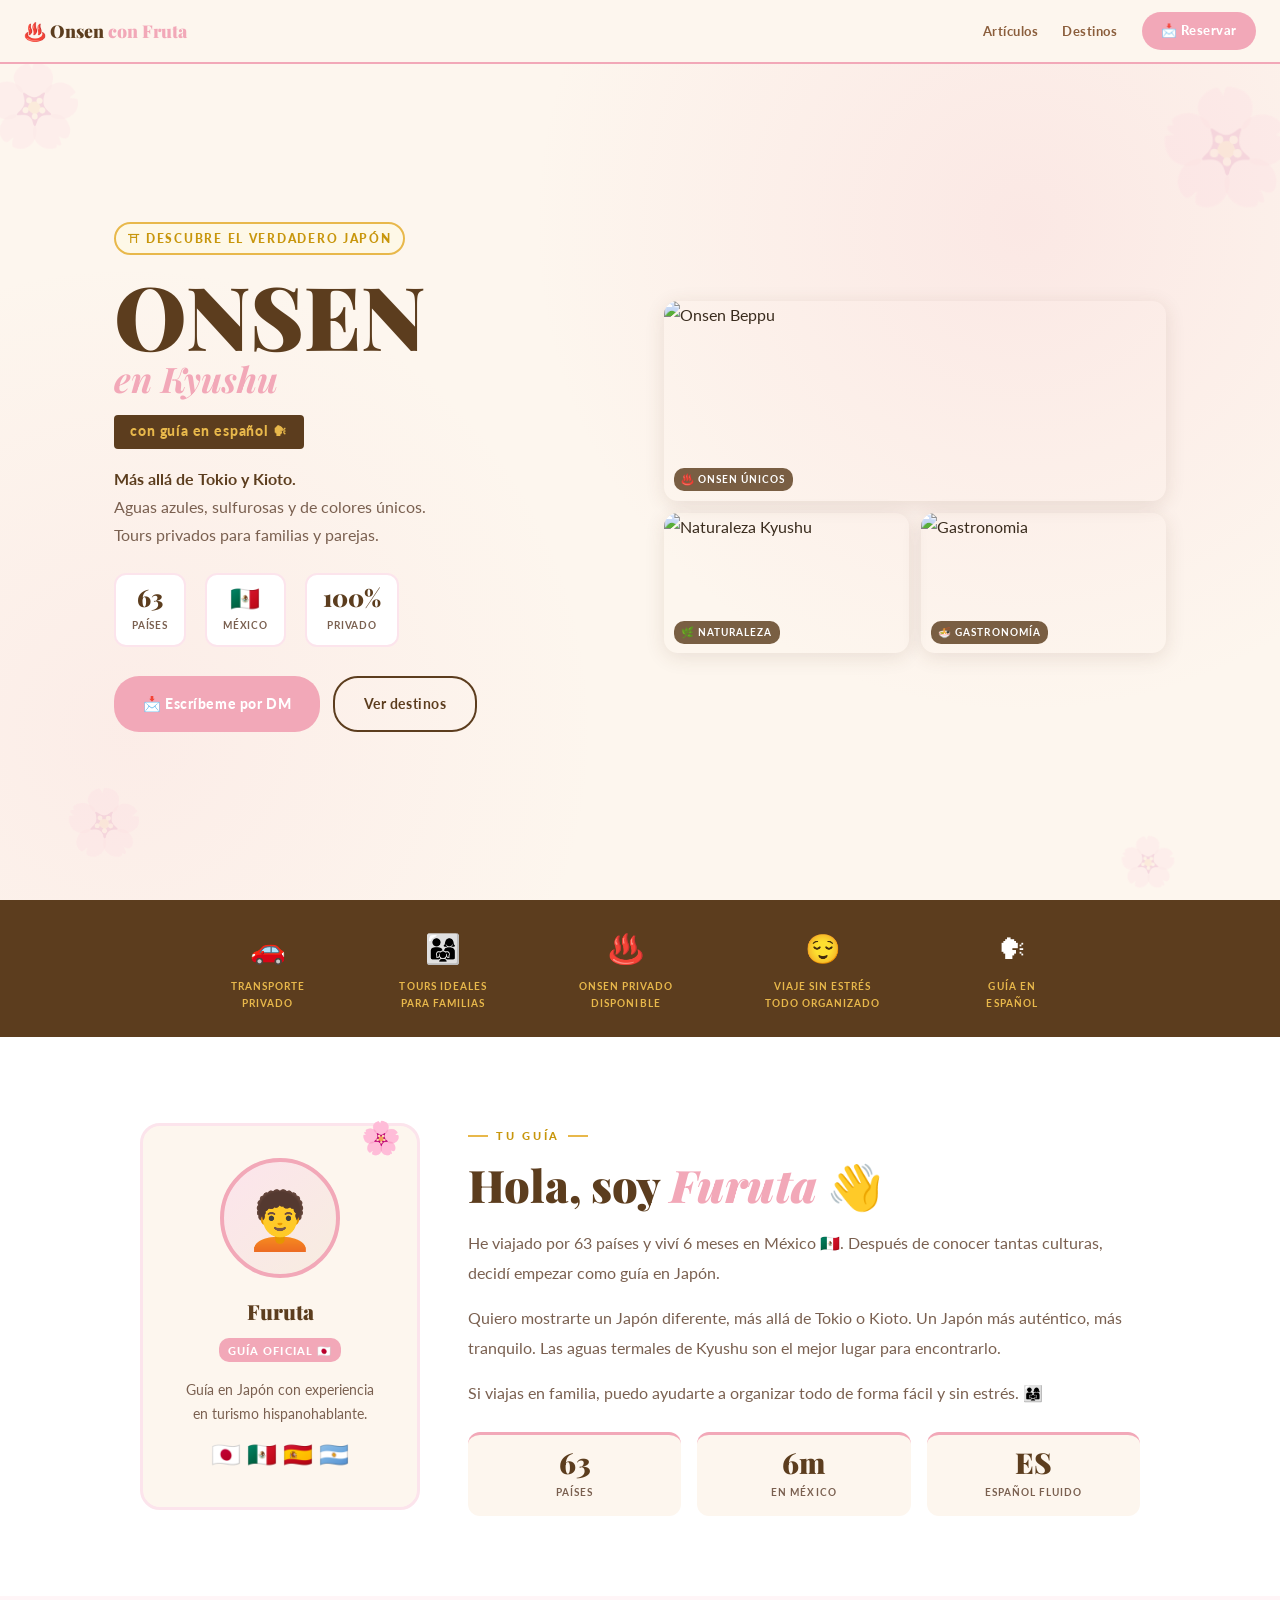
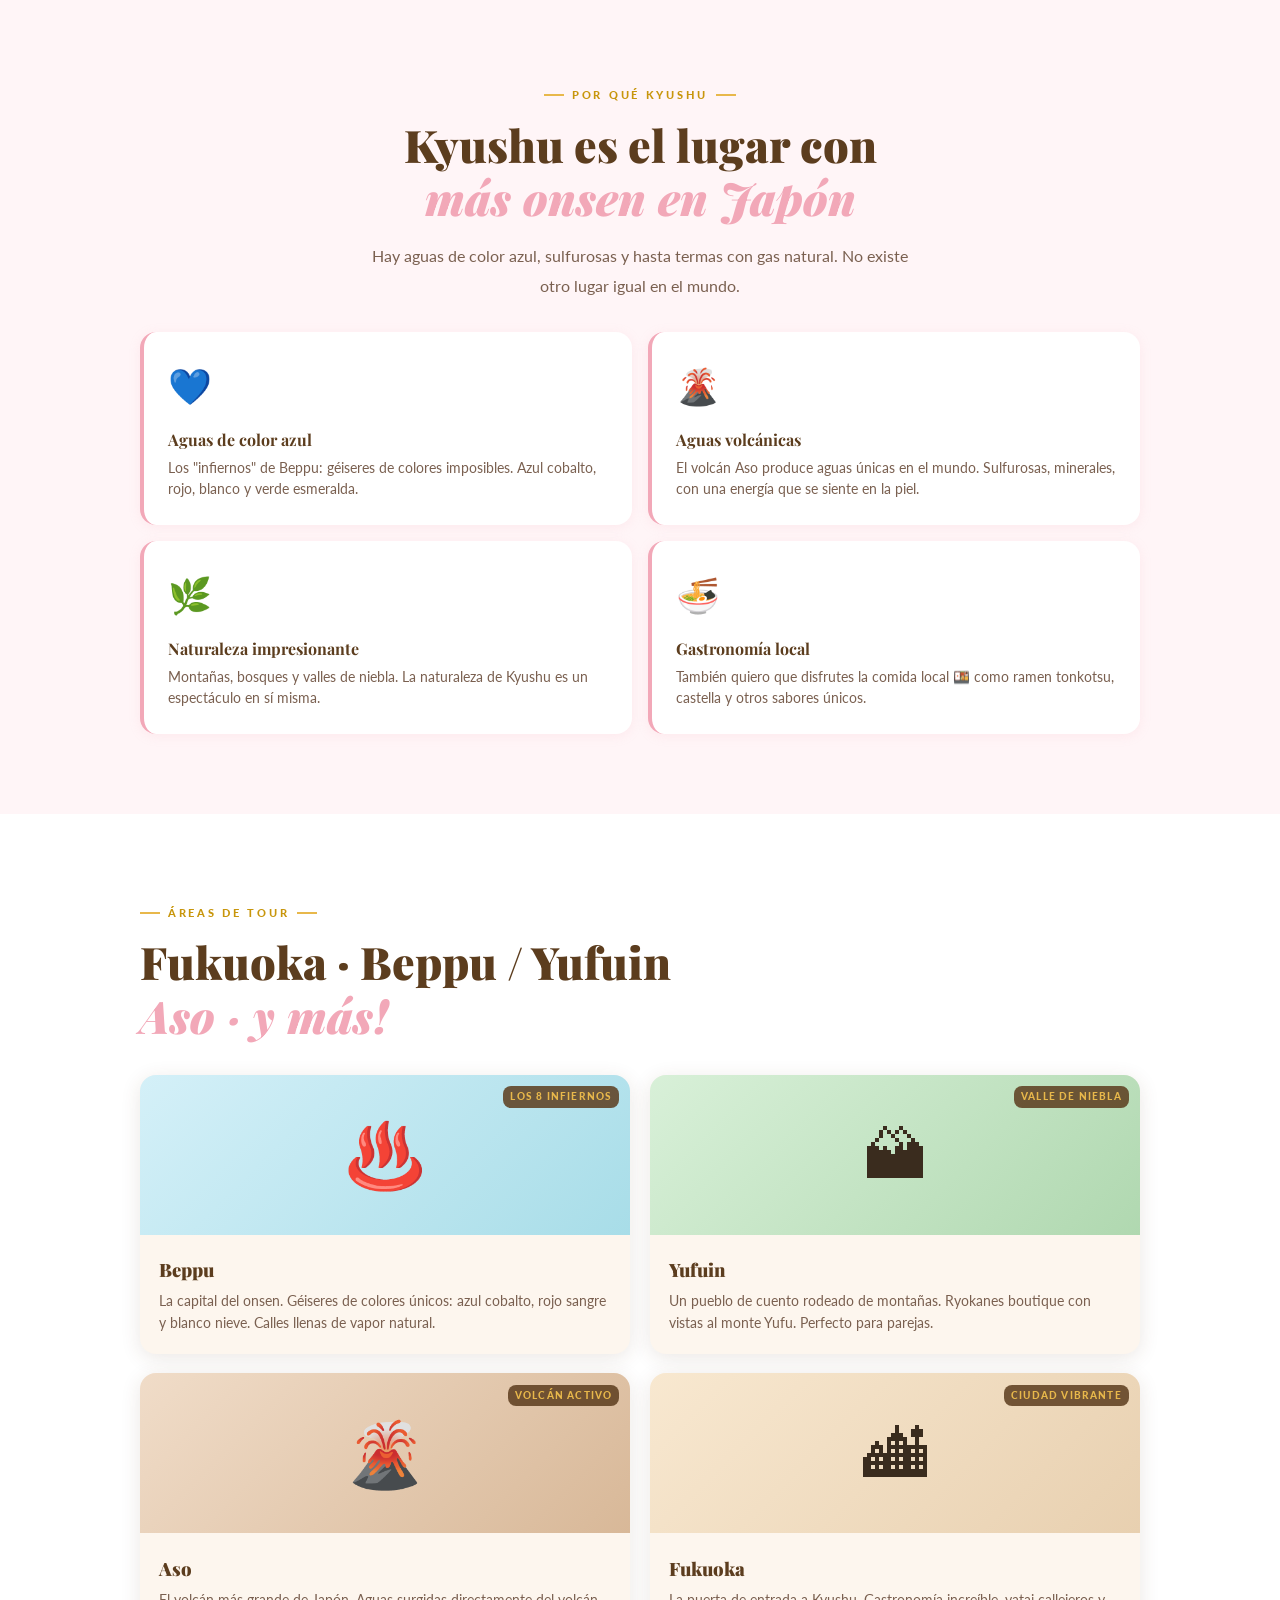
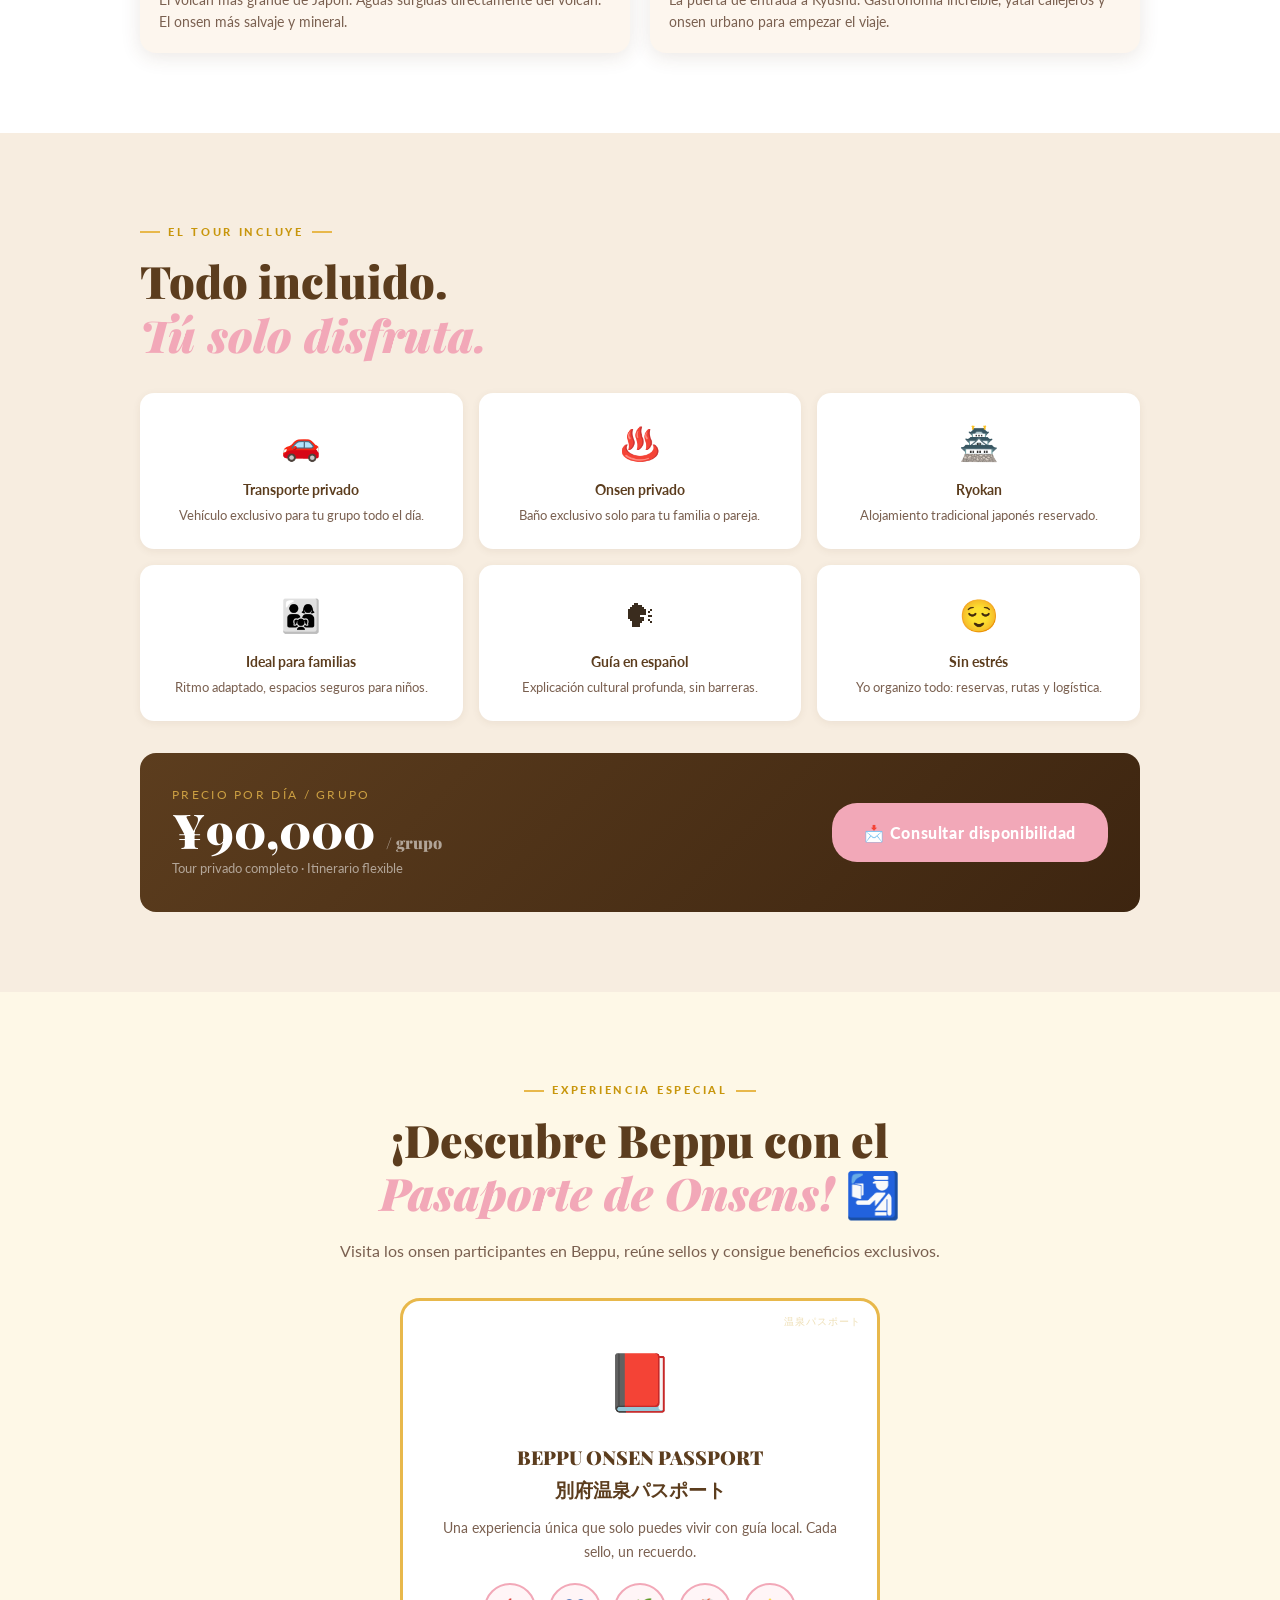
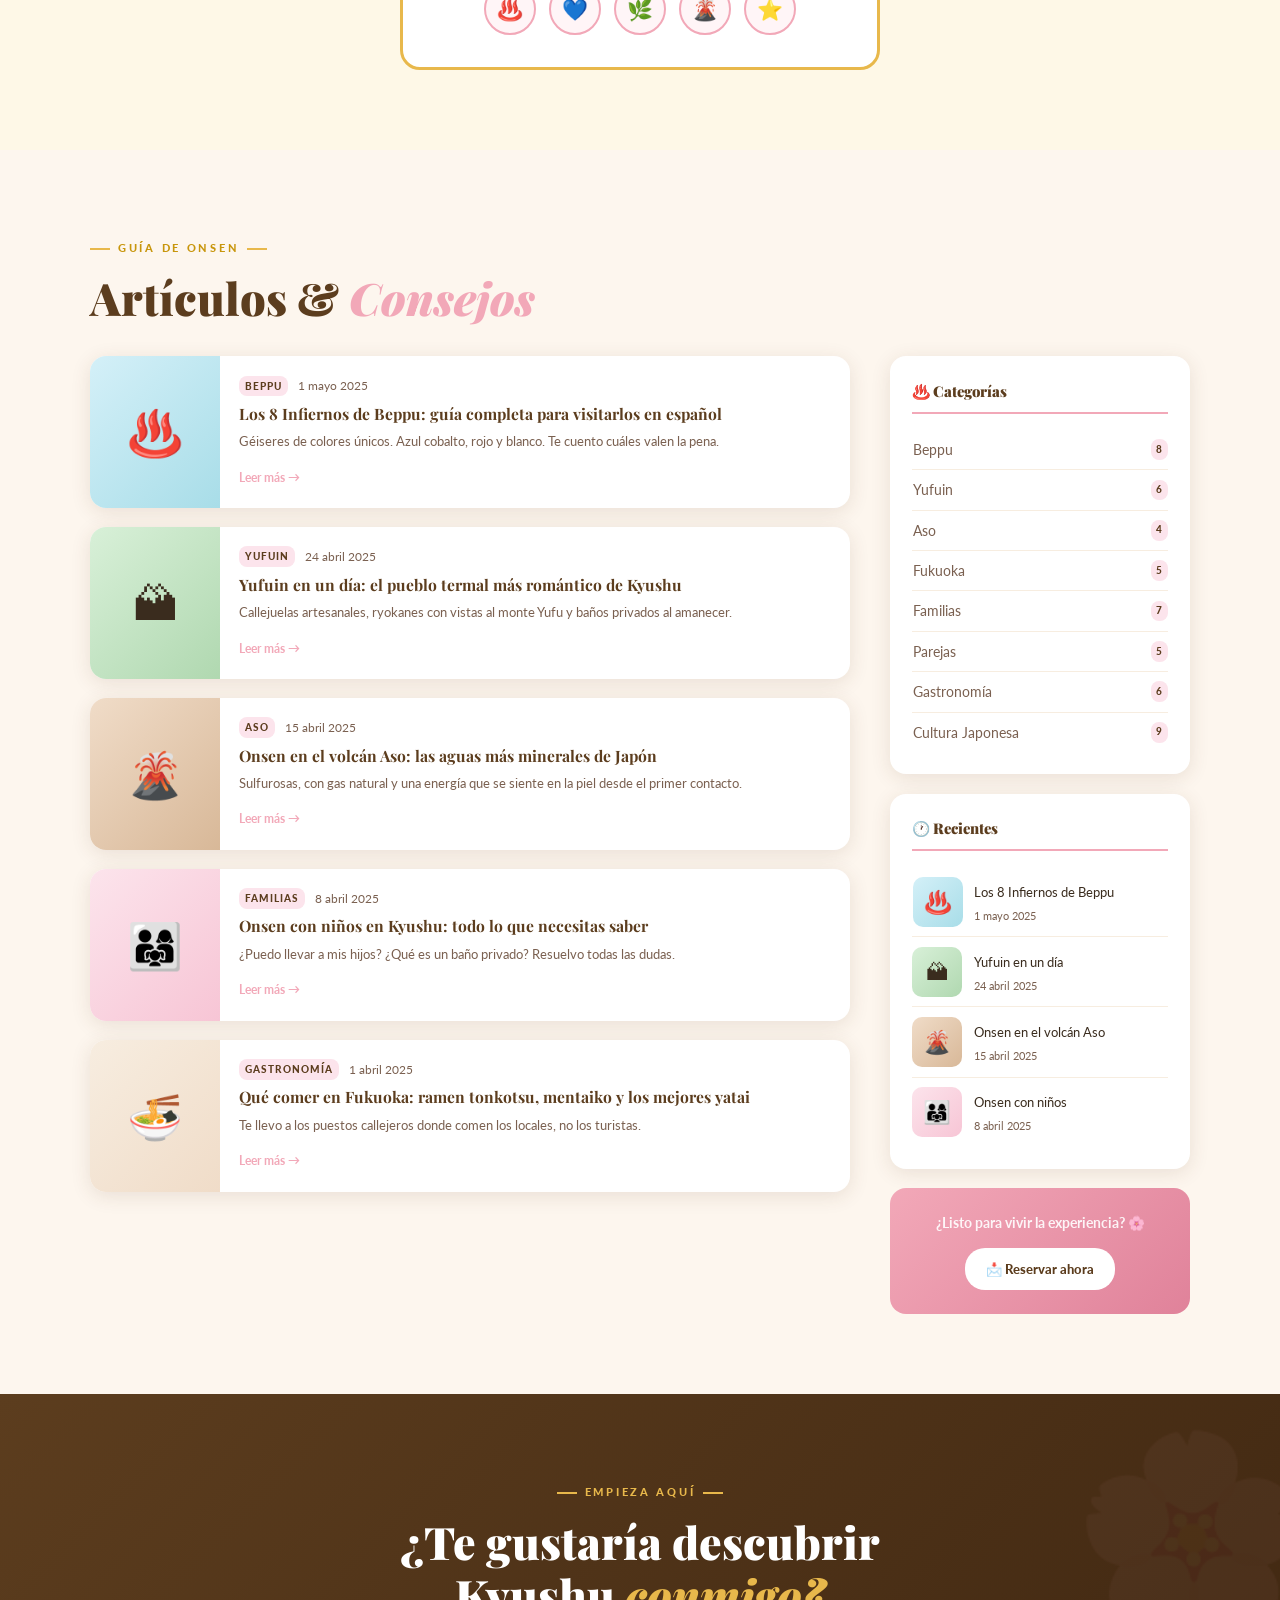
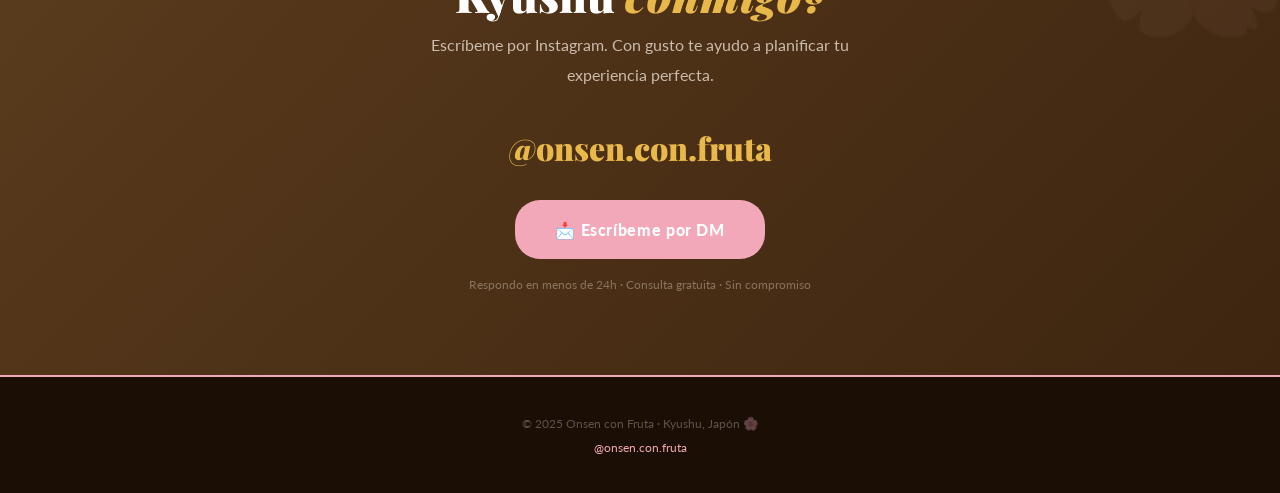
==== index.html @ 262ee375 "first commit" ====
<!DOCTYPE html>
<html lang="es">
<head>
  <meta charset="UTF-8" />
  <meta name="viewport" content="width=device-width, initial-scale=1.0" />
  <title>Onsen en Kyushu con Guía en Español – @onsen.con.fruta</title>
  <meta name="description" content="Descubre las aguas termales de Kyushu con guía en español. Tours privados para familias y parejas. Beppu, Yufuin, Aso y más." />
  <link rel="preconnect" href="https://fonts.googleapis.com" />
  <link href="https://fonts.googleapis.com/css2?family=Playfair+Display:ital,wght@0,400;0,700;0,900;1,400;1,700&family=Lato:wght@300;400;700;900&display=swap" rel="stylesheet" />
  <style>
    *, *::before, *::after { box-sizing: border-box; margin: 0; padding: 0; }

    :root {
      --cream:        #fdf6ee;
      --cream2:       #f7ede0;
      --cream3:       #f0e0cc;
      --sakura:       #f2a8b8;
      --sakura-light: #fce4ec;
      --sakura-pale:  #fff5f7;
      --gold:         #c8960c;
      --gold2:        #e8b84b;
      --gold-pale:    #fef8e7;
      --brown:        #5c3d1e;
      --brown2:       #8b5e3c;
      --red-stamp:    #c0392b;
      --navy:         #2c3e6b;
      --text:         #3a2c1e;
      --text-light:   #7a6050;
      --white:        #ffffff;
      --font-serif: 'Playfair Display', Georgia, serif;
      --font-sans:  'Lato', sans-serif;
      --shadow: 0 4px 20px rgba(92,61,30,0.12);
    }

    html { scroll-behavior: smooth; }

    body {
      background: var(--cream);
      color: var(--text);
      font-family: var(--font-sans);
      font-weight: 400;
      line-height: 1.7;
      -webkit-font-smoothing: antialiased;
      overflow-x: hidden;
    }

    /* ═══════════════════════════════
       NAV
    ═══════════════════════════════ */
    nav {
      position: fixed;
      top: 0; left: 0; right: 0;
      z-index: 100;
      background: rgba(253,246,238,0.97);
      backdrop-filter: blur(10px);
      border-bottom: 2px solid var(--sakura);
      padding: 0.75rem 1.5rem;
      display: flex;
      align-items: center;
      justify-content: space-between;
    }

    .nav-logo {
      font-family: var(--font-serif);
      font-size: 1.1rem;
      font-weight: 900;
      color: var(--brown);
      text-decoration: none;
    }
    .nav-logo span { color: var(--sakura); }

    .nav-links {
      display: flex;
      align-items: center;
      gap: 1.5rem;
    }
    .nav-links a {
      font-size: 0.82rem;
      font-weight: 700;
      color: var(--brown2);
      text-decoration: none;
      letter-spacing: 0.04em;
    }
    .nav-links a:hover { color: var(--sakura); }

    .nav-cta {
      background: var(--sakura);
      color: var(--white) !important;
      padding: 0.5rem 1.2rem;
      border-radius: 20px;
      font-size: 0.8rem !important;
      font-weight: 900 !important;
      transition: background 0.2s, transform 0.2s;
    }
    .nav-cta:hover { background: #e0829a !important; transform: translateY(-1px); }

    /* ═══════════════════════════════
       HERO – ビラ風スプリット
    ═══════════════════════════════ */
    .hero {
      margin-top: 54px;
      min-height: calc(100svh - 54px);
      background: var(--cream);
      position: relative;
      overflow: hidden;
      display: flex;
      align-items: center;
    }

    /* 桜の背景装飾 */
    .hero-bg-deco {
      position: absolute;
      inset: 0;
      background-image:
        radial-gradient(circle at 80% 20%, rgba(242,168,184,0.18) 0%, transparent 40%),
        radial-gradient(circle at 10% 80%, rgba(242,168,184,0.12) 0%, transparent 35%),
        radial-gradient(circle at 50% 50%, rgba(253,246,238,0) 0%, transparent 100%);
      pointer-events: none;
    }

    .sakura-deco {
      position: absolute;
      pointer-events: none;
      user-select: none;
      line-height: 1;
    }
    .sd1 { font-size: 5rem; top: 0.5rem; left: -1rem; opacity: 0.12; }
    .sd2 { font-size: 7rem; top: 2rem; right: -1rem; opacity: 0.1; }
    .sd3 { font-size: 4rem; bottom: 3rem; left: 5%; opacity: 0.1; }
    .sd4 { font-size: 3rem; bottom: 1rem; right: 8%; opacity: 0.12; }

    .hero-inner {
      position: relative;
      z-index: 2;
      width: 100%;
      max-width: 1100px;
      margin: 0 auto;
      padding: 3rem 1.5rem;
      display: grid;
      grid-template-columns: 1fr 1fr;
      gap: 3rem;
      align-items: center;
    }

    .hero-text { }

    .hero-discover-badge {
      display: inline-flex;
      align-items: center;
      gap: 0.5rem;
      background: var(--gold-pale);
      border: 2px solid var(--gold2);
      color: var(--gold);
      font-size: 0.72rem;
      font-weight: 900;
      letter-spacing: 0.15em;
      text-transform: uppercase;
      padding: 0.4em 1em;
      border-radius: 20px;
      margin-bottom: 1rem;
    }

    .hero-text h1 {
      font-family: var(--font-serif);
      font-size: clamp(3rem, 7vw, 5.5rem);
      font-weight: 900;
      line-height: 1;
      color: var(--brown);
      margin-bottom: 0.2rem;
    }

    .hero-text h1 .en-kyushu {
      font-size: clamp(1.4rem, 3.5vw, 2.2rem);
      font-style: italic;
      font-weight: 700;
      color: var(--sakura);
      display: block;
      margin-top: 0.1rem;
    }

    .hero-guia-badge {
      display: inline-block;
      background: var(--brown);
      color: var(--gold2);
      font-size: 0.85rem;
      font-weight: 900;
      letter-spacing: 0.06em;
      padding: 0.4em 1.2em;
      border-radius: 4px;
      margin: 1rem 0;
    }

    .hero-sub {
      font-size: 1rem;
      color: var(--text-light);
      margin-bottom: 1.5rem;
      line-height: 1.75;
    }

    .hero-sub strong { color: var(--brown); font-weight: 700; }

    .hero-stat-strip {
      display: flex;
      gap: 1.2rem;
      margin-bottom: 1.8rem;
      flex-wrap: wrap;
    }

    .hstat {
      text-align: center;
      background: var(--white);
      border: 2px solid var(--sakura-light);
      border-radius: 12px;
      padding: 0.6rem 1rem;
      min-width: 70px;
    }
    .hstat-num {
      display: block;
      font-family: var(--font-serif);
      font-size: 1.5rem;
      font-weight: 900;
      color: var(--brown);
      line-height: 1;
    }
    .hstat-label {
      font-size: 0.62rem;
      font-weight: 700;
      letter-spacing: 0.08em;
      text-transform: uppercase;
      color: var(--text-light);
    }

    .hero-btns {
      display: flex;
      gap: 0.8rem;
      flex-wrap: wrap;
    }

    .btn-pink {
      background: var(--sakura);
      color: var(--white);
      font-family: var(--font-sans);
      font-size: 0.9rem;
      font-weight: 900;
      letter-spacing: 0.04em;
      padding: 0.85rem 1.8rem;
      text-decoration: none;
      border-radius: 25px;
      transition: transform 0.2s, background 0.2s;
      display: inline-flex;
      align-items: center;
      gap: 0.4rem;
    }
    .btn-pink:hover { background: #e0829a; transform: translateY(-2px); }

    .btn-outline {
      background: transparent;
      color: var(--brown);
      font-family: var(--font-sans);
      font-size: 0.9rem;
      font-weight: 700;
      letter-spacing: 0.04em;
      padding: 0.85rem 1.8rem;
      text-decoration: none;
      border: 2px solid var(--brown);
      border-radius: 25px;
      transition: background 0.2s, color 0.2s;
    }
    .btn-outline:hover { background: var(--brown); color: var(--white); }

    /* Hero photos grid */
    .hero-photos {
      display: grid;
      grid-template-columns: 1fr 1fr;
      grid-template-rows: auto auto;
      gap: 0.8rem;
    }

    .hero-photo {
      border-radius: 14px;
      overflow: hidden;
      position: relative;
      box-shadow: var(--shadow);
    }

    .hero-photo:first-child {
      grid-column: 1 / -1;
      height: 200px;
    }

    .hero-photo { height: 140px; }

    .hero-photo img {
      width: 100%; height: 100%;
      object-fit: cover;
      transition: transform 0.4s;
    }
    .hero-photo:hover img { transform: scale(1.05); }

    .photo-label {
      position: absolute;
      bottom: 0.6rem;
      left: 0.6rem;
      background: rgba(92,61,30,0.82);
      color: var(--white);
      font-size: 0.65rem;
      font-weight: 700;
      letter-spacing: 0.1em;
      text-transform: uppercase;
      padding: 0.25em 0.7em;
      border-radius: 10px;
    }

    /* ═══════════════════════════════
       ICON STRIP – ビラ下部アイコン風
    ═══════════════════════════════ */
    .icon-strip {
      background: var(--brown);
      padding: 1.5rem 1rem;
    }

    .icon-strip-inner {
      max-width: 900px;
      margin: 0 auto;
      display: flex;
      justify-content: space-around;
      align-items: center;
      flex-wrap: wrap;
      gap: 1rem;
    }

    .istrip-item {
      display: flex;
      flex-direction: column;
      align-items: center;
      gap: 0.3rem;
      color: var(--white);
      min-width: 80px;
    }
    .istrip-icon { font-size: 1.8rem; }
    .istrip-label {
      font-size: 0.65rem;
      font-weight: 700;
      letter-spacing: 0.1em;
      text-transform: uppercase;
      color: var(--gold2);
      text-align: center;
    }

    /* ═══════════════════════════════
       ABOUT FURUTA
    ═══════════════════════════════ */
    .about {
      background: var(--white);
      padding: 5rem 1.5rem;
    }

    .about-inner {
      max-width: 1000px;
      margin: 0 auto;
      display: grid;
      grid-template-columns: 280px 1fr;
      gap: 3rem;
      align-items: center;
    }

    .about-card {
      background: var(--cream);
      border-radius: 20px;
      padding: 2rem;
      text-align: center;
      border: 3px solid var(--sakura-light);
      position: relative;
    }

    .about-card::before {
      content: '🌸';
      position: absolute;
      top: -1rem;
      right: 1rem;
      font-size: 2rem;
    }

    .about-photo-circle {
      width: 120px; height: 120px;
      border-radius: 50%;
      background: linear-gradient(135deg, var(--sakura-light), var(--cream2));
      border: 4px solid var(--sakura);
      display: flex;
      align-items: center;
      justify-content: center;
      font-size: 3.5rem;
      margin: 0 auto 1rem;
    }

    .about-card h3 {
      font-family: var(--font-serif);
      font-size: 1.3rem;
      font-weight: 900;
      color: var(--brown);
      margin-bottom: 0.3rem;
    }

    .guide-badge {
      display: inline-block;
      background: var(--sakura);
      color: var(--white);
      font-size: 0.7rem;
      font-weight: 900;
      letter-spacing: 0.1em;
      text-transform: uppercase;
      padding: 0.25em 0.8em;
      border-radius: 10px;
      margin-bottom: 1rem;
    }

    .flag-row {
      display: flex;
      justify-content: center;
      gap: 0.5rem;
      font-size: 1.5rem;
      margin-top: 0.5rem;
    }

    .section-label {
      display: inline-flex;
      align-items: center;
      gap: 0.5rem;
      font-size: 0.68rem;
      font-weight: 900;
      letter-spacing: 0.25em;
      text-transform: uppercase;
      color: var(--gold);
      margin-bottom: 0.8rem;
    }
    .section-label::before, .section-label::after {
      content: '';
      display: block;
      width: 20px; height: 2px;
      background: var(--gold2);
    }

    h2 {
      font-family: var(--font-serif);
      font-size: clamp(1.8rem, 4.5vw, 2.8rem);
      font-weight: 900;
      line-height: 1.2;
      color: var(--brown);
      margin-bottom: 1rem;
    }
    h2 em { font-style: italic; color: var(--sakura); }

    .lead {
      font-size: 1rem;
      color: var(--text-light);
      line-height: 1.85;
      margin-bottom: 1rem;
    }

    .stats-row {
      display: flex;
      gap: 1rem;
      margin-top: 1.5rem;
      flex-wrap: wrap;
    }

    .stat {
      background: var(--cream);
      border-radius: 12px;
      border-top: 3px solid var(--sakura);
      padding: 0.8rem 1.2rem;
      text-align: center;
      flex: 1;
      min-width: 70px;
    }
    .stat-num {
      display: block;
      font-family: var(--font-serif);
      font-size: 1.8rem;
      font-weight: 900;
      color: var(--brown);
      line-height: 1;
    }
    .stat-label {
      font-size: 0.65rem;
      font-weight: 700;
      letter-spacing: 0.1em;
      text-transform: uppercase;
      color: var(--text-light);
    }

    /* ═══════════════════════════════
       WHY KYUSHU
    ═══════════════════════════════ */
    .why {
      background: var(--sakura-pale);
      padding: 5rem 1.5rem;
    }

    .why-inner { max-width: 1000px; margin: 0 auto; }

    .why-grid {
      display: grid;
      grid-template-columns: repeat(2, 1fr);
      gap: 1rem;
      margin-top: 2rem;
    }

    .why-card {
      background: var(--white);
      border-radius: 16px;
      padding: 1.5rem;
      border-left: 4px solid var(--sakura);
      box-shadow: 0 2px 12px rgba(242,168,184,0.15);
      transition: transform 0.2s;
    }
    .why-card:hover { transform: translateY(-3px); }

    .why-icon { font-size: 2.2rem; margin-bottom: 0.6rem; display: block; }
    .why-card h3 {
      font-family: var(--font-serif);
      font-size: 1rem;
      font-weight: 700;
      color: var(--brown);
      margin-bottom: 0.3rem;
    }
    .why-card p { font-size: 0.85rem; color: var(--text-light); margin: 0; line-height: 1.6; }

    /* ═══════════════════════════════
       AREAS – カード写真付き
    ═══════════════════════════════ */
    .areas {
      background: var(--white);
      padding: 5rem 1.5rem;
    }

    .areas-inner { max-width: 1000px; margin: 0 auto; }

    .areas-grid {
      display: grid;
      grid-template-columns: repeat(2, 1fr);
      gap: 1.2rem;
      margin-top: 2rem;
    }

    .area-card {
      background: var(--cream);
      border-radius: 16px;
      overflow: hidden;
      box-shadow: var(--shadow);
      transition: transform 0.2s;
    }
    .area-card:hover { transform: translateY(-4px); }

    .area-img {
      height: 160px;
      display: flex;
      align-items: center;
      justify-content: center;
      font-size: 4rem;
      position: relative;
    }

    .area-img.beppu  { background: linear-gradient(135deg, #d4f0f8 0%, #a8dde8 100%); }
    .area-img.yufuin { background: linear-gradient(135deg, #d8f0d8 0%, #b0d8b0 100%); }
    .area-img.aso    { background: linear-gradient(135deg, #f0dcc8 0%, #d8b898 100%); }
    .area-img.fukuoka { background: linear-gradient(135deg, #f8e8d0 0%, #e8d0b0 100%); }

    .area-tag-top {
      position: absolute;
      top: 0.7rem;
      right: 0.7rem;
      background: rgba(92,61,30,0.85);
      color: var(--gold2);
      font-size: 0.62rem;
      font-weight: 900;
      letter-spacing: 0.12em;
      text-transform: uppercase;
      padding: 0.25em 0.7em;
      border-radius: 8px;
    }

    .area-body { padding: 1.2rem; }
    .area-body h3 {
      font-family: var(--font-serif);
      font-size: 1.15rem;
      font-weight: 900;
      color: var(--brown);
      margin-bottom: 0.4rem;
    }
    .area-body p { font-size: 0.85rem; color: var(--text-light); margin: 0; line-height: 1.6; }

    /* ═══════════════════════════════
       TOUR INCLUDES
    ═══════════════════════════════ */
    .includes {
      background: var(--cream2);
      padding: 5rem 1.5rem;
    }

    .includes-inner { max-width: 1000px; margin: 0 auto; }

    .includes-grid {
      display: grid;
      grid-template-columns: repeat(3, 1fr);
      gap: 1rem;
      margin-top: 2rem;
    }

    .include-item {
      background: var(--white);
      border-radius: 14px;
      padding: 1.4rem;
      text-align: center;
      box-shadow: 0 2px 8px rgba(92,61,30,0.07);
      transition: transform 0.2s;
    }
    .include-item:hover { transform: translateY(-3px); }

    .include-icon { font-size: 2rem; margin-bottom: 0.5rem; display: block; }
    .include-item h3 { font-size: 0.88rem; font-weight: 700; color: var(--brown); margin-bottom: 0.2rem; }
    .include-item p { font-size: 0.8rem; color: var(--text-light); margin: 0; }

    .price-banner {
      margin-top: 2rem;
      background: linear-gradient(135deg, var(--brown) 0%, #3d2510 100%);
      border-radius: 16px;
      padding: 2rem;
      text-align: center;
      display: flex;
      align-items: center;
      justify-content: space-between;
      flex-wrap: wrap;
      gap: 1.5rem;
    }

    .price-left { text-align: left; }
    .price-label { font-size: 0.72rem; letter-spacing: 0.2em; text-transform: uppercase; color: var(--gold2); opacity: 0.8; }
    .price-num {
      font-family: var(--font-serif);
      font-size: 3rem;
      font-weight: 900;
      color: var(--white);
      line-height: 1;
    }
    .price-num small { font-size: 1rem; color: rgba(255,255,255,0.55); }
    .price-note { font-size: 0.8rem; color: rgba(255,255,255,0.55); margin-top: 0.3rem; }

    /* ═══════════════════════════════
       PASSPORT
    ═══════════════════════════════ */
    .passport-section {
      background: var(--gold-pale);
      padding: 5rem 1.5rem;
      text-align: center;
    }

    .passport-card {
      background: var(--white);
      border: 3px solid var(--gold2);
      border-radius: 20px;
      padding: 2rem;
      max-width: 480px;
      margin: 2rem auto 0;
      position: relative;
    }

    .passport-card::before {
      content: '温泉パスポート';
      position: absolute;
      top: 0.8rem; right: 1rem;
      font-size: 0.6rem;
      color: rgba(200,150,12,0.3);
      letter-spacing: 0.1em;
    }

    .passport-icon { font-size: 3.5rem; margin-bottom: 0.8rem; display: block; }
    .passport-card h3 {
      font-family: var(--font-serif);
      font-size: 1.2rem;
      font-weight: 900;
      color: var(--brown);
      margin-bottom: 0.6rem;
    }
    .passport-card p { font-size: 0.88rem; color: var(--text-light); }

    .stamp-row {
      display: flex;
      justify-content: center;
      gap: 0.8rem;
      margin-top: 1.2rem;
      flex-wrap: wrap;
    }
    .stamp {
      width: 52px; height: 52px;
      border: 2px solid var(--sakura);
      border-radius: 50%;
      display: flex;
      align-items: center;
      justify-content: center;
      font-size: 1.3rem;
      background: var(--sakura-pale);
    }

    /* ═══════════════════════════════
       ARTICLES + SIDEBAR
    ═══════════════════════════════ */
    .articles-section {
      background: var(--cream);
      padding: 5rem 1.5rem;
    }

    .articles-inner { max-width: 1100px; margin: 0 auto; }

    .articles-layout {
      display: grid;
      grid-template-columns: 1fr 300px;
      gap: 2.5rem;
      align-items: flex-start;
      margin-top: 2rem;
    }

    .article-card {
      background: var(--white);
      border-radius: 16px;
      overflow: hidden;
      box-shadow: var(--shadow);
      margin-bottom: 1.2rem;
      display: flex;
      transition: transform 0.2s;
    }
    .article-card:hover { transform: translateY(-3px); }

    .article-thumb {
      width: 130px;
      flex-shrink: 0;
      display: flex;
      align-items: center;
      justify-content: center;
      font-size: 2.8rem;
    }

    .article-thumb.t1 { background: linear-gradient(135deg, #d4f0f8, #a8dde8); }
    .article-thumb.t2 { background: linear-gradient(135deg, #d8f0d8, #b0d8b0); }
    .article-thumb.t3 { background: linear-gradient(135deg, #f0dcc8, #d8b898); }
    .article-thumb.t4 { background: linear-gradient(135deg, #fce4ec, #f7c5d5); }
    .article-thumb.t5 { background: linear-gradient(135deg, #f7ede0, #f0dcc8); }

    .article-body { padding: 1.2rem; }

    .article-meta {
      display: flex;
      gap: 0.6rem;
      align-items: center;
      margin-bottom: 0.4rem;
      flex-wrap: wrap;
    }

    .article-cat {
      background: var(--sakura-light);
      color: var(--brown);
      font-size: 0.62rem;
      font-weight: 900;
      letter-spacing: 0.1em;
      text-transform: uppercase;
      padding: 0.2em 0.6em;
      border-radius: 8px;
    }
    .article-date { font-size: 0.72rem; color: var(--text-light); }

    .article-body h3 {
      font-family: var(--font-serif);
      font-size: 0.98rem;
      font-weight: 700;
      color: var(--brown);
      margin-bottom: 0.4rem;
      line-height: 1.4;
    }

    .article-body p { font-size: 0.82rem; color: var(--text-light); margin: 0 0 0.6rem; line-height: 1.6; }
    .article-link { font-size: 0.78rem; font-weight: 700; color: var(--sakura); text-decoration: none; }
    .article-link:hover { color: var(--brown); }

    /* Sidebar */
    .sidebar { position: sticky; top: 70px; }

    .sidebar-widget {
      background: var(--white);
      border-radius: 16px;
      padding: 1.4rem;
      margin-bottom: 1.2rem;
      box-shadow: var(--shadow);
    }

    .widget-title {
      font-family: var(--font-serif);
      font-size: 0.92rem;
      font-weight: 900;
      color: var(--brown);
      border-bottom: 2px solid var(--sakura);
      padding-bottom: 0.5rem;
      margin-bottom: 1rem;
    }

    .cat-list { list-style: none; }
    .cat-list li { border-bottom: 1px solid var(--cream2); }
    .cat-list li:last-child { border-bottom: none; }
    .cat-list a {
      display: flex;
      justify-content: space-between;
      align-items: center;
      padding: 0.5rem 0;
      text-decoration: none;
      color: var(--text-light);
      font-size: 0.86rem;
      transition: color 0.2s;
    }
    .cat-list a:hover { color: var(--brown); }
    .cat-count {
      background: var(--sakura-light);
      color: var(--brown);
      font-size: 0.65rem;
      font-weight: 900;
      padding: 0.15em 0.5em;
      border-radius: 8px;
    }

    .recent-list { list-style: none; }
    .recent-item {
      display: flex;
      gap: 0.7rem;
      padding: 0.6rem 0;
      border-bottom: 1px solid var(--cream2);
      align-items: flex-start;
    }
    .recent-item:last-child { border-bottom: none; }

    .recent-thumb {
      width: 50px; height: 50px;
      border-radius: 10px;
      display: flex;
      align-items: center;
      justify-content: center;
      font-size: 1.4rem;
      flex-shrink: 0;
    }
    .rt1 { background: linear-gradient(135deg,#d4f0f8,#a8dde8); }
    .rt2 { background: linear-gradient(135deg,#d8f0d8,#b0d8b0); }
    .rt3 { background: linear-gradient(135deg,#f0dcc8,#d8b898); }
    .rt4 { background: linear-gradient(135deg,#fce4ec,#f7c5d5); }

    .recent-item a { font-size: 0.8rem; color: var(--text); text-decoration: none; line-height: 1.4; }
    .recent-item a:hover { color: var(--brown); }
    .recent-date { font-size: 0.68rem; color: var(--text-light); margin-top: 0.2rem; display: block; }

    .sidebar-cta {
      background: linear-gradient(135deg, var(--sakura) 0%, #e0829a 100%);
      border-radius: 16px;
      padding: 1.5rem;
      text-align: center;
    }
    .sidebar-cta p { font-size: 0.85rem; color: rgba(255,255,255,0.9); margin-bottom: 0.8rem; font-weight: 700; }
    .sidebar-cta a {
      display: inline-block;
      background: var(--white);
      color: var(--brown);
      font-size: 0.82rem;
      font-weight: 900;
      padding: 0.6rem 1.3rem;
      text-decoration: none;
      border-radius: 20px;
      transition: transform 0.2s;
    }
    .sidebar-cta a:hover { transform: scale(1.03); }

    /* ═══════════════════════════════
       CTA
    ═══════════════════════════════ */
    .cta-section {
      background: linear-gradient(135deg, var(--brown) 0%, #3d2510 100%);
      padding: 5rem 1.5rem;
      text-align: center;
      position: relative;
      overflow: hidden;
    }

    .cta-section::before {
      content: '🌸';
      position: absolute;
      font-size: 12rem;
      opacity: 0.04;
      top: -2rem; right: -2rem;
      pointer-events: none;
    }

    .cta-section .section-label { color: var(--gold2); }
    .cta-section .section-label::before,
    .cta-section .section-label::after { background: var(--gold2); }

    .cta-section h2 { color: var(--white); margin-bottom: 0.5rem; }
    .cta-section h2 em { color: var(--gold2); }
    .cta-section .lead { color: rgba(253,246,238,0.7); max-width: 480px; margin: 0 auto 2rem; }

    .cta-handle {
      display: inline-block;
      font-family: var(--font-serif);
      font-size: 2rem;
      font-weight: 900;
      color: var(--gold2);
      text-decoration: none;
      margin-bottom: 1.5rem;
      transition: color 0.2s;
    }
    .cta-handle:hover { color: var(--white); }

    .cta-small { margin-top: 1rem; font-size: 0.75rem; color: rgba(253,246,238,0.35); }

    /* ═══════════════════════════════
       FOOTER
    ═══════════════════════════════ */
    footer {
      background: #1a0e05;
      padding: 2rem 1.5rem;
      text-align: center;
      border-top: 2px solid var(--sakura);
    }
    footer p { font-size: 0.78rem; color: rgba(253,246,238,0.3); margin: 0.2rem 0; }
    footer a { color: var(--sakura); text-decoration: none; }

    /* ═══════════════════════════════
       RESPONSIVE
    ═══════════════════════════════ */
    @media (max-width: 900px) {
      .hero-inner { grid-template-columns: 1fr; }
      .hero-photos { display: none; }
      .about-inner { grid-template-columns: 1fr; }
      .includes-grid { grid-template-columns: repeat(2, 1fr); }
    }

    @media (max-width: 768px) {
      .articles-layout { grid-template-columns: 1fr 240px; }
      .article-card { flex-direction: column; }
      .article-thumb { width: 100%; height: 120px; }
    }

    @media (max-width: 600px) {
      .why-grid { grid-template-columns: 1fr; }
      .areas-grid { grid-template-columns: 1fr; }
      .hero-btns { flex-direction: column; align-items: flex-start; }
      .price-banner { flex-direction: column; text-align: center; }
      .price-left { text-align: center; }
      .nav-links a:not(.nav-cta) { display: none; }
    }

    @media (max-width: 520px) {
      .articles-layout { grid-template-columns: 1fr 180px; }
      .includes-grid { grid-template-columns: 1fr; }
    }
  </style>
</head>
<body>

  <!-- NAV -->
  <nav>
    <a href="#" class="nav-logo">♨️ Onsen <span>con Fruta</span></a>
    <div class="nav-links">
      <a href="#articulos">Artículos</a>
      <a href="#areas">Destinos</a>
      <a href="https://www.instagram.com/onsen.con.fruta" target="_blank" rel="noopener" class="nav-cta">📩 Reservar</a>
    </div>
  </nav>


  <!-- HERO -->
  <header class="hero">
    <div class="hero-bg-deco"></div>
    <span class="sakura-deco sd1">🌸</span>
    <span class="sakura-deco sd2">🌸</span>
    <span class="sakura-deco sd3">🌸</span>
    <span class="sakura-deco sd4">🌸</span>

    <div class="hero-inner">
      <div class="hero-text">
        <div class="hero-discover-badge">⛩ Descubre el verdadero Japón</div>

        <h1>
          ONSEN
          <span class="en-kyushu">en Kyushu</span>
        </h1>

        <div class="hero-guia-badge">con guía en español 🗣</div>

        <p class="hero-sub">
          <strong>Más allá de Tokio y Kioto.</strong><br>
          Aguas azules, sulfurosas y de colores únicos.<br>
          Tours privados para familias y parejas.
        </p>

        <div class="hero-stat-strip">
          <div class="hstat">
            <span class="hstat-num">63</span>
            <span class="hstat-label">países</span>
          </div>
          <div class="hstat">
            <span class="hstat-num">🇲🇽</span>
            <span class="hstat-label">México</span>
          </div>
          <div class="hstat">
            <span class="hstat-num">100%</span>
            <span class="hstat-label">privado</span>
          </div>
        </div>

        <div class="hero-btns">
          <a href="https://www.instagram.com/onsen.con.fruta" target="_blank" rel="noopener" class="btn-pink">
            📩 Escríbeme por DM
          </a>
          <a href="#areas" class="btn-outline">Ver destinos</a>
        </div>
      </div>

      <!-- Foto grid -->
      <div class="hero-photos">
        <div class="hero-photo">
          <img src="https://images.unsplash.com/photo-1606918801925-e2c914c4b503?w=800&q=80" alt="Onsen Beppu" />
          <span class="photo-label">♨️ Onsen únicos</span>
        </div>
        <div class="hero-photo">
          <img src="https://images.unsplash.com/photo-1528360983277-13d401cdc186?w=400&q=80" alt="Naturaleza Kyushu" />
          <span class="photo-label">🌿 Naturaleza</span>
        </div>
        <div class="hero-photo">
          <img src="https://images.unsplash.com/photo-1591871937573-74dbba515c4c?w=400&q=80" alt="Gastronomia" />
          <span class="photo-label">🍜 Gastronomía</span>
        </div>
      </div>
    </div>
  </header>


  <!-- ICON STRIP -->
  <div class="icon-strip">
    <div class="icon-strip-inner">
      <div class="istrip-item">
        <span class="istrip-icon">🚗</span>
        <span class="istrip-label">Transporte<br>privado</span>
      </div>
      <div class="istrip-item">
        <span class="istrip-icon">👨‍👩‍👧</span>
        <span class="istrip-label">Tours ideales<br>para familias</span>
      </div>
      <div class="istrip-item">
        <span class="istrip-icon">♨️</span>
        <span class="istrip-label">Onsen privado<br>disponible</span>
      </div>
      <div class="istrip-item">
        <span class="istrip-icon">😌</span>
        <span class="istrip-label">Viaje sin estrés<br>todo organizado</span>
      </div>
      <div class="istrip-item">
        <span class="istrip-icon">🗣</span>
        <span class="istrip-label">Guía en<br>español</span>
      </div>
    </div>
  </div>


  <!-- ABOUT FURUTA -->
  <section class="about">
    <div class="about-inner">
      <div class="about-card">
        <div class="about-photo-circle">🧑‍🦱</div>
        <h3>Furuta</h3>
        <span class="guide-badge">Guía Oficial 🇯🇵</span>
        <p style="font-size:0.88rem;color:var(--text-light);line-height:1.7;">
          Guía en Japón con experiencia<br>en turismo hispanohablante.
        </p>
        <div class="flag-row">🇯🇵 🇲🇽 🇪🇸 🇦🇷</div>
      </div>

      <div>
        <p class="section-label">Tu guía</p>
        <h2>Hola, soy <em>Furuta</em> 👋</h2>
        <p class="lead">
          He viajado por 63 países y viví 6 meses en México 🇲🇽. Después de conocer tantas culturas, decidí empezar como guía en Japón.
        </p>
        <p class="lead">
          Quiero mostrarte un Japón diferente, más allá de Tokio o Kioto. Un Japón más auténtico, más tranquilo. Las aguas termales de Kyushu son el mejor lugar para encontrarlo.
        </p>
        <p class="lead">
          Si viajas en familia, puedo ayudarte a organizar todo de forma fácil y sin estrés. 👨‍👩‍👧
        </p>

        <div class="stats-row">
          <div class="stat">
            <span class="stat-num">63</span>
            <span class="stat-label">Países</span>
          </div>
          <div class="stat">
            <span class="stat-num">6m</span>
            <span class="stat-label">En México</span>
          </div>
          <div class="stat">
            <span class="stat-num">ES</span>
            <span class="stat-label">Español fluido</span>
          </div>
        </div>
      </div>
    </div>
  </section>


  <!-- WHY KYUSHU -->
  <section class="why">
    <div class="why-inner">
      <div style="text-align:center;">
        <p class="section-label">Por qué Kyushu</p>
        <h2>Kyushu es el lugar con<br><em>más onsen en Japón</em></h2>
        <p class="lead" style="max-width:560px;margin:0 auto;">
          Hay aguas de color azul, sulfurosas y hasta termas con gas natural. No existe otro lugar igual en el mundo.
        </p>
      </div>

      <div class="why-grid">
        <div class="why-card">
          <span class="why-icon">💙</span>
          <h3>Aguas de color azul</h3>
          <p>Los "infiernos" de Beppu: géiseres de colores imposibles. Azul cobalto, rojo, blanco y verde esmeralda.</p>
        </div>
        <div class="why-card">
          <span class="why-icon">🌋</span>
          <h3>Aguas volcánicas</h3>
          <p>El volcán Aso produce aguas únicas en el mundo. Sulfurosas, minerales, con una energía que se siente en la piel.</p>
        </div>
        <div class="why-card">
          <span class="why-icon">🌿</span>
          <h3>Naturaleza impresionante</h3>
          <p>Montañas, bosques y valles de niebla. La naturaleza de Kyushu es un espectáculo en sí misma.</p>
        </div>
        <div class="why-card">
          <span class="why-icon">🍜</span>
          <h3>Gastronomía local</h3>
          <p>También quiero que disfrutes la comida local 🍱 como ramen tonkotsu, castella y otros sabores únicos.</p>
        </div>
      </div>
    </div>
  </section>


  <!-- ÁREAS -->
  <section class="areas" id="areas">
    <div class="areas-inner">
      <p class="section-label">Áreas de tour</p>
      <h2>Fukuoka · Beppu / Yufuin<br><em>Aso · y más!</em></h2>

      <div class="areas-grid">
        <div class="area-card">
          <div class="area-img beppu">
            ♨️
            <span class="area-tag-top">Los 8 Infiernos</span>
          </div>
          <div class="area-body">
            <h3>Beppu</h3>
            <p>La capital del onsen. Géiseres de colores únicos: azul cobalto, rojo sangre y blanco nieve. Calles llenas de vapor natural.</p>
          </div>
        </div>

        <div class="area-card">
          <div class="area-img yufuin">
            🏔
            <span class="area-tag-top">Valle de niebla</span>
          </div>
          <div class="area-body">
            <h3>Yufuin</h3>
            <p>Un pueblo de cuento rodeado de montañas. Ryokanes boutique con vistas al monte Yufu. Perfecto para parejas.</p>
          </div>
        </div>

        <div class="area-card">
          <div class="area-img aso">
            🌋
            <span class="area-tag-top">Volcán activo</span>
          </div>
          <div class="area-body">
            <h3>Aso</h3>
            <p>El volcán más grande de Japón. Aguas surgidas directamente del volcán. El onsen más salvaje y mineral.</p>
          </div>
        </div>

        <div class="area-card">
          <div class="area-img fukuoka">
            🏙
            <span class="area-tag-top">Ciudad vibrante</span>
          </div>
          <div class="area-body">
            <h3>Fukuoka</h3>
            <p>La puerta de entrada a Kyushu. Gastronomía increíble, yatai callejeros y onsen urbano para empezar el viaje.</p>
          </div>
        </div>
      </div>
    </div>
  </section>


  <!-- TOUR INCLUDES -->
  <section class="includes">
    <div class="includes-inner">
      <p class="section-label">El tour incluye</p>
      <h2>Todo incluido.<br><em>Tú solo disfruta.</em></h2>

      <div class="includes-grid">
        <div class="include-item">
          <span class="include-icon">🚗</span>
          <h3>Transporte privado</h3>
          <p>Vehículo exclusivo para tu grupo todo el día.</p>
        </div>
        <div class="include-item">
          <span class="include-icon">♨️</span>
          <h3>Onsen privado</h3>
          <p>Baño exclusivo solo para tu familia o pareja.</p>
        </div>
        <div class="include-item">
          <span class="include-icon">🏯</span>
          <h3>Ryokan</h3>
          <p>Alojamiento tradicional japonés reservado.</p>
        </div>
        <div class="include-item">
          <span class="include-icon">👨‍👩‍👧</span>
          <h3>Ideal para familias</h3>
          <p>Ritmo adaptado, espacios seguros para niños.</p>
        </div>
        <div class="include-item">
          <span class="include-icon">🗣</span>
          <h3>Guía en español</h3>
          <p>Explicación cultural profunda, sin barreras.</p>
        </div>
        <div class="include-item">
          <span class="include-icon">😌</span>
          <h3>Sin estrés</h3>
          <p>Yo organizo todo: reservas, rutas y logística.</p>
        </div>
      </div>

      <div class="price-banner">
        <div class="price-left">
          <p class="price-label">Precio por día / grupo</p>
          <div class="price-num">¥90,000 <small>/ grupo</small></div>
          <p class="price-note">Tour privado completo · Itinerario flexible</p>
        </div>
        <a href="https://www.instagram.com/onsen.con.fruta" target="_blank" rel="noopener" class="btn-pink" style="font-size:1rem;padding:1rem 2rem;">
          📩 Consultar disponibilidad
        </a>
      </div>
    </div>
  </section>


  <!-- PASSPORT -->
  <section class="passport-section">
    <div style="max-width:700px;margin:0 auto;">
      <p class="section-label">Experiencia especial</p>
      <h2>¡Descubre Beppu con el<br><em>Pasaporte de Onsens!</em> 🛂</h2>
      <p class="lead">Visita los onsen participantes en Beppu, reúne sellos y consigue beneficios exclusivos.</p>

      <div class="passport-card">
        <span class="passport-icon">📕</span>
        <h3>BEPPU ONSEN PASSPORT<br>別府温泉パスポート</h3>
        <p>Una experiencia única que solo puedes vivir con guía local. Cada sello, un recuerdo.</p>
        <div class="stamp-row">
          <div class="stamp">♨️</div>
          <div class="stamp">💙</div>
          <div class="stamp">🌿</div>
          <div class="stamp">🌋</div>
          <div class="stamp">⭐</div>
        </div>
      </div>
    </div>
  </section>


  <!-- ARTICLES -->
  <section class="articles-section" id="articulos">
    <div class="articles-inner">
      <p class="section-label">Guía de Onsen</p>
      <h2>Artículos & <em>Consejos</em></h2>

      <div class="articles-layout">
        <main>
          <div class="article-card">
            <div class="article-thumb t1">♨️</div>
            <div class="article-body">
              <div class="article-meta">
                <span class="article-cat">Beppu</span>
                <span class="article-date">1 mayo 2025</span>
              </div>
              <h3>Los 8 Infiernos de Beppu: guía completa para visitarlos en español</h3>
              <p>Géiseres de colores únicos. Azul cobalto, rojo y blanco. Te cuento cuáles valen la pena.</p>
              <a href="#" class="article-link">Leer más →</a>
            </div>
          </div>

          <div class="article-card">
            <div class="article-thumb t2">🏔</div>
            <div class="article-body">
              <div class="article-meta">
                <span class="article-cat">Yufuin</span>
                <span class="article-date">24 abril 2025</span>
              </div>
              <h3>Yufuin en un día: el pueblo termal más romántico de Kyushu</h3>
              <p>Callejuelas artesanales, ryokanes con vistas al monte Yufu y baños privados al amanecer.</p>
              <a href="#" class="article-link">Leer más →</a>
            </div>
          </div>

          <div class="article-card">
            <div class="article-thumb t3">🌋</div>
            <div class="article-body">
              <div class="article-meta">
                <span class="article-cat">Aso</span>
                <span class="article-date">15 abril 2025</span>
              </div>
              <h3>Onsen en el volcán Aso: las aguas más minerales de Japón</h3>
              <p>Sulfurosas, con gas natural y una energía que se siente en la piel desde el primer contacto.</p>
              <a href="#" class="article-link">Leer más →</a>
            </div>
          </div>

          <div class="article-card">
            <div class="article-thumb t4">👨‍👩‍👧</div>
            <div class="article-body">
              <div class="article-meta">
                <span class="article-cat">Familias</span>
                <span class="article-date">8 abril 2025</span>
              </div>
              <h3>Onsen con niños en Kyushu: todo lo que necesitas saber</h3>
              <p>¿Puedo llevar a mis hijos? ¿Qué es un baño privado? Resuelvo todas las dudas.</p>
              <a href="#" class="article-link">Leer más →</a>
            </div>
          </div>

          <div class="article-card">
            <div class="article-thumb t5">🍜</div>
            <div class="article-body">
              <div class="article-meta">
                <span class="article-cat">Gastronomía</span>
                <span class="article-date">1 abril 2025</span>
              </div>
              <h3>Qué comer en Fukuoka: ramen tonkotsu, mentaiko y los mejores yatai</h3>
              <p>Te llevo a los puestos callejeros donde comen los locales, no los turistas.</p>
              <a href="#" class="article-link">Leer más →</a>
            </div>
          </div>
        </main>

        <aside class="sidebar">
          <div class="sidebar-widget">
            <p class="widget-title">♨️ Categorías</p>
            <ul class="cat-list">
              <li><a href="#">Beppu <span class="cat-count">8</span></a></li>
              <li><a href="#">Yufuin <span class="cat-count">6</span></a></li>
              <li><a href="#">Aso <span class="cat-count">4</span></a></li>
              <li><a href="#">Fukuoka <span class="cat-count">5</span></a></li>
              <li><a href="#">Familias <span class="cat-count">7</span></a></li>
              <li><a href="#">Parejas <span class="cat-count">5</span></a></li>
              <li><a href="#">Gastronomía <span class="cat-count">6</span></a></li>
              <li><a href="#">Cultura Japonesa <span class="cat-count">9</span></a></li>
            </ul>
          </div>

          <div class="sidebar-widget">
            <p class="widget-title">🕐 Recientes</p>
            <ul class="recent-list">
              <li class="recent-item">
                <div class="recent-thumb rt1">♨️</div>
                <div>
                  <a href="#">Los 8 Infiernos de Beppu</a>
                  <span class="recent-date">1 mayo 2025</span>
                </div>
              </li>
              <li class="recent-item">
                <div class="recent-thumb rt2">🏔</div>
                <div>
                  <a href="#">Yufuin en un día</a>
                  <span class="recent-date">24 abril 2025</span>
                </div>
              </li>
              <li class="recent-item">
                <div class="recent-thumb rt3">🌋</div>
                <div>
                  <a href="#">Onsen en el volcán Aso</a>
                  <span class="recent-date">15 abril 2025</span>
                </div>
              </li>
              <li class="recent-item">
                <div class="recent-thumb rt4">👨‍👩‍👧</div>
                <div>
                  <a href="#">Onsen con niños</a>
                  <span class="recent-date">8 abril 2025</span>
                </div>
              </li>
            </ul>
          </div>

          <div class="sidebar-cta">
            <p>¿Listo para vivir la experiencia? 🌸</p>
            <a href="https://www.instagram.com/onsen.con.fruta" target="_blank" rel="noopener">
              📩 Reservar ahora
            </a>
          </div>
        </aside>
      </div>
    </div>
  </section>


  <!-- CTA -->
  <section class="cta-section">
    <div style="max-width:600px;margin:0 auto;position:relative;z-index:2;">
      <p class="section-label">Empieza aquí</p>
      <h2>¿Te gustaría descubrir<br>Kyushu <em>conmigo?</em></h2>
      <p class="lead">Escríbeme por Instagram. Con gusto te ayudo a planificar tu experiencia perfecta.</p>

      <a href="https://www.instagram.com/onsen.con.fruta" target="_blank" rel="noopener" class="cta-handle">
        @onsen.con.fruta
      </a>
      <br />
      <a href="https://www.instagram.com/onsen.con.fruta" target="_blank" rel="noopener" class="btn-pink" style="font-size:1rem;padding:1rem 2.5rem;">
        📩 Escríbeme por DM
      </a>
      <p class="cta-small">Respondo en menos de 24h · Consulta gratuita · Sin compromiso</p>
    </div>
  </section>


  <footer>
    <p>© 2025 Onsen con Fruta · Kyushu, Japón 🌸</p>
    <p><a href="https://www.instagram.com/onsen.con.fruta" target="_blank" rel="noopener">@onsen.con.fruta</a></p>
  </footer>

</body>
</html>
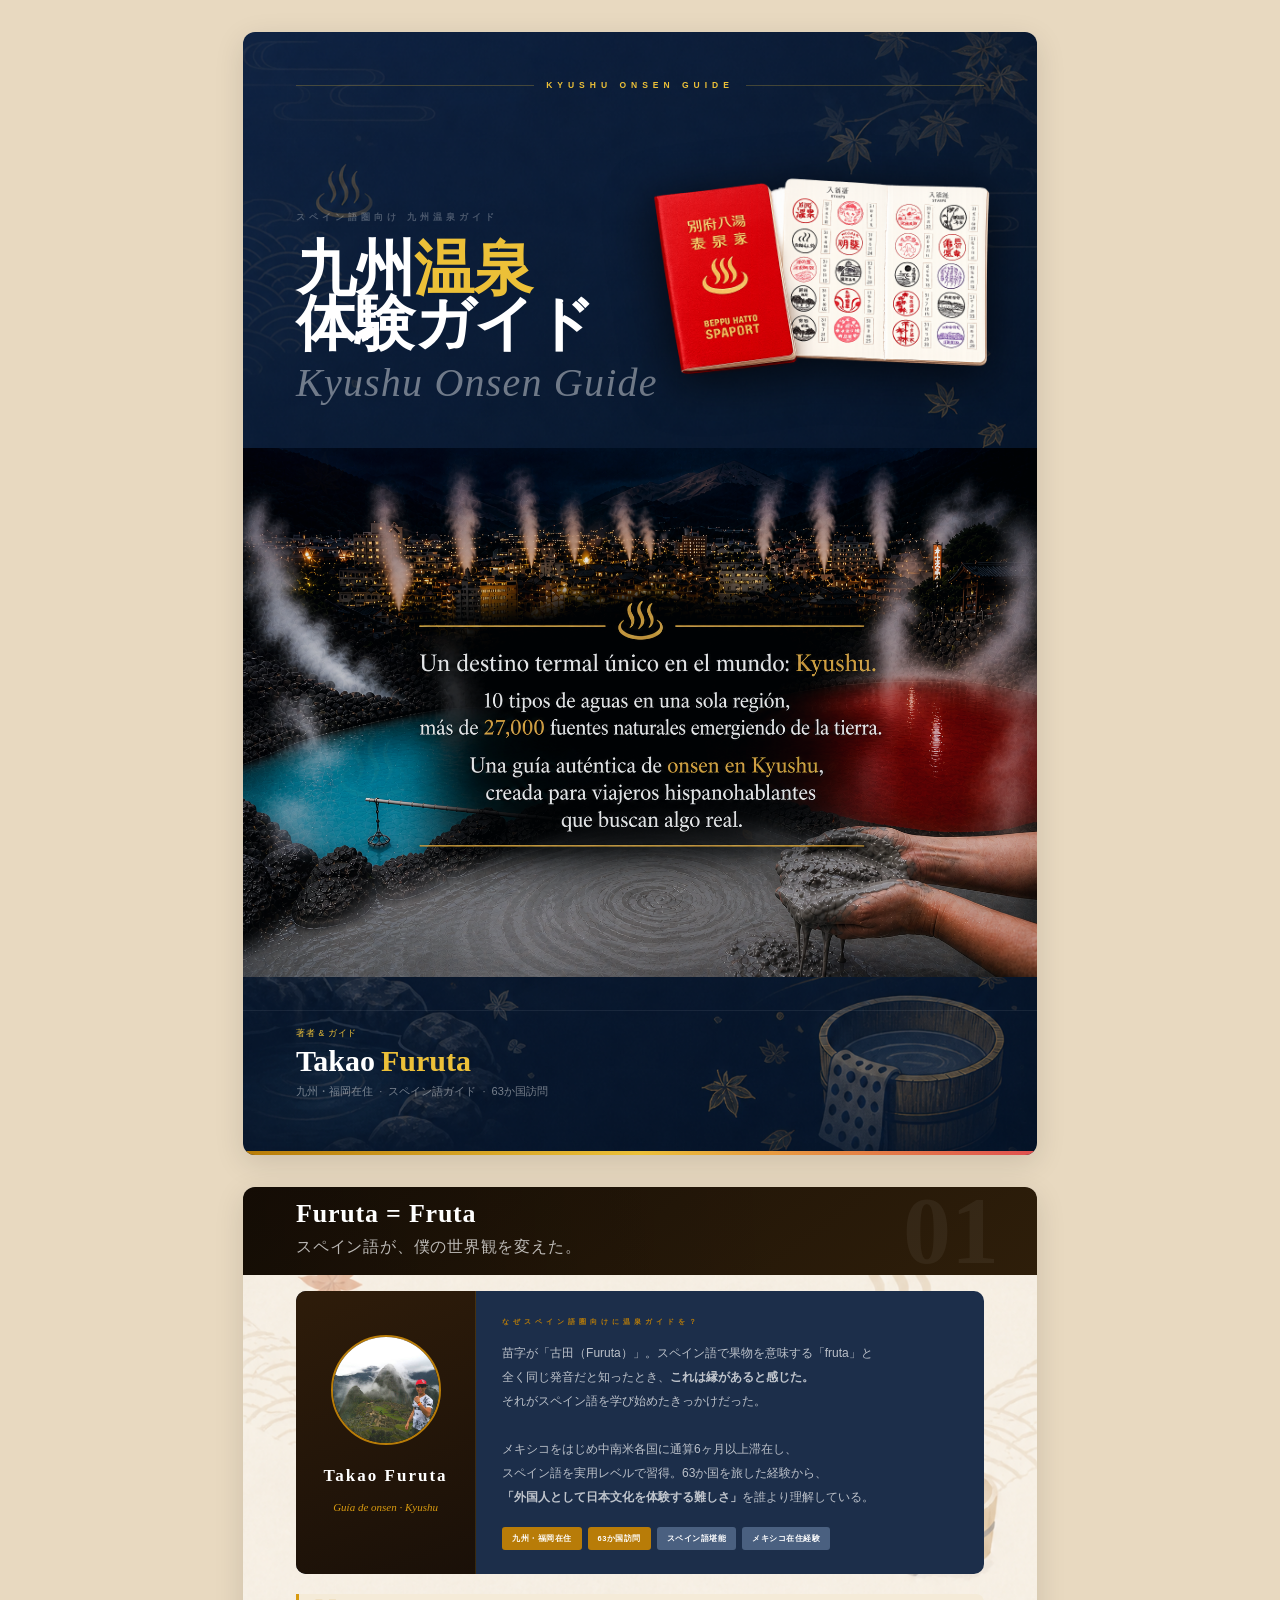
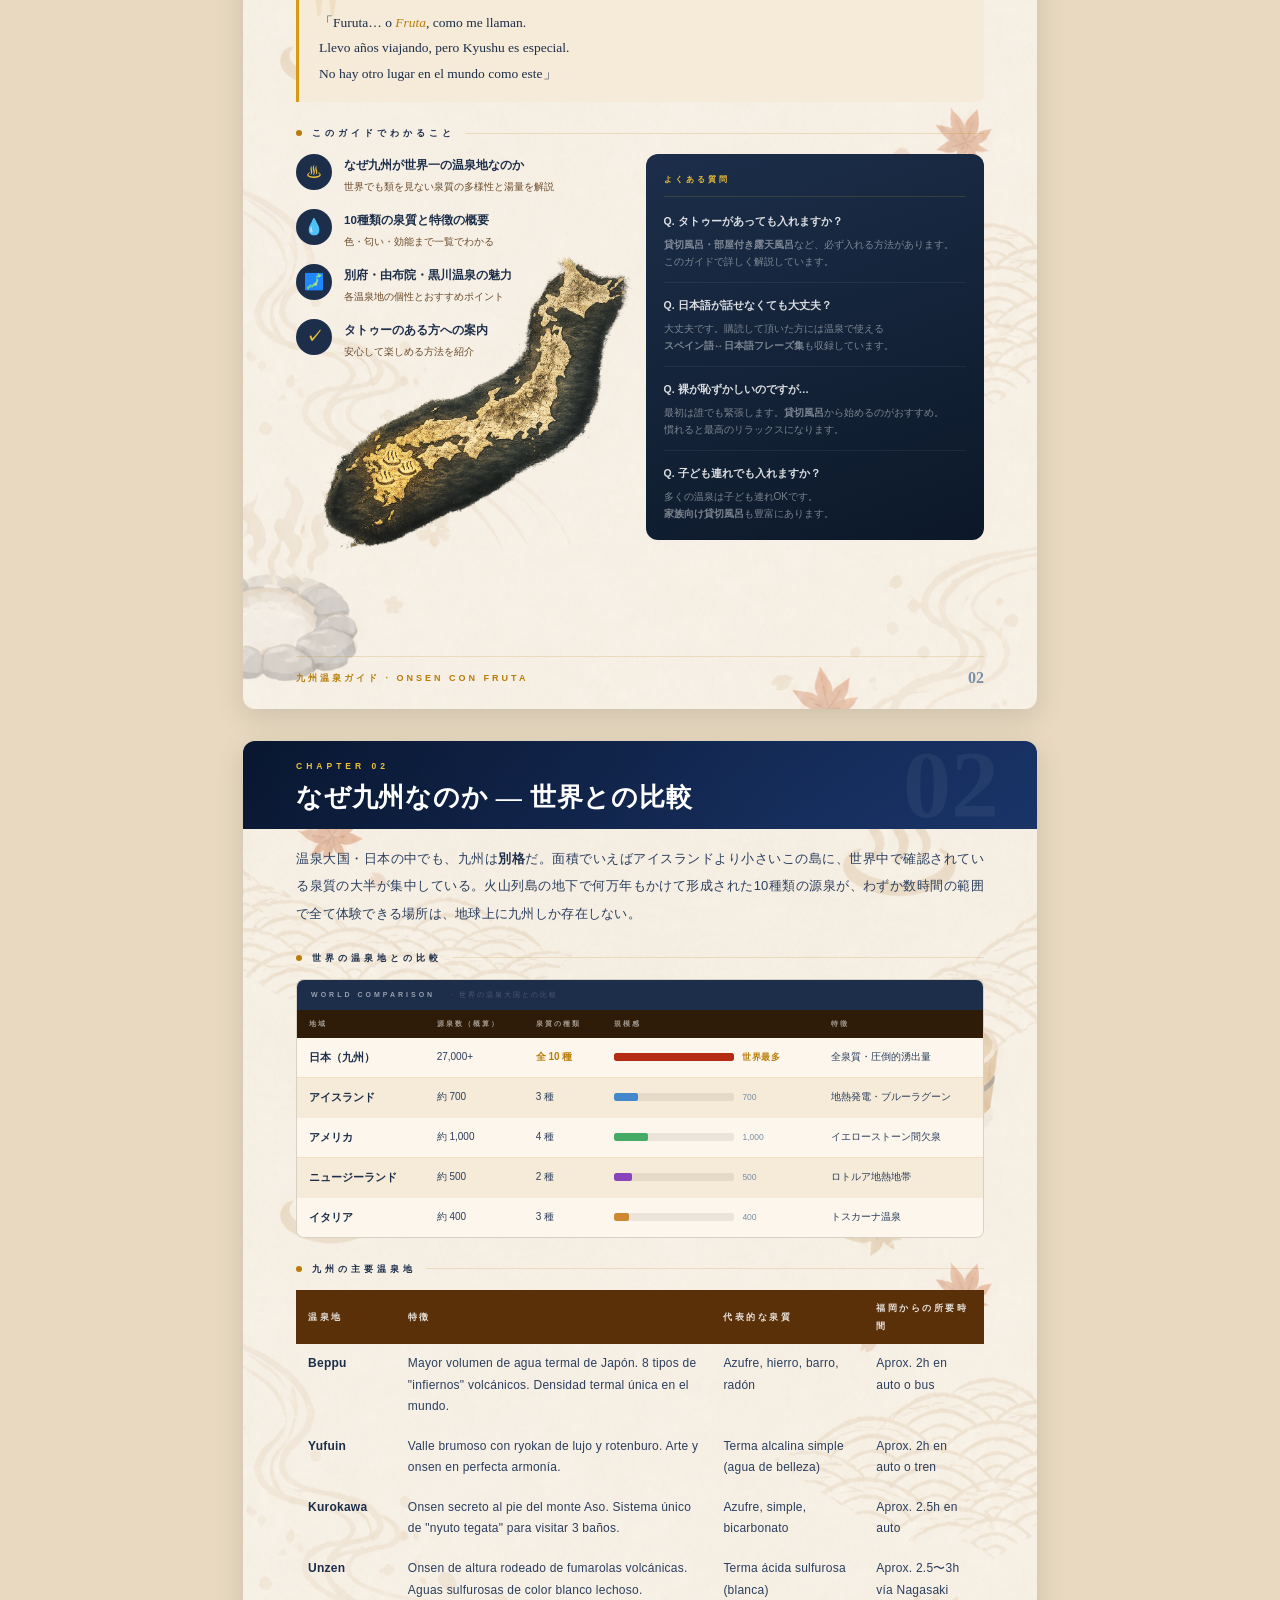
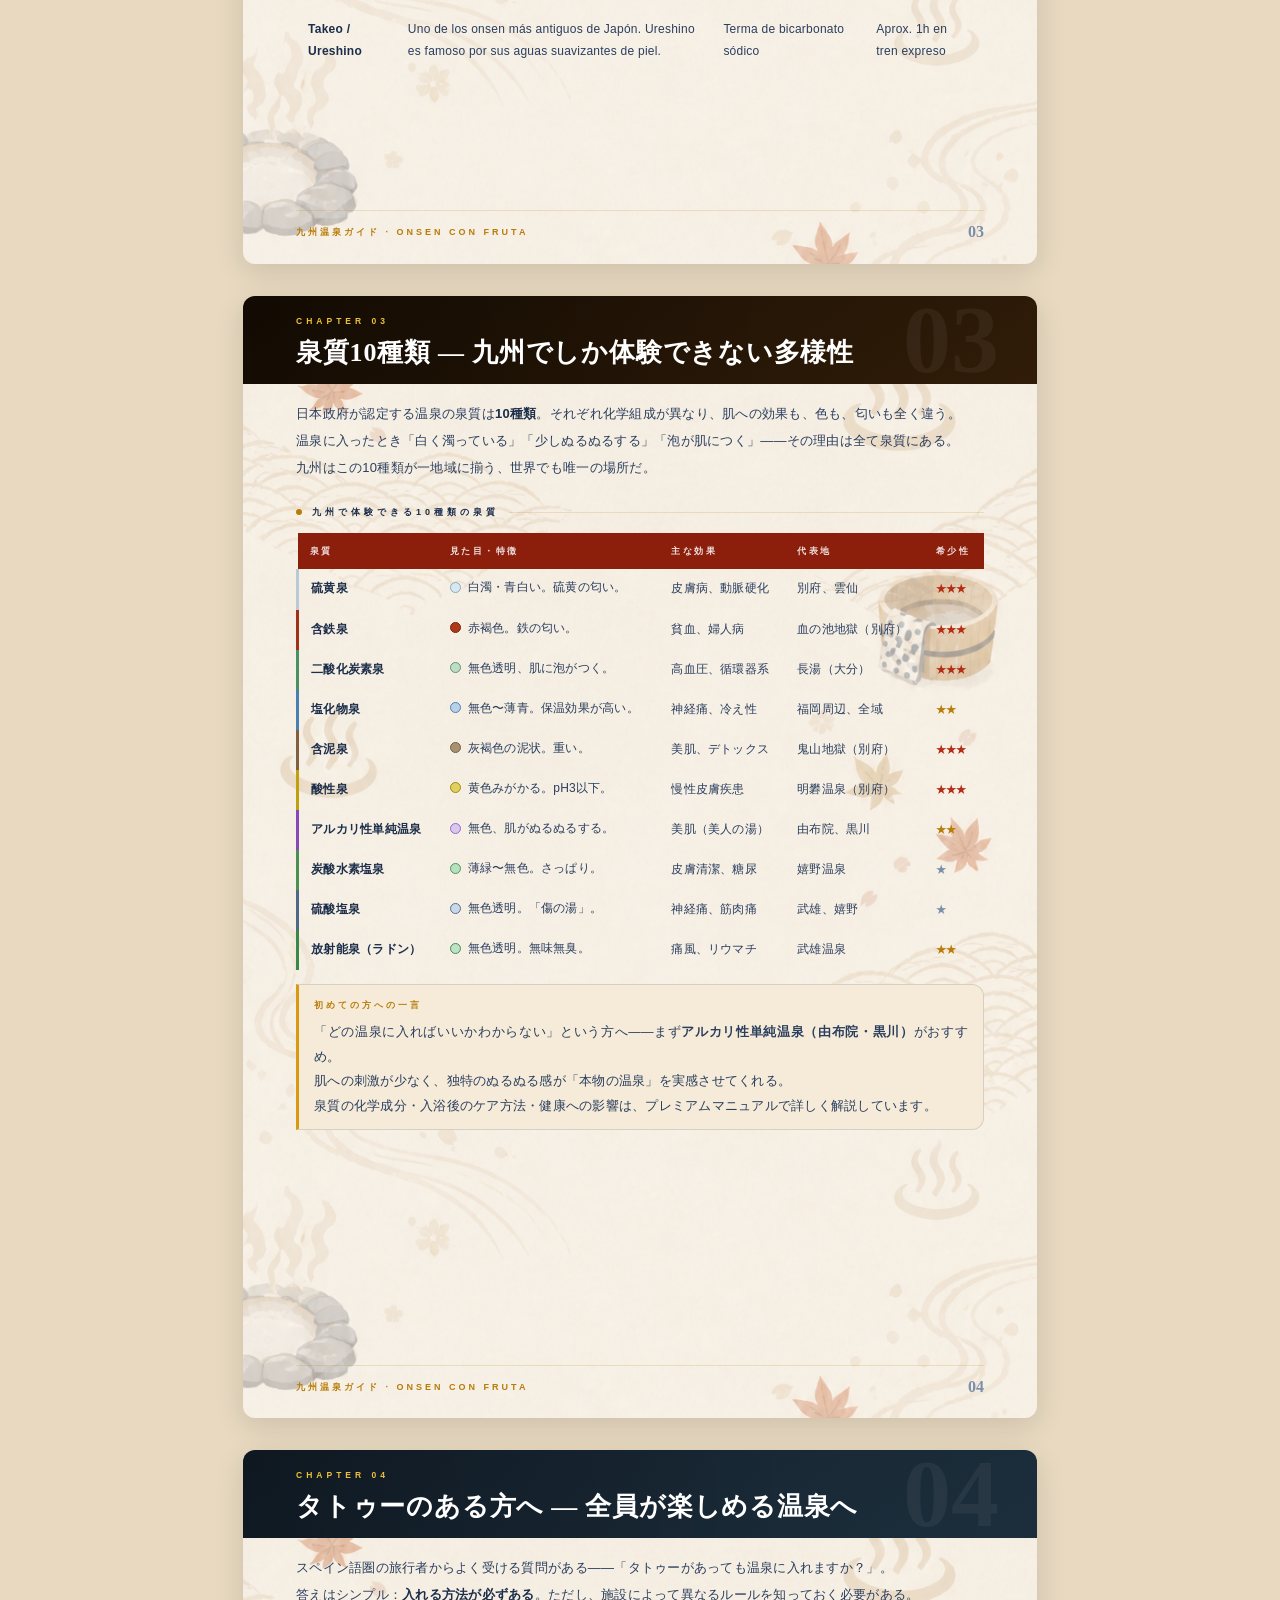
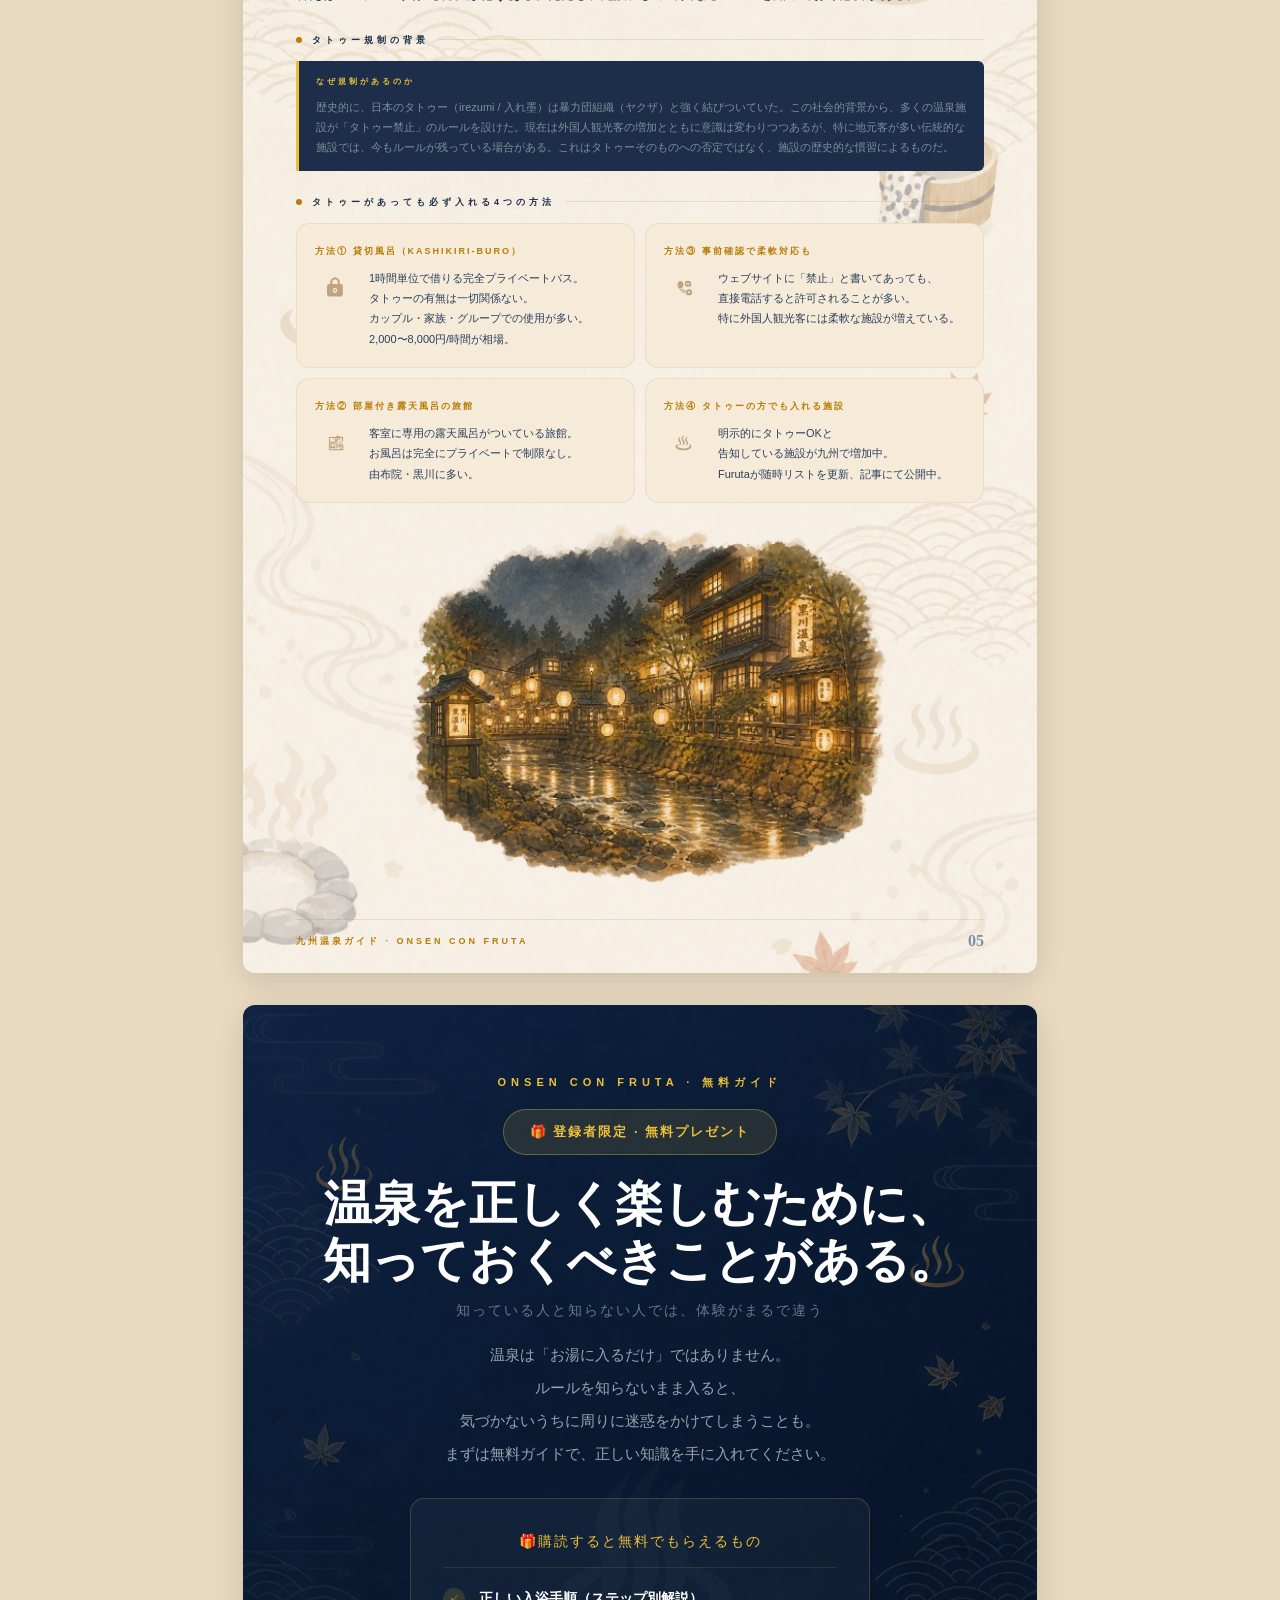
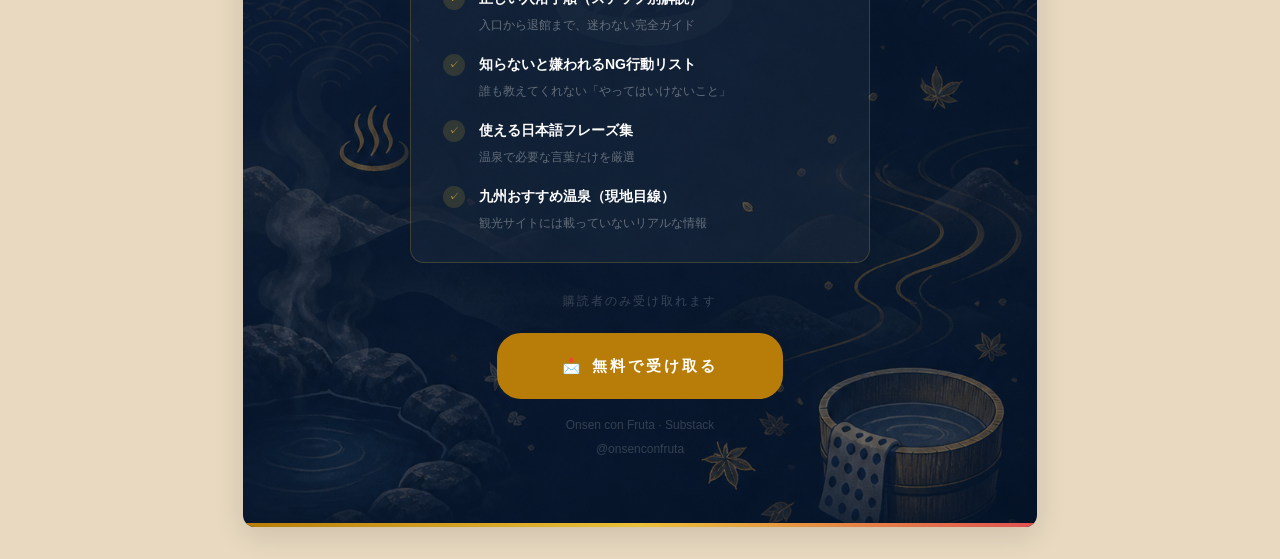
==== commit 3ba46220: "update LP" ====
--- a/index.html
+++ b/index.html
@@ -1,1441 +1,590 @@
 <!DOCTYPE html>
-<html lang="es">
+<html lang="ja">
 <head>
-  <meta charset="UTF-8" />
-  <meta name="viewport" content="width=device-width, initial-scale=1.0" />
-  <title>Onsen en Kyushu con Guía en Español – @onsen.con.fruta</title>
-  <meta name="description" content="Descubre las aguas termales de Kyushu con guía en español. Tours privados para familias y parejas. Beppu, Yufuin, Aso y más." />
-  <link rel="preconnect" href="https://fonts.googleapis.com" />
-  <link href="https://fonts.googleapis.com/css2?family=Playfair+Display:ital,wght@0,400;0,700;0,900;1,400;1,700&family=Lato:wght@300;400;700;900&display=swap" rel="stylesheet" />
+  <meta charset="UTF-8">
+  <title>九州温泉ガイド — Takao Furuta</title>
+
+  <!-- CSS読み込み -->
+  <link rel="stylesheet" href="style.css">
+
+  <!-- フォント -->
+  <link rel="preconnect" href="https://fonts.googleapis.com">
+  <link href="https://fonts.googleapis.com/css2?family=Cormorant+Garamond:ital,wght@0,300;0,400;0,600;0,700;1,400;1,600&family=Noto+Serif+JP:wght@300;400;600;700;900&family=Noto+Sans+JP:wght@300;400;500;700&family=Source+Sans+3:wght@300;400;600;700&display=swap" rel="stylesheet">
+
   <style>
-    *, *::before, *::after { box-sizing: border-box; margin: 0; padding: 0; }
-
-    :root {
-      --cream:        #fdf6ee;
-      --cream2:       #f7ede0;
-      --cream3:       #f0e0cc;
-      --sakura:       #f2a8b8;
-      --sakura-light: #fce4ec;
-      --sakura-pale:  #fff5f7;
-      --gold:         #c8960c;
-      --gold2:        #e8b84b;
-      --gold-pale:    #fef8e7;
-      --brown:        #5c3d1e;
-      --brown2:       #8b5e3c;
-      --red-stamp:    #c0392b;
-      --navy:         #2c3e6b;
-      --text:         #3a2c1e;
-      --text-light:   #7a6050;
-      --white:        #ffffff;
-      --font-serif: 'Playfair Display', Georgia, serif;
-      --font-sans:  'Lato', sans-serif;
-      --shadow: 0 4px 20px rgba(92,61,30,0.12);
-    }
-
-    html { scroll-behavior: smooth; }
-
-    body {
-      background: var(--cream);
-      color: var(--text);
-      font-family: var(--font-sans);
-      font-weight: 400;
-      line-height: 1.7;
-      -webkit-font-smoothing: antialiased;
-      overflow-x: hidden;
-    }
-
-    /* ═══════════════════════════════
-       NAV
-    ═══════════════════════════════ */
-    nav {
-      position: fixed;
-      top: 0; left: 0; right: 0;
-      z-index: 100;
-      background: rgba(253,246,238,0.97);
-      backdrop-filter: blur(10px);
-      border-bottom: 2px solid var(--sakura);
-      padding: 0.75rem 1.5rem;
-      display: flex;
-      align-items: center;
-      justify-content: space-between;
-    }
-
-    .nav-logo {
-      font-family: var(--font-serif);
-      font-size: 1.1rem;
-      font-weight: 900;
-      color: var(--brown);
-      text-decoration: none;
-    }
-    .nav-logo span { color: var(--sakura); }
-
-    .nav-links {
-      display: flex;
-      align-items: center;
-      gap: 1.5rem;
-    }
-    .nav-links a {
-      font-size: 0.82rem;
-      font-weight: 700;
-      color: var(--brown2);
-      text-decoration: none;
-      letter-spacing: 0.04em;
-    }
-    .nav-links a:hover { color: var(--sakura); }
-
-    .nav-cta {
-      background: var(--sakura);
-      color: var(--white) !important;
-      padding: 0.5rem 1.2rem;
-      border-radius: 20px;
-      font-size: 0.8rem !important;
-      font-weight: 900 !important;
-      transition: background 0.2s, transform 0.2s;
-    }
-    .nav-cta:hover { background: #e0829a !important; transform: translateY(-1px); }
-
-    /* ═══════════════════════════════
-       HERO – ビラ風スプリット
-    ═══════════════════════════════ */
-    .hero {
-      margin-top: 54px;
-      min-height: calc(100svh - 54px);
-      background: var(--cream);
-      position: relative;
-      overflow: hidden;
-      display: flex;
-      align-items: center;
-    }
-
-    /* 桜の背景装飾 */
-    .hero-bg-deco {
-      position: absolute;
-      inset: 0;
-      background-image:
-        radial-gradient(circle at 80% 20%, rgba(242,168,184,0.18) 0%, transparent 40%),
-        radial-gradient(circle at 10% 80%, rgba(242,168,184,0.12) 0%, transparent 35%),
-        radial-gradient(circle at 50% 50%, rgba(253,246,238,0) 0%, transparent 100%);
-      pointer-events: none;
-    }
-
-    .sakura-deco {
-      position: absolute;
-      pointer-events: none;
-      user-select: none;
-      line-height: 1;
-    }
-    .sd1 { font-size: 5rem; top: 0.5rem; left: -1rem; opacity: 0.12; }
-    .sd2 { font-size: 7rem; top: 2rem; right: -1rem; opacity: 0.1; }
-    .sd3 { font-size: 4rem; bottom: 3rem; left: 5%; opacity: 0.1; }
-    .sd4 { font-size: 3rem; bottom: 1rem; right: 8%; opacity: 0.12; }
-
-    .hero-inner {
-      position: relative;
-      z-index: 2;
-      width: 100%;
-      max-width: 1100px;
-      margin: 0 auto;
-      padding: 3rem 1.5rem;
-      display: grid;
-      grid-template-columns: 1fr 1fr;
-      gap: 3rem;
-      align-items: center;
-    }
-
-    .hero-text { }
-
-    .hero-discover-badge {
-      display: inline-flex;
-      align-items: center;
-      gap: 0.5rem;
-      background: var(--gold-pale);
-      border: 2px solid var(--gold2);
-      color: var(--gold);
-      font-size: 0.72rem;
-      font-weight: 900;
-      letter-spacing: 0.15em;
-      text-transform: uppercase;
-      padding: 0.4em 1em;
-      border-radius: 20px;
-      margin-bottom: 1rem;
-    }
-
-    .hero-text h1 {
-      font-family: var(--font-serif);
-      font-size: clamp(3rem, 7vw, 5.5rem);
-      font-weight: 900;
-      line-height: 1;
-      color: var(--brown);
-      margin-bottom: 0.2rem;
-    }
-
-    .hero-text h1 .en-kyushu {
-      font-size: clamp(1.4rem, 3.5vw, 2.2rem);
-      font-style: italic;
-      font-weight: 700;
-      color: var(--sakura);
-      display: block;
-      margin-top: 0.1rem;
-    }
-
-    .hero-guia-badge {
-      display: inline-block;
-      background: var(--brown);
-      color: var(--gold2);
-      font-size: 0.85rem;
-      font-weight: 900;
-      letter-spacing: 0.06em;
-      padding: 0.4em 1.2em;
-      border-radius: 4px;
-      margin: 1rem 0;
-    }
-
-    .hero-sub {
-      font-size: 1rem;
-      color: var(--text-light);
-      margin-bottom: 1.5rem;
-      line-height: 1.75;
-    }
-
-    .hero-sub strong { color: var(--brown); font-weight: 700; }
-
-    .hero-stat-strip {
-      display: flex;
-      gap: 1.2rem;
-      margin-bottom: 1.8rem;
-      flex-wrap: wrap;
-    }
-
-    .hstat {
-      text-align: center;
-      background: var(--white);
-      border: 2px solid var(--sakura-light);
-      border-radius: 12px;
-      padding: 0.6rem 1rem;
-      min-width: 70px;
-    }
-    .hstat-num {
-      display: block;
-      font-family: var(--font-serif);
-      font-size: 1.5rem;
-      font-weight: 900;
-      color: var(--brown);
-      line-height: 1;
-    }
-    .hstat-label {
-      font-size: 0.62rem;
-      font-weight: 700;
-      letter-spacing: 0.08em;
-      text-transform: uppercase;
-      color: var(--text-light);
-    }
-
-    .hero-btns {
-      display: flex;
-      gap: 0.8rem;
-      flex-wrap: wrap;
-    }
-
-    .btn-pink {
-      background: var(--sakura);
-      color: var(--white);
-      font-family: var(--font-sans);
-      font-size: 0.9rem;
-      font-weight: 900;
-      letter-spacing: 0.04em;
-      padding: 0.85rem 1.8rem;
-      text-decoration: none;
-      border-radius: 25px;
-      transition: transform 0.2s, background 0.2s;
-      display: inline-flex;
-      align-items: center;
-      gap: 0.4rem;
-    }
-    .btn-pink:hover { background: #e0829a; transform: translateY(-2px); }
-
-    .btn-outline {
-      background: transparent;
-      color: var(--brown);
-      font-family: var(--font-sans);
-      font-size: 0.9rem;
-      font-weight: 700;
-      letter-spacing: 0.04em;
-      padding: 0.85rem 1.8rem;
-      text-decoration: none;
-      border: 2px solid var(--brown);
-      border-radius: 25px;
-      transition: background 0.2s, color 0.2s;
-    }
-    .btn-outline:hover { background: var(--brown); color: var(--white); }
-
-    /* Hero photos grid */
-    .hero-photos {
-      display: grid;
-      grid-template-columns: 1fr 1fr;
-      grid-template-rows: auto auto;
-      gap: 0.8rem;
-    }
-
-    .hero-photo {
-      border-radius: 14px;
-      overflow: hidden;
-      position: relative;
-      box-shadow: var(--shadow);
-    }
-
-    .hero-photo:first-child {
-      grid-column: 1 / -1;
-      height: 200px;
-    }
-
-    .hero-photo { height: 140px; }
-
-    .hero-photo img {
-      width: 100%; height: 100%;
-      object-fit: cover;
-      transition: transform 0.4s;
-    }
-    .hero-photo:hover img { transform: scale(1.05); }
-
-    .photo-label {
-      position: absolute;
-      bottom: 0.6rem;
-      left: 0.6rem;
-      background: rgba(92,61,30,0.82);
-      color: var(--white);
-      font-size: 0.65rem;
-      font-weight: 700;
-      letter-spacing: 0.1em;
-      text-transform: uppercase;
-      padding: 0.25em 0.7em;
-      border-radius: 10px;
-    }
-
-    /* ═══════════════════════════════
-       ICON STRIP – ビラ下部アイコン風
-    ═══════════════════════════════ */
-    .icon-strip {
-      background: var(--brown);
-      padding: 1.5rem 1rem;
-    }
-
-    .icon-strip-inner {
-      max-width: 900px;
-      margin: 0 auto;
-      display: flex;
-      justify-content: space-around;
-      align-items: center;
-      flex-wrap: wrap;
-      gap: 1rem;
-    }
-
-    .istrip-item {
-      display: flex;
-      flex-direction: column;
-      align-items: center;
-      gap: 0.3rem;
-      color: var(--white);
-      min-width: 80px;
-    }
-    .istrip-icon { font-size: 1.8rem; }
-    .istrip-label {
-      font-size: 0.65rem;
-      font-weight: 700;
-      letter-spacing: 0.1em;
-      text-transform: uppercase;
-      color: var(--gold2);
-      text-align: center;
-    }
-
-    /* ═══════════════════════════════
-       ABOUT FURUTA
-    ═══════════════════════════════ */
-    .about {
-      background: var(--white);
-      padding: 5rem 1.5rem;
-    }
-
-    .about-inner {
-      max-width: 1000px;
-      margin: 0 auto;
-      display: grid;
-      grid-template-columns: 280px 1fr;
-      gap: 3rem;
-      align-items: center;
-    }
-
-    .about-card {
-      background: var(--cream);
-      border-radius: 20px;
-      padding: 2rem;
-      text-align: center;
-      border: 3px solid var(--sakura-light);
-      position: relative;
-    }
-
-    .about-card::before {
-      content: '🌸';
-      position: absolute;
-      top: -1rem;
-      right: 1rem;
-      font-size: 2rem;
-    }
-
-    .about-photo-circle {
-      width: 120px; height: 120px;
-      border-radius: 50%;
-      background: linear-gradient(135deg, var(--sakura-light), var(--cream2));
-      border: 4px solid var(--sakura);
-      display: flex;
-      align-items: center;
-      justify-content: center;
-      font-size: 3.5rem;
-      margin: 0 auto 1rem;
-    }
-
-    .about-card h3 {
-      font-family: var(--font-serif);
-      font-size: 1.3rem;
-      font-weight: 900;
-      color: var(--brown);
-      margin-bottom: 0.3rem;
-    }
-
-    .guide-badge {
-      display: inline-block;
-      background: var(--sakura);
-      color: var(--white);
-      font-size: 0.7rem;
-      font-weight: 900;
-      letter-spacing: 0.1em;
-      text-transform: uppercase;
-      padding: 0.25em 0.8em;
-      border-radius: 10px;
-      margin-bottom: 1rem;
-    }
-
-    .flag-row {
-      display: flex;
-      justify-content: center;
-      gap: 0.5rem;
-      font-size: 1.5rem;
-      margin-top: 0.5rem;
-    }
-
-    .section-label {
-      display: inline-flex;
-      align-items: center;
-      gap: 0.5rem;
-      font-size: 0.68rem;
-      font-weight: 900;
-      letter-spacing: 0.25em;
-      text-transform: uppercase;
-      color: var(--gold);
-      margin-bottom: 0.8rem;
-    }
-    .section-label::before, .section-label::after {
-      content: '';
-      display: block;
-      width: 20px; height: 2px;
-      background: var(--gold2);
-    }
-
-    h2 {
-      font-family: var(--font-serif);
-      font-size: clamp(1.8rem, 4.5vw, 2.8rem);
-      font-weight: 900;
-      line-height: 1.2;
-      color: var(--brown);
-      margin-bottom: 1rem;
-    }
-    h2 em { font-style: italic; color: var(--sakura); }
-
-    .lead {
-      font-size: 1rem;
-      color: var(--text-light);
-      line-height: 1.85;
-      margin-bottom: 1rem;
-    }
-
-    .stats-row {
-      display: flex;
-      gap: 1rem;
-      margin-top: 1.5rem;
-      flex-wrap: wrap;
-    }
-
-    .stat {
-      background: var(--cream);
-      border-radius: 12px;
-      border-top: 3px solid var(--sakura);
-      padding: 0.8rem 1.2rem;
-      text-align: center;
-      flex: 1;
-      min-width: 70px;
-    }
-    .stat-num {
-      display: block;
-      font-family: var(--font-serif);
-      font-size: 1.8rem;
-      font-weight: 900;
-      color: var(--brown);
-      line-height: 1;
-    }
-    .stat-label {
-      font-size: 0.65rem;
-      font-weight: 700;
-      letter-spacing: 0.1em;
-      text-transform: uppercase;
-      color: var(--text-light);
-    }
-
-    /* ═══════════════════════════════
-       WHY KYUSHU
-    ═══════════════════════════════ */
-    .why {
-      background: var(--sakura-pale);
-      padding: 5rem 1.5rem;
-    }
-
-    .why-inner { max-width: 1000px; margin: 0 auto; }
-
-    .why-grid {
-      display: grid;
-      grid-template-columns: repeat(2, 1fr);
-      gap: 1rem;
-      margin-top: 2rem;
-    }
-
-    .why-card {
-      background: var(--white);
-      border-radius: 16px;
-      padding: 1.5rem;
-      border-left: 4px solid var(--sakura);
-      box-shadow: 0 2px 12px rgba(242,168,184,0.15);
-      transition: transform 0.2s;
-    }
-    .why-card:hover { transform: translateY(-3px); }
-
-    .why-icon { font-size: 2.2rem; margin-bottom: 0.6rem; display: block; }
-    .why-card h3 {
-      font-family: var(--font-serif);
-      font-size: 1rem;
-      font-weight: 700;
-      color: var(--brown);
-      margin-bottom: 0.3rem;
-    }
-    .why-card p { font-size: 0.85rem; color: var(--text-light); margin: 0; line-height: 1.6; }
-
-    /* ═══════════════════════════════
-       AREAS – カード写真付き
-    ═══════════════════════════════ */
-    .areas {
-      background: var(--white);
-      padding: 5rem 1.5rem;
-    }
-
-    .areas-inner { max-width: 1000px; margin: 0 auto; }
-
-    .areas-grid {
-      display: grid;
-      grid-template-columns: repeat(2, 1fr);
-      gap: 1.2rem;
-      margin-top: 2rem;
-    }
-
-    .area-card {
-      background: var(--cream);
-      border-radius: 16px;
-      overflow: hidden;
-      box-shadow: var(--shadow);
-      transition: transform 0.2s;
-    }
-    .area-card:hover { transform: translateY(-4px); }
-
-    .area-img {
-      height: 160px;
-      display: flex;
-      align-items: center;
-      justify-content: center;
-      font-size: 4rem;
-      position: relative;
-    }
-
-    .area-img.beppu  { background: linear-gradient(135deg, #d4f0f8 0%, #a8dde8 100%); }
-    .area-img.yufuin { background: linear-gradient(135deg, #d8f0d8 0%, #b0d8b0 100%); }
-    .area-img.aso    { background: linear-gradient(135deg, #f0dcc8 0%, #d8b898 100%); }
-    .area-img.fukuoka { background: linear-gradient(135deg, #f8e8d0 0%, #e8d0b0 100%); }
-
-    .area-tag-top {
-      position: absolute;
-      top: 0.7rem;
-      right: 0.7rem;
-      background: rgba(92,61,30,0.85);
-      color: var(--gold2);
-      font-size: 0.62rem;
-      font-weight: 900;
-      letter-spacing: 0.12em;
-      text-transform: uppercase;
-      padding: 0.25em 0.7em;
-      border-radius: 8px;
-    }
-
-    .area-body { padding: 1.2rem; }
-    .area-body h3 {
-      font-family: var(--font-serif);
-      font-size: 1.15rem;
-      font-weight: 900;
-      color: var(--brown);
-      margin-bottom: 0.4rem;
-    }
-    .area-body p { font-size: 0.85rem; color: var(--text-light); margin: 0; line-height: 1.6; }
-
-    /* ═══════════════════════════════
-       TOUR INCLUDES
-    ═══════════════════════════════ */
-    .includes {
-      background: var(--cream2);
-      padding: 5rem 1.5rem;
-    }
-
-    .includes-inner { max-width: 1000px; margin: 0 auto; }
-
-    .includes-grid {
-      display: grid;
-      grid-template-columns: repeat(3, 1fr);
-      gap: 1rem;
-      margin-top: 2rem;
-    }
-
-    .include-item {
-      background: var(--white);
-      border-radius: 14px;
-      padding: 1.4rem;
-      text-align: center;
-      box-shadow: 0 2px 8px rgba(92,61,30,0.07);
-      transition: transform 0.2s;
-    }
-    .include-item:hover { transform: translateY(-3px); }
-
-    .include-icon { font-size: 2rem; margin-bottom: 0.5rem; display: block; }
-    .include-item h3 { font-size: 0.88rem; font-weight: 700; color: var(--brown); margin-bottom: 0.2rem; }
-    .include-item p { font-size: 0.8rem; color: var(--text-light); margin: 0; }
-
-    .price-banner {
-      margin-top: 2rem;
-      background: linear-gradient(135deg, var(--brown) 0%, #3d2510 100%);
-      border-radius: 16px;
-      padding: 2rem;
-      text-align: center;
-      display: flex;
-      align-items: center;
-      justify-content: space-between;
-      flex-wrap: wrap;
-      gap: 1.5rem;
-    }
-
-    .price-left { text-align: left; }
-    .price-label { font-size: 0.72rem; letter-spacing: 0.2em; text-transform: uppercase; color: var(--gold2); opacity: 0.8; }
-    .price-num {
-      font-family: var(--font-serif);
-      font-size: 3rem;
-      font-weight: 900;
-      color: var(--white);
-      line-height: 1;
-    }
-    .price-num small { font-size: 1rem; color: rgba(255,255,255,0.55); }
-    .price-note { font-size: 0.8rem; color: rgba(255,255,255,0.55); margin-top: 0.3rem; }
-
-    /* ═══════════════════════════════
-       PASSPORT
-    ═══════════════════════════════ */
-    .passport-section {
-      background: var(--gold-pale);
-      padding: 5rem 1.5rem;
-      text-align: center;
-    }
-
-    .passport-card {
-      background: var(--white);
-      border: 3px solid var(--gold2);
-      border-radius: 20px;
-      padding: 2rem;
-      max-width: 480px;
-      margin: 2rem auto 0;
-      position: relative;
-    }
-
-    .passport-card::before {
-      content: '温泉パスポート';
-      position: absolute;
-      top: 0.8rem; right: 1rem;
-      font-size: 0.6rem;
-      color: rgba(200,150,12,0.3);
-      letter-spacing: 0.1em;
-    }
-
-    .passport-icon { font-size: 3.5rem; margin-bottom: 0.8rem; display: block; }
-    .passport-card h3 {
-      font-family: var(--font-serif);
-      font-size: 1.2rem;
-      font-weight: 900;
-      color: var(--brown);
-      margin-bottom: 0.6rem;
-    }
-    .passport-card p { font-size: 0.88rem; color: var(--text-light); }
-
-    .stamp-row {
-      display: flex;
-      justify-content: center;
-      gap: 0.8rem;
-      margin-top: 1.2rem;
-      flex-wrap: wrap;
-    }
-    .stamp {
-      width: 52px; height: 52px;
-      border: 2px solid var(--sakura);
-      border-radius: 50%;
-      display: flex;
-      align-items: center;
-      justify-content: center;
-      font-size: 1.3rem;
-      background: var(--sakura-pale);
-    }
-
-    /* ═══════════════════════════════
-       ARTICLES + SIDEBAR
-    ═══════════════════════════════ */
-    .articles-section {
-      background: var(--cream);
-      padding: 5rem 1.5rem;
-    }
-
-    .articles-inner { max-width: 1100px; margin: 0 auto; }
-
-    .articles-layout {
-      display: grid;
-      grid-template-columns: 1fr 300px;
-      gap: 2.5rem;
-      align-items: flex-start;
-      margin-top: 2rem;
-    }
-
-    .article-card {
-      background: var(--white);
-      border-radius: 16px;
-      overflow: hidden;
-      box-shadow: var(--shadow);
-      margin-bottom: 1.2rem;
-      display: flex;
-      transition: transform 0.2s;
-    }
-    .article-card:hover { transform: translateY(-3px); }
-
-    .article-thumb {
-      width: 130px;
-      flex-shrink: 0;
-      display: flex;
-      align-items: center;
-      justify-content: center;
-      font-size: 2.8rem;
-    }
-
-    .article-thumb.t1 { background: linear-gradient(135deg, #d4f0f8, #a8dde8); }
-    .article-thumb.t2 { background: linear-gradient(135deg, #d8f0d8, #b0d8b0); }
-    .article-thumb.t3 { background: linear-gradient(135deg, #f0dcc8, #d8b898); }
-    .article-thumb.t4 { background: linear-gradient(135deg, #fce4ec, #f7c5d5); }
-    .article-thumb.t5 { background: linear-gradient(135deg, #f7ede0, #f0dcc8); }
-
-    .article-body { padding: 1.2rem; }
-
-    .article-meta {
-      display: flex;
-      gap: 0.6rem;
-      align-items: center;
-      margin-bottom: 0.4rem;
-      flex-wrap: wrap;
-    }
-
-    .article-cat {
-      background: var(--sakura-light);
-      color: var(--brown);
-      font-size: 0.62rem;
-      font-weight: 900;
-      letter-spacing: 0.1em;
-      text-transform: uppercase;
-      padding: 0.2em 0.6em;
-      border-radius: 8px;
-    }
-    .article-date { font-size: 0.72rem; color: var(--text-light); }
-
-    .article-body h3 {
-      font-family: var(--font-serif);
-      font-size: 0.98rem;
-      font-weight: 700;
-      color: var(--brown);
-      margin-bottom: 0.4rem;
-      line-height: 1.4;
-    }
-
-    .article-body p { font-size: 0.82rem; color: var(--text-light); margin: 0 0 0.6rem; line-height: 1.6; }
-    .article-link { font-size: 0.78rem; font-weight: 700; color: var(--sakura); text-decoration: none; }
-    .article-link:hover { color: var(--brown); }
-
-    /* Sidebar */
-    .sidebar { position: sticky; top: 70px; }
-
-    .sidebar-widget {
-      background: var(--white);
-      border-radius: 16px;
-      padding: 1.4rem;
-      margin-bottom: 1.2rem;
-      box-shadow: var(--shadow);
-    }
-
-    .widget-title {
-      font-family: var(--font-serif);
-      font-size: 0.92rem;
-      font-weight: 900;
-      color: var(--brown);
-      border-bottom: 2px solid var(--sakura);
-      padding-bottom: 0.5rem;
-      margin-bottom: 1rem;
-    }
-
-    .cat-list { list-style: none; }
-    .cat-list li { border-bottom: 1px solid var(--cream2); }
-    .cat-list li:last-child { border-bottom: none; }
-    .cat-list a {
-      display: flex;
-      justify-content: space-between;
-      align-items: center;
-      padding: 0.5rem 0;
-      text-decoration: none;
-      color: var(--text-light);
-      font-size: 0.86rem;
-      transition: color 0.2s;
-    }
-    .cat-list a:hover { color: var(--brown); }
-    .cat-count {
-      background: var(--sakura-light);
-      color: var(--brown);
-      font-size: 0.65rem;
-      font-weight: 900;
-      padding: 0.15em 0.5em;
-      border-radius: 8px;
-    }
-
-    .recent-list { list-style: none; }
-    .recent-item {
-      display: flex;
-      gap: 0.7rem;
-      padding: 0.6rem 0;
-      border-bottom: 1px solid var(--cream2);
-      align-items: flex-start;
-    }
-    .recent-item:last-child { border-bottom: none; }
-
-    .recent-thumb {
-      width: 50px; height: 50px;
-      border-radius: 10px;
-      display: flex;
-      align-items: center;
-      justify-content: center;
-      font-size: 1.4rem;
-      flex-shrink: 0;
-    }
-    .rt1 { background: linear-gradient(135deg,#d4f0f8,#a8dde8); }
-    .rt2 { background: linear-gradient(135deg,#d8f0d8,#b0d8b0); }
-    .rt3 { background: linear-gradient(135deg,#f0dcc8,#d8b898); }
-    .rt4 { background: linear-gradient(135deg,#fce4ec,#f7c5d5); }
-
-    .recent-item a { font-size: 0.8rem; color: var(--text); text-decoration: none; line-height: 1.4; }
-    .recent-item a:hover { color: var(--brown); }
-    .recent-date { font-size: 0.68rem; color: var(--text-light); margin-top: 0.2rem; display: block; }
-
-    .sidebar-cta {
-      background: linear-gradient(135deg, var(--sakura) 0%, #e0829a 100%);
-      border-radius: 16px;
-      padding: 1.5rem;
-      text-align: center;
-    }
-    .sidebar-cta p { font-size: 0.85rem; color: rgba(255,255,255,0.9); margin-bottom: 0.8rem; font-weight: 700; }
-    .sidebar-cta a {
-      display: inline-block;
-      background: var(--white);
-      color: var(--brown);
-      font-size: 0.82rem;
-      font-weight: 900;
-      padding: 0.6rem 1.3rem;
-      text-decoration: none;
-      border-radius: 20px;
-      transition: transform 0.2s;
-    }
-    .sidebar-cta a:hover { transform: scale(1.03); }
-
-    /* ═══════════════════════════════
-       CTA
-    ═══════════════════════════════ */
-    .cta-section {
-      background: linear-gradient(135deg, var(--brown) 0%, #3d2510 100%);
-      padding: 5rem 1.5rem;
-      text-align: center;
-      position: relative;
-      overflow: hidden;
-    }
-
-    .cta-section::before {
-      content: '🌸';
-      position: absolute;
-      font-size: 12rem;
-      opacity: 0.04;
-      top: -2rem; right: -2rem;
-      pointer-events: none;
-    }
-
-    .cta-section .section-label { color: var(--gold2); }
-    .cta-section .section-label::before,
-    .cta-section .section-label::after { background: var(--gold2); }
-
-    .cta-section h2 { color: var(--white); margin-bottom: 0.5rem; }
-    .cta-section h2 em { color: var(--gold2); }
-    .cta-section .lead { color: rgba(253,246,238,0.7); max-width: 480px; margin: 0 auto 2rem; }
-
-    .cta-handle {
-      display: inline-block;
-      font-family: var(--font-serif);
-      font-size: 2rem;
-      font-weight: 900;
-      color: var(--gold2);
-      text-decoration: none;
-      margin-bottom: 1.5rem;
-      transition: color 0.2s;
-    }
-    .cta-handle:hover { color: var(--white); }
-
-    .cta-small { margin-top: 1rem; font-size: 0.75rem; color: rgba(253,246,238,0.35); }
-
-    /* ═══════════════════════════════
-       FOOTER
-    ═══════════════════════════════ */
-    footer {
-      background: #1a0e05;
-      padding: 2rem 1.5rem;
-      text-align: center;
-      border-top: 2px solid var(--sakura);
-    }
-    footer p { font-size: 0.78rem; color: rgba(253,246,238,0.3); margin: 0.2rem 0; }
-    footer a { color: var(--sakura); text-decoration: none; }
-
-    /* ═══════════════════════════════
-       RESPONSIVE
-    ═══════════════════════════════ */
-    @media (max-width: 900px) {
-      .hero-inner { grid-template-columns: 1fr; }
-      .hero-photos { display: none; }
-      .about-inner { grid-template-columns: 1fr; }
-      .includes-grid { grid-template-columns: repeat(2, 1fr); }
-    }
-
-    @media (max-width: 768px) {
-      .articles-layout { grid-template-columns: 1fr 240px; }
-      .article-card { flex-direction: column; }
-      .article-thumb { width: 100%; height: 120px; }
-    }
-
-    @media (max-width: 600px) {
-      .why-grid { grid-template-columns: 1fr; }
-      .areas-grid { grid-template-columns: 1fr; }
-      .hero-btns { flex-direction: column; align-items: flex-start; }
-      .price-banner { flex-direction: column; text-align: center; }
-      .price-left { text-align: center; }
-      .nav-links a:not(.nav-cta) { display: none; }
-    }
-
-    @media (max-width: 520px) {
-      .articles-layout { grid-template-columns: 1fr 180px; }
-      .includes-grid { grid-template-columns: 1fr; }
-    }
-  </style>
+</style>
 </head>
 <body>
 
-  <!-- NAV -->
-  <nav>
-    <a href="#" class="nav-logo">♨️ Onsen <span>con Fruta</span></a>
-    <div class="nav-links">
-      <a href="#articulos">Artículos</a>
-      <a href="#areas">Destinos</a>
-      <a href="https://www.instagram.com/onsen.con.fruta" target="_blank" rel="noopener" class="nav-cta">📩 Reservar</a>
-    </div>
-  </nav>
-
-
-  <!-- HERO -->
-  <header class="hero">
-    <div class="hero-bg-deco"></div>
-    <span class="sakura-deco sd1">🌸</span>
-    <span class="sakura-deco sd2">🌸</span>
-    <span class="sakura-deco sd3">🌸</span>
-    <span class="sakura-deco sd4">🌸</span>
-
-    <div class="hero-inner">
-      <div class="hero-text">
-        <div class="hero-discover-badge">⛩ Descubre el verdadero Japón</div>
-
-        <h1>
-          ONSEN
-          <span class="en-kyushu">en Kyushu</span>
-        </h1>
-
-        <div class="hero-guia-badge">con guía en español 🗣</div>
-
-        <p class="hero-sub">
-          <strong>Más allá de Tokio y Kioto.</strong><br>
-          Aguas azules, sulfurosas y de colores únicos.<br>
-          Tours privados para familias y parejas.
-        </p>
-
-        <div class="hero-stat-strip">
-          <div class="hstat">
-            <span class="hstat-num">63</span>
-            <span class="hstat-label">países</span>
-          </div>
-          <div class="hstat">
-            <span class="hstat-num">🇲🇽</span>
-            <span class="hstat-label">México</span>
-          </div>
-          <div class="hstat">
-            <span class="hstat-num">100%</span>
-            <span class="hstat-label">privado</span>
+
+<div class="page p-cover">
+
+  <div class="cv-top">
+    <div class="cv-top-line"></div>
+    <div class="cv-top-text">Kyushu Onsen Guide</div>
+    <div class="cv-top-line"></div>
+  </div>
+
+  <div class="cv-main" style="position:relative;">
+    <div class="cv-label">スペイン語圏向け 九州温泉ガイド</div>
+    <div class="cv-title-ja">九州<span>温泉</span><br>体験ガイド</div>
+    <div class="cv-title-en">Kyushu Onsen Guide</div>
+    <div style="position:absolute;top:40px;right:40px;z-index:3;">
+  　　<img src="images/pas.png" style="width:350px;height:auto;display:block;filter:drop-shadow(0 8px 24px rgba(0,0,0,.7));">
+　　</div>
+  </div>
+
+  <div class="cv-scene">
+   <img src="images/hyoshi.png" style="width:100%;height:auto;display:block;opacity:0.9;">
+   </div>
+  <div class="cv-foot">
+    <div>
+      <div class="cv-by-lbl">著者 &amp; ガイド</div>
+      <div class="cv-by-name">Takao&thinsp;<span>Furuta</span></div>
+      <div class="cv-by-sub">九州・福岡在住 &nbsp;·&nbsp; スペイン語ガイド &nbsp;·&nbsp; 63か国訪問</div>
+    </div>
+  </div>
+
+  <div class="cv-bar"></div>
+</div>
+
+
+<!-- PAGE 2 · ABOUT FURUTA -->
+<div class="page">
+  <div class="ch-opener bg-amber">
+  <div class="ch-num-ghost">01</div>
+  <div class="ch-opener-content">
+    <div class="ch-num">About the guide</div>
+    <div class="ch-title">Furuta = Fruta<br><span style="font-size:16px;font-weight:400;opacity:0.7;">スペイン語が、僕の世界観を変えた。</span></div>
+  </div>
+</div>
+
+<div class="pg">
+
+    <!-- HERO PROFILE -->
+    <div style="display:grid;grid-template-columns:180px 1fr;gap:0;background:var(--ink);border-radius:10px;overflow:hidden;margin-bottom:20px;">
+      <div style="background:linear-gradient(160deg,#2E1C0A,#1A1008);display:flex;flex-direction:column;align-items:center;justify-content:center;padding:28px 20px;border-right:1px solid rgba(236,192,56,.12);">
+      <div style="width:110px;height:110px;border-radius:50%;overflow:hidden;border:2px solid var(--amber);margin-bottom:14px;flex-shrink:0;">
+       <img src="images/profile.png" style="width:100%;height:100%;object-fit:cover;object-position:center top;">
+      </div>
+  <div style="font-family:'Noto Serif JP',serif;font-size:17px;font-weight:700;color:#fff;letter-spacing:2px;margin-bottom:3px;text-align:center;">Takao Furuta</div>
+  <div style="font-family:'Cormorant Garamond',serif;font-size:11px;font-style:italic;color:var(--amber2);text-align:center;margin-bottom:12px;">Guía de onsen · Kyushu</div>
+</div>
+      <div style="padding:24px 26px;display:flex;flex-direction:column;justify-content:center;">
+        <div style="font-size:7px;font-weight:700;letter-spacing:4px;text-transform:uppercase;color:var(--amber);margin-bottom:12px;">なぜスペイン語圏向けに温泉ガイドを？</div>
+        <div style="font-size:11px;font-weight:300;line-height:2;color:rgba(255,255,255,.42);margin-bottom:18px;">
+          苗字が「古田（Furuta）」。スペイン語で果物を意味する「fruta」と<br>全く同じ発音だと知ったとき、<strong style="color:rgba(255,255,255,.72);font-weight:700;">これは縁があると感じた。<br></strong>それがスペイン語を学び始めたきっかけだった。<br><br>
+          メキシコをはじめ中南米各国に通算6ヶ月以上滞在し、<br>スペイン語を実用レベルで習得。63か国を旅した経験から、<br><strong style="color:rgba(255,255,255,.72);font-weight:700;">「外国人として日本文化を体験する難しさ」</strong>を誰より理解している。
+        </div>
+        <div style="display:flex;flex-wrap:wrap;gap:6px;">
+          <span style="font-size:7.5px;font-weight:700;letter-spacing:.5px;padding:4px 10px;border-radius:3px;color:#fff;background:var(--amber);">九州・福岡在住</span>
+          <span style="font-size:7.5px;font-weight:700;letter-spacing:.5px;padding:4px 10px;border-radius:3px;color:#fff;background:var(--amber);">63か国訪問</span>
+          <span style="font-size:7.5px;font-weight:700;letter-spacing:.5px;padding:4px 10px;border-radius:3px;color:#fff;background:var(--ink3);">スペイン語堪能</span>
+          <span style="font-size:7.5px;font-weight:700;letter-spacing:.5px;padding:4px 10px;border-radius:3px;color:#fff;background:var(--ink3);">メキシコ在住経験</span>
+        </div>
+      </div>
+    </div>
+
+    <!-- QUOTE -->
+    <div style="border-left:3px solid var(--amber2);padding:16px 20px;background:var(--paper);border-radius:0 8px 8px 0;margin-bottom:20px;position:relative;">
+      <div style="font-size:72px;font-family:'Cormorant Garamond',serif;color:rgba(184,124,8,.10);position:absolute;top:-8px;left:12px;line-height:1;">"</div>
+      <p style="font-family:'Noto Serif JP',serif;font-size:13.5px;font-weight:400;color:var(--ink);line-height:1.9;position:relative;z-index:1;">
+        「Furuta… o <em style="font-style:italic;color:var(--amber);">Fruta</em>, como me llaman.<br>
+        Llevo años viajando, pero Kyushu es especial.<br>
+        No hay otro lugar en el mundo como este」
+      </p>
+    </div>
+
+    <div class="lbl">このガイドでわかること</div>
+    <div class="two" style="margin-bottom:14px;align-items:start;">
+
+      <!-- 無料リスト -->
+      <div style="display:flex;flex-direction:column;gap:14px;">
+        <div style="display:flex;align-items:flex-start;gap:12px;">
+          <div style="width:36px;height:36px;border-radius:50%;background:#1C2E4A;display:flex;align-items:center;justify-content:center;flex-shrink:0;font-size:16px;color:#ECC038;">&#9832;</div>
+          <div>
+            <div style="font-size:11.5px;font-weight:700;color:#1C2E4A;margin-bottom:2px;">なぜ九州が世界一の温泉地なのか</div>
+            <div style="font-size:10px;font-weight:300;color:#6A4A2A;line-height:1.6;">世界でも類を見ない泉質の多様性と湯量を解説</div>
           </div>
         </div>
-
-        <div class="hero-btns">
-          <a href="https://www.instagram.com/onsen.con.fruta" target="_blank" rel="noopener" class="btn-pink">
-            📩 Escríbeme por DM
-          </a>
-          <a href="#areas" class="btn-outline">Ver destinos</a>
-        </div>
-      </div>
-
-      <!-- Foto grid -->
-      <div class="hero-photos">
-        <div class="hero-photo">
-          <img src="https://images.unsplash.com/photo-1606918801925-e2c914c4b503?w=800&q=80" alt="Onsen Beppu" />
-          <span class="photo-label">♨️ Onsen únicos</span>
-        </div>
-        <div class="hero-photo">
-          <img src="https://images.unsplash.com/photo-1528360983277-13d401cdc186?w=400&q=80" alt="Naturaleza Kyushu" />
-          <span class="photo-label">🌿 Naturaleza</span>
-        </div>
-        <div class="hero-photo">
-          <img src="https://images.unsplash.com/photo-1591871937573-74dbba515c4c?w=400&q=80" alt="Gastronomia" />
-          <span class="photo-label">🍜 Gastronomía</span>
-        </div>
-      </div>
-    </div>
-  </header>
-
-
-  <!-- ICON STRIP -->
-  <div class="icon-strip">
-    <div class="icon-strip-inner">
-      <div class="istrip-item">
-        <span class="istrip-icon">🚗</span>
-        <span class="istrip-label">Transporte<br>privado</span>
-      </div>
-      <div class="istrip-item">
-        <span class="istrip-icon">👨‍👩‍👧</span>
-        <span class="istrip-label">Tours ideales<br>para familias</span>
-      </div>
-      <div class="istrip-item">
-        <span class="istrip-icon">♨️</span>
-        <span class="istrip-label">Onsen privado<br>disponible</span>
-      </div>
-      <div class="istrip-item">
-        <span class="istrip-icon">😌</span>
-        <span class="istrip-label">Viaje sin estrés<br>todo organizado</span>
-      </div>
-      <div class="istrip-item">
-        <span class="istrip-icon">🗣</span>
-        <span class="istrip-label">Guía en<br>español</span>
-      </div>
-    </div>
-  </div>
-
-
-  <!-- ABOUT FURUTA -->
-  <section class="about">
-    <div class="about-inner">
-      <div class="about-card">
-        <div class="about-photo-circle">🧑‍🦱</div>
-        <h3>Furuta</h3>
-        <span class="guide-badge">Guía Oficial 🇯🇵</span>
-        <p style="font-size:0.88rem;color:var(--text-light);line-height:1.7;">
-          Guía en Japón con experiencia<br>en turismo hispanohablante.
-        </p>
-        <div class="flag-row">🇯🇵 🇲🇽 🇪🇸 🇦🇷</div>
-      </div>
-
-      <div>
-        <p class="section-label">Tu guía</p>
-        <h2>Hola, soy <em>Furuta</em> 👋</h2>
-        <p class="lead">
-          He viajado por 63 países y viví 6 meses en México 🇲🇽. Después de conocer tantas culturas, decidí empezar como guía en Japón.
-        </p>
-        <p class="lead">
-          Quiero mostrarte un Japón diferente, más allá de Tokio o Kioto. Un Japón más auténtico, más tranquilo. Las aguas termales de Kyushu son el mejor lugar para encontrarlo.
-        </p>
-        <p class="lead">
-          Si viajas en familia, puedo ayudarte a organizar todo de forma fácil y sin estrés. 👨‍👩‍👧
-        </p>
-
-        <div class="stats-row">
-          <div class="stat">
-            <span class="stat-num">63</span>
-            <span class="stat-label">Países</span>
-          </div>
-          <div class="stat">
-            <span class="stat-num">6m</span>
-            <span class="stat-label">En México</span>
-          </div>
-          <div class="stat">
-            <span class="stat-num">ES</span>
-            <span class="stat-label">Español fluido</span>
+        <div style="display:flex;align-items:flex-start;gap:12px;">
+          <div style="width:36px;height:36px;border-radius:50%;background:#1C2E4A;display:flex;align-items:center;justify-content:center;flex-shrink:0;font-size:16px;">💧</div>
+          <div>
+            <div style="font-size:11.5px;font-weight:700;color:#1C2E4A;margin-bottom:2px;">10種類の泉質と特徴の概要</div>
+            <div style="font-size:10px;font-weight:300;color:#6A4A2A;line-height:1.6;">色・匂い・効能まで一覧でわかる</div>
           </div>
         </div>
-      </div>
-    </div>
-  </section>
-
-
-  <!-- WHY KYUSHU -->
-  <section class="why">
-    <div class="why-inner">
-      <div style="text-align:center;">
-        <p class="section-label">Por qué Kyushu</p>
-        <h2>Kyushu es el lugar con<br><em>más onsen en Japón</em></h2>
-        <p class="lead" style="max-width:560px;margin:0 auto;">
-          Hay aguas de color azul, sulfurosas y hasta termas con gas natural. No existe otro lugar igual en el mundo.
-        </p>
-      </div>
-
-      <div class="why-grid">
-        <div class="why-card">
-          <span class="why-icon">💙</span>
-          <h3>Aguas de color azul</h3>
-          <p>Los "infiernos" de Beppu: géiseres de colores imposibles. Azul cobalto, rojo, blanco y verde esmeralda.</p>
-        </div>
-        <div class="why-card">
-          <span class="why-icon">🌋</span>
-          <h3>Aguas volcánicas</h3>
-          <p>El volcán Aso produce aguas únicas en el mundo. Sulfurosas, minerales, con una energía que se siente en la piel.</p>
-        </div>
-        <div class="why-card">
-          <span class="why-icon">🌿</span>
-          <h3>Naturaleza impresionante</h3>
-          <p>Montañas, bosques y valles de niebla. La naturaleza de Kyushu es un espectáculo en sí misma.</p>
-        </div>
-        <div class="why-card">
-          <span class="why-icon">🍜</span>
-          <h3>Gastronomía local</h3>
-          <p>También quiero que disfrutes la comida local 🍱 como ramen tonkotsu, castella y otros sabores únicos.</p>
-        </div>
-      </div>
-    </div>
-  </section>
-
-
-  <!-- ÁREAS -->
-  <section class="areas" id="areas">
-    <div class="areas-inner">
-      <p class="section-label">Áreas de tour</p>
-      <h2>Fukuoka · Beppu / Yufuin<br><em>Aso · y más!</em></h2>
-
-      <div class="areas-grid">
-        <div class="area-card">
-          <div class="area-img beppu">
-            ♨️
-            <span class="area-tag-top">Los 8 Infiernos</span>
-          </div>
-          <div class="area-body">
-            <h3>Beppu</h3>
-            <p>La capital del onsen. Géiseres de colores únicos: azul cobalto, rojo sangre y blanco nieve. Calles llenas de vapor natural.</p>
+        <div style="display:flex;align-items:flex-start;gap:12px;">
+          <div style="width:36px;height:36px;border-radius:50%;background:#1C2E4A;display:flex;align-items:center;justify-content:center;flex-shrink:0;font-size:16px;">🗾</div>
+          <div>
+            <div style="font-size:11.5px;font-weight:700;color:#1C2E4A;margin-bottom:2px;">別府・由布院・黒川温泉の魅力</div>
+            <div style="font-size:10px;font-weight:300;color:#6A4A2A;line-height:1.6;">各温泉地の個性とおすすめポイント</div>
           </div>
         </div>
-
-        <div class="area-card">
-          <div class="area-img yufuin">
-            🏔
-            <span class="area-tag-top">Valle de niebla</span>
-          </div>
-          <div class="area-body">
-            <h3>Yufuin</h3>
-            <p>Un pueblo de cuento rodeado de montañas. Ryokanes boutique con vistas al monte Yufu. Perfecto para parejas.</p>
+        <div style="display:flex;align-items:flex-start;gap:12px;">
+          <div style="width:36px;height:36px;border-radius:50%;background:#1C2E4A;display:flex;align-items:center;justify-content:center;flex-shrink:0;font-size:16px;color:#ECC038;font-weight:700;">✓</div>
+          <div>
+            <div style="font-size:11.5px;font-weight:700;color:#1C2E4A;margin-bottom:2px;">タトゥーのある方への案内</div>
+            <div style="font-size:10px;font-weight:300;color:#6A4A2A;line-height:1.6;">安心して楽しめる方法を紹介</div>
           </div>
         </div>
-
-        <div class="area-card">
-          <div class="area-img aso">
-            🌋
-            <span class="area-tag-top">Volcán activo</span>
-          </div>
-          <div class="area-body">
-            <h3>Aso</h3>
-            <p>El volcán más grande de Japón. Aguas surgidas directamente del volcán. El onsen más salvaje y mineral.</p>
-          </div>
-        </div>
-
-        <div class="area-card">
-          <div class="area-img fukuoka">
-            🏙
-            <span class="area-tag-top">Ciudad vibrante</span>
-          </div>
-          <div class="area-body">
-            <h3>Fukuoka</h3>
-            <p>La puerta de entrada a Kyushu. Gastronomía increíble, yatai callejeros y onsen urbano para empezar el viaje.</p>
-          </div>
-        </div>
-      </div>
-    </div>
-  </section>
-
-
-  <!-- TOUR INCLUDES -->
-  <section class="includes">
-    <div class="includes-inner">
-      <p class="section-label">El tour incluye</p>
-      <h2>Todo incluido.<br><em>Tú solo disfruta.</em></h2>
-
-      <div class="includes-grid">
-        <div class="include-item">
-          <span class="include-icon">🚗</span>
-          <h3>Transporte privado</h3>
-          <p>Vehículo exclusivo para tu grupo todo el día.</p>
-        </div>
-        <div class="include-item">
-          <span class="include-icon">♨️</span>
-          <h3>Onsen privado</h3>
-          <p>Baño exclusivo solo para tu familia o pareja.</p>
-        </div>
-        <div class="include-item">
-          <span class="include-icon">🏯</span>
-          <h3>Ryokan</h3>
-          <p>Alojamiento tradicional japonés reservado.</p>
-        </div>
-        <div class="include-item">
-          <span class="include-icon">👨‍👩‍👧</span>
-          <h3>Ideal para familias</h3>
-          <p>Ritmo adaptado, espacios seguros para niños.</p>
-        </div>
-        <div class="include-item">
-          <span class="include-icon">🗣</span>
-          <h3>Guía en español</h3>
-          <p>Explicación cultural profunda, sin barreras.</p>
-        </div>
-        <div class="include-item">
-          <span class="include-icon">😌</span>
-          <h3>Sin estrés</h3>
-          <p>Yo organizo todo: reservas, rutas y logística.</p>
-        </div>
-      </div>
-
-      <div class="price-banner">
-        <div class="price-left">
-          <p class="price-label">Precio por día / grupo</p>
-          <div class="price-num">¥90,000 <small>/ grupo</small></div>
-          <p class="price-note">Tour privado completo · Itinerario flexible</p>
-        </div>
-        <a href="https://www.instagram.com/onsen.con.fruta" target="_blank" rel="noopener" class="btn-pink" style="font-size:1rem;padding:1rem 2rem;">
-          📩 Consultar disponibilidad
-        </a>
-      </div>
-    </div>
-  </section>
-
-
-  <!-- PASSPORT -->
-  <section class="passport-section">
-    <div style="max-width:700px;margin:0 auto;">
-      <p class="section-label">Experiencia especial</p>
-      <h2>¡Descubre Beppu con el<br><em>Pasaporte de Onsens!</em> 🛂</h2>
-      <p class="lead">Visita los onsen participantes en Beppu, reúne sellos y consigue beneficios exclusivos.</p>
-
-      <div class="passport-card">
-        <span class="passport-icon">📕</span>
-        <h3>BEPPU ONSEN PASSPORT<br>別府温泉パスポート</h3>
-        <p>Una experiencia única que solo puedes vivir con guía local. Cada sello, un recuerdo.</p>
-        <div class="stamp-row">
-          <div class="stamp">♨️</div>
-          <div class="stamp">💙</div>
-          <div class="stamp">🌿</div>
-          <div class="stamp">🌋</div>
-          <div class="stamp">⭐</div>
-        </div>
-      </div>
-    </div>
-  </section>
-
-
-  <!-- ARTICLES -->
-  <section class="articles-section" id="articulos">
-    <div class="articles-inner">
-      <p class="section-label">Guía de Onsen</p>
-      <h2>Artículos & <em>Consejos</em></h2>
-
-      <div class="articles-layout">
-        <main>
-          <div class="article-card">
-            <div class="article-thumb t1">♨️</div>
-            <div class="article-body">
-              <div class="article-meta">
-                <span class="article-cat">Beppu</span>
-                <span class="article-date">1 mayo 2025</span>
+      </div>
+
+      <!-- プレミアム -->
+      <div style="background:linear-gradient(160deg,#1C2E4A,#0C1828);border-radius:12px;padding:18px;">
+  <div style="font-size:8px;font-weight:700;letter-spacing:3px;text-transform:uppercase;color:#ECC038;margin-bottom:14px;padding-bottom:8px;border-bottom:1px solid rgba(236,192,56,.15);">よくある質問</div>
+
+  <div style="display:flex;flex-direction:column;gap:12px;">
+
+    <div>
+      <div style="font-size:10.5px;font-weight:700;color:rgba(255,255,255,.85);margin-bottom:4px;">Q. タトゥーがあっても入れますか？</div>
+      <div style="font-size:10px;font-weight:300;color:rgba(255,255,255,.45);line-height:1.7;"><strong>貸切風呂・部屋付き露天風呂</strong>など、必ず入れる方法があります。<br>このガイドで詳しく解説しています。</div>
+    </div>
+
+    <div style="border-top:1px solid rgba(255,255,255,.06);padding-top:12px;">
+      <div style="font-size:10.5px;font-weight:700;color:rgba(255,255,255,.85);margin-bottom:4px;">Q. 日本語が話せなくても大丈夫？</div>
+      <div style="font-size:10px;font-weight:300;color:rgba(255,255,255,.45);line-height:1.7;">大丈夫です。購読して頂いた方には温泉で使える<br><strong>スペイン語↔日本語フレーズ集</strong>も収録しています。</div>
+    </div>
+
+    <div style="border-top:1px solid rgba(255,255,255,.06);padding-top:12px;">
+      <div style="font-size:10.5px;font-weight:700;color:rgba(255,255,255,.85);margin-bottom:4px;">Q. 裸が恥ずかしいのですが…</div>
+      <div style="font-size:10px;font-weight:300;color:rgba(255,255,255,.45);line-height:1.7;">最初は誰でも緊張します。<strong>貸切風呂</strong>から始めるのがおすすめ。<br>慣れると最高のリラックスになります。</div>
+    </div>
+
+    <div style="border-top:1px solid rgba(255,255,255,.06);padding-top:12px;">
+      <div style="font-size:10.5px;font-weight:700;color:rgba(255,255,255,.85);margin-bottom:4px;">Q. 子ども連れでも入れますか？</div>
+      <div style="font-size:10px;font-weight:300;color:rgba(255,255,255,.45);line-height:1.7;">多くの温泉は子ども連れOKです。<br><strong>家族向け貸切風呂</strong>も豊富にあります。</div>
+    </div>
+
+  </div>
+</div>
+
+    </div>
+    <!-- 九州画像 -->
+    <div style="margin-top:-320px;margin-left:-90px;">
+      <img src="images/kyushu.png" style="width:62%;height:auto;display:block;border-radius:10px;opacity:0.9;">
+    </div>
+  </div>
+
+  <div class="pg-foot"><span class="pf-br">九州温泉ガイド · Onsen con Fruta</span><span class="pf-n">02</span></div>
+</div>
+
+
+<!-- PAGE 3 · WHY KYUSHU -->
+<div class="page">
+  <div class="ch-opener bg-ocean">
+    <div class="ch-num-ghost">02</div>
+    <div class="ch-opener-content">
+      <div class="ch-num">Chapter 02</div>
+      <div class="ch-title">なぜ九州なのか — 世界との比較</div>
+    </div>
+  </div>
+
+  <div class="pg">
+    <p class="bp" style="margin-bottom:14px;">
+      温泉大国・日本の中でも、九州は<strong>別格</strong>だ。面積でいえばアイスランドより小さいこの島に、世界中で確認されている泉質の大半が集中している。火山列島の地下で何万年もかけて形成された10種類の源泉が、わずか数時間の範囲で全て体験できる場所は、地球上に九州しか存在しない。
+    </p>
+
+<div class="lbl">世界の温泉地との比較</div>
+
+    <div style="margin-bottom:14px;background:var(--paper);border:1.5px solid var(--border);border-radius:8px;overflow:hidden;">
+      <div style="background:var(--ink);padding:8px 14px;display:flex;align-items:center;gap:16px;">
+        <span style="font-size:7px;font-weight:700;letter-spacing:3px;text-transform:uppercase;color:rgba(255,255,255,.55);">World Comparison</span>
+        <span style="font-size:7px;color:rgba(255,255,255,.22);letter-spacing:2px;">· 世界の温泉大国との比較</span>
+      </div>
+      <table style="width:100%;border-collapse:collapse;font-size:10px;">
+        <thead>
+          <tr style="background:#2E1C08;">
+            <th style="padding:7px 12px;text-align:left;font-size:7px;letter-spacing:2px;font-weight:700;text-transform:uppercase;color:rgba(255,255,255,.55);">地域</th>
+            <th style="padding:7px 12px;text-align:left;font-size:7px;letter-spacing:2px;font-weight:700;text-transform:uppercase;color:rgba(255,255,255,.55);">源泉数（概算）</th>
+            <th style="padding:7px 12px;text-align:left;font-size:7px;letter-spacing:2px;font-weight:700;text-transform:uppercase;color:rgba(255,255,255,.55);">泉質の種類</th>
+            <th style="padding:7px 12px;text-align:left;font-size:7px;letter-spacing:2px;font-weight:700;text-transform:uppercase;color:rgba(255,255,255,.55);">規模感</th>
+            <th style="padding:7px 12px;text-align:left;font-size:7px;letter-spacing:2px;font-weight:700;text-transform:uppercase;color:rgba(255,255,255,.55);">特徴</th>
+          </tr>
+        </thead>
+        <tbody>
+          <!-- 日本（九州） -->
+          <tr style="background:var(--page);border-bottom:1px solid var(--rule2);">
+            <td style="padding:9px 12px;font-weight:700;color:var(--ink);font-size:10.5px;">日本（九州）</td>
+            <td style="padding:9px 12px;color:var(--ink2);font-weight:300;">27,000+</td>
+            <td style="padding:9px 12px;">
+              <span style="color:var(--amber);font-weight:700;">全 10 種</span>
+            </td>
+            <td style="padding:9px 12px;">
+              <div style="display:flex;align-items:center;gap:8px;">
+                <div style="width:120px;height:8px;background:rgba(28,16,8,.08);border-radius:2px;overflow:hidden;">
+                  <div style="height:100%;width:100%;background:var(--red);border-radius:2px;"></div>
+                </div>
+                <span style="font-size:8.5px;color:var(--amber);font-weight:700;letter-spacing:.5px;">世界最多</span>
               </div>
-              <h3>Los 8 Infiernos de Beppu: guía completa para visitarlos en español</h3>
-              <p>Géiseres de colores únicos. Azul cobalto, rojo y blanco. Te cuento cuáles valen la pena.</p>
-              <a href="#" class="article-link">Leer más →</a>
-            </div>
-          </div>
-
-          <div class="article-card">
-            <div class="article-thumb t2">🏔</div>
-            <div class="article-body">
-              <div class="article-meta">
-                <span class="article-cat">Yufuin</span>
-                <span class="article-date">24 abril 2025</span>
+            </td>
+            <td style="padding:9px 12px;color:var(--ink2);font-weight:300;font-size:10px;">全泉質・圧倒的湧出量</td>
+          </tr>
+          <!-- アイスランド -->
+          <tr style="background:var(--paper);border-bottom:1px solid var(--rule2);">
+            <td style="padding:9px 12px;font-weight:700;color:var(--ink);font-size:10.5px;">アイスランド</td>
+            <td style="padding:9px 12px;color:var(--ink2);font-weight:300;">約 700</td>
+            <td style="padding:9px 12px;color:var(--ink2);font-weight:300;">3 種</td>
+            <td style="padding:9px 12px;">
+              <div style="display:flex;align-items:center;gap:8px;">
+                <div style="width:120px;height:8px;background:rgba(28,16,8,.08);border-radius:2px;overflow:hidden;">
+                  <div style="height:100%;width:20%;background:#4488CC;border-radius:2px;"></div>
+                </div>
+                <span style="font-size:8.5px;color:var(--mist);font-weight:300;">700</span>
               </div>
-              <h3>Yufuin en un día: el pueblo termal más romántico de Kyushu</h3>
-              <p>Callejuelas artesanales, ryokanes con vistas al monte Yufu y baños privados al amanecer.</p>
-              <a href="#" class="article-link">Leer más →</a>
-            </div>
-          </div>
-
-          <div class="article-card">
-            <div class="article-thumb t3">🌋</div>
-            <div class="article-body">
-              <div class="article-meta">
-                <span class="article-cat">Aso</span>
-                <span class="article-date">15 abril 2025</span>
+            </td>
+            <td style="padding:9px 12px;color:var(--ink2);font-weight:300;font-size:10px;">地熱発電・ブルーラグーン</td>
+          </tr>
+          <!-- アメリカ -->
+          <tr style="background:var(--page);border-bottom:1px solid var(--rule2);">
+            <td style="padding:9px 12px;font-weight:700;color:var(--ink);font-size:10.5px;">アメリカ</td>
+            <td style="padding:9px 12px;color:var(--ink2);font-weight:300;">約 1,000</td>
+            <td style="padding:9px 12px;color:var(--ink2);font-weight:300;">4 種</td>
+            <td style="padding:9px 12px;">
+              <div style="display:flex;align-items:center;gap:8px;">
+                <div style="width:120px;height:8px;background:rgba(28,16,8,.08);border-radius:2px;overflow:hidden;">
+                  <div style="height:100%;width:28%;background:#44AA66;border-radius:2px;"></div>
+                </div>
+                <span style="font-size:8.5px;color:var(--mist);font-weight:300;">1,000</span>
               </div>
-              <h3>Onsen en el volcán Aso: las aguas más minerales de Japón</h3>
-              <p>Sulfurosas, con gas natural y una energía que se siente en la piel desde el primer contacto.</p>
-              <a href="#" class="article-link">Leer más →</a>
-            </div>
-          </div>
-
-          <div class="article-card">
-            <div class="article-thumb t4">👨‍👩‍👧</div>
-            <div class="article-body">
-              <div class="article-meta">
-                <span class="article-cat">Familias</span>
-                <span class="article-date">8 abril 2025</span>
+            </td>
+            <td style="padding:9px 12px;color:var(--ink2);font-weight:300;font-size:10px;">イエローストーン間欠泉</td>
+          </tr>
+          <!-- ニュージーランド -->
+          <tr style="background:var(--paper);border-bottom:1px solid var(--rule2);">
+            <td style="padding:9px 12px;font-weight:700;color:var(--ink);font-size:10.5px;">ニュージーランド</td>
+            <td style="padding:9px 12px;color:var(--ink2);font-weight:300;">約 500</td>
+            <td style="padding:9px 12px;color:var(--ink2);font-weight:300;">2 種</td>
+            <td style="padding:9px 12px;">
+              <div style="display:flex;align-items:center;gap:8px;">
+                <div style="width:120px;height:8px;background:rgba(28,16,8,.08);border-radius:2px;overflow:hidden;">
+                  <div style="height:100%;width:15%;background:#8844BB;border-radius:2px;"></div>
+                </div>
+                <span style="font-size:8.5px;color:var(--mist);font-weight:300;">500</span>
               </div>
-              <h3>Onsen con niños en Kyushu: todo lo que necesitas saber</h3>
-              <p>¿Puedo llevar a mis hijos? ¿Qué es un baño privado? Resuelvo todas las dudas.</p>
-              <a href="#" class="article-link">Leer más →</a>
-            </div>
-          </div>
-
-          <div class="article-card">
-            <div class="article-thumb t5">🍜</div>
-            <div class="article-body">
-              <div class="article-meta">
-                <span class="article-cat">Gastronomía</span>
-                <span class="article-date">1 abril 2025</span>
+            </td>
+            <td style="padding:9px 12px;color:var(--ink2);font-weight:300;font-size:10px;">ロトルア地熱地帯</td>
+          </tr>
+          <!-- イタリア -->
+          <tr style="background:var(--page);">
+            <td style="padding:9px 12px;font-weight:700;color:var(--ink);font-size:10.5px;">イタリア</td>
+            <td style="padding:9px 12px;color:var(--ink2);font-weight:300;">約 400</td>
+            <td style="padding:9px 12px;color:var(--ink2);font-weight:300;">3 種</td>
+            <td style="padding:9px 12px;">
+              <div style="display:flex;align-items:center;gap:8px;">
+                <div style="width:120px;height:8px;background:rgba(28,16,8,.08);border-radius:2px;overflow:hidden;">
+                  <div style="height:100%;width:12%;background:#CC8833;border-radius:2px;"></div>
+                </div>
+                <span style="font-size:8.5px;color:var(--mist);font-weight:300;">400</span>
               </div>
-              <h3>Qué comer en Fukuoka: ramen tonkotsu, mentaiko y los mejores yatai</h3>
-              <p>Te llevo a los puestos callejeros donde comen los locales, no los turistas.</p>
-              <a href="#" class="article-link">Leer más →</a>
-            </div>
-          </div>
-        </main>
-
-        <aside class="sidebar">
-          <div class="sidebar-widget">
-            <p class="widget-title">♨️ Categorías</p>
-            <ul class="cat-list">
-              <li><a href="#">Beppu <span class="cat-count">8</span></a></li>
-              <li><a href="#">Yufuin <span class="cat-count">6</span></a></li>
-              <li><a href="#">Aso <span class="cat-count">4</span></a></li>
-              <li><a href="#">Fukuoka <span class="cat-count">5</span></a></li>
-              <li><a href="#">Familias <span class="cat-count">7</span></a></li>
-              <li><a href="#">Parejas <span class="cat-count">5</span></a></li>
-              <li><a href="#">Gastronomía <span class="cat-count">6</span></a></li>
-              <li><a href="#">Cultura Japonesa <span class="cat-count">9</span></a></li>
-            </ul>
-          </div>
-
-          <div class="sidebar-widget">
-            <p class="widget-title">🕐 Recientes</p>
-            <ul class="recent-list">
-              <li class="recent-item">
-                <div class="recent-thumb rt1">♨️</div>
-                <div>
-                  <a href="#">Los 8 Infiernos de Beppu</a>
-                  <span class="recent-date">1 mayo 2025</span>
-                </div>
-              </li>
-              <li class="recent-item">
-                <div class="recent-thumb rt2">🏔</div>
-                <div>
-                  <a href="#">Yufuin en un día</a>
-                  <span class="recent-date">24 abril 2025</span>
-                </div>
-              </li>
-              <li class="recent-item">
-                <div class="recent-thumb rt3">🌋</div>
-                <div>
-                  <a href="#">Onsen en el volcán Aso</a>
-                  <span class="recent-date">15 abril 2025</span>
-                </div>
-              </li>
-              <li class="recent-item">
-                <div class="recent-thumb rt4">👨‍👩‍👧</div>
-                <div>
-                  <a href="#">Onsen con niños</a>
-                  <span class="recent-date">8 abril 2025</span>
-                </div>
-              </li>
-            </ul>
-          </div>
-
-          <div class="sidebar-cta">
-            <p>¿Listo para vivir la experiencia? 🌸</p>
-            <a href="https://www.instagram.com/onsen.con.fruta" target="_blank" rel="noopener">
-              📩 Reservar ahora
-            </a>
-          </div>
-        </aside>
-      </div>
-    </div>
-  </section>
-
-
-  <!-- CTA -->
-  <section class="cta-section">
-    <div style="max-width:600px;margin:0 auto;position:relative;z-index:2;">
-      <p class="section-label">Empieza aquí</p>
-      <h2>¿Te gustaría descubrir<br>Kyushu <em>conmigo?</em></h2>
-      <p class="lead">Escríbeme por Instagram. Con gusto te ayudo a planificar tu experiencia perfecta.</p>
-
-      <a href="https://www.instagram.com/onsen.con.fruta" target="_blank" rel="noopener" class="cta-handle">
-        @onsen.con.fruta
-      </a>
-      <br />
-      <a href="https://www.instagram.com/onsen.con.fruta" target="_blank" rel="noopener" class="btn-pink" style="font-size:1rem;padding:1rem 2.5rem;">
-        📩 Escríbeme por DM
-      </a>
-      <p class="cta-small">Respondo en menos de 24h · Consulta gratuita · Sin compromiso</p>
-    </div>
-  </section>
-
-
-  <footer>
-    <p>© 2025 Onsen con Fruta · Kyushu, Japón 🌸</p>
-    <p><a href="https://www.instagram.com/onsen.con.fruta" target="_blank" rel="noopener">@onsen.con.fruta</a></p>
-  </footer>
+            </td>
+            <td style="padding:9px 12px;color:var(--ink2);font-weight:300;font-size:10px;">トスカーナ温泉</td>
+          </tr>
+        </tbody>
+      </table>
+    </div>
+
+    <div class="lbl">九州の主要温泉地</div>
+    <table class="t t-amber">
+      <thead>
+        <tr><th>温泉地</th><th>特徴</th><th>代表的な泉質</th><th>福岡からの所要時間</th></tr>
+      </thead>
+      <tbody>
+        <tr>
+  <td>Beppu</td>
+  <td>Mayor volumen de agua termal de Japón. 8 tipos de "infiernos" volcánicos. Densidad termal única en el mundo.</td>
+  <td>Azufre, hierro, barro, radón</td>
+  <td>Aprox. 2h en auto o bus</td>
+</tr>
+<tr>
+  <td>Yufuin</td>
+  <td>Valle brumoso con ryokan de lujo y rotenburo. Arte y onsen en perfecta armonía.</td>
+  <td>Terma alcalina simple (agua de belleza)</td>
+  <td>Aprox. 2h en auto o tren</td>
+</tr>
+<tr>
+  <td>Kurokawa</td>
+  <td>Onsen secreto al pie del monte Aso. Sistema único de "nyuto tegata" para visitar 3 baños.</td>
+  <td>Azufre, simple, bicarbonato</td>
+  <td>Aprox. 2.5h en auto</td>
+</tr>
+<tr>
+  <td>Unzen</td>
+  <td>Onsen de altura rodeado de fumarolas volcánicas. Aguas sulfurosas de color blanco lechoso.</td>
+  <td>Terma ácida sulfurosa (blanca)</td>
+  <td>Aprox. 2.5〜3h vía Nagasaki</td>
+</tr>
+<tr>
+  <td>Takeo / Ureshino</td>
+  <td>Uno de los onsen más antiguos de Japón. Ureshino es famoso por sus aguas suavizantes de piel.</td>
+  <td>Terma de bicarbonato sódico</td>
+  <td>Aprox. 1h en tren expreso</td>
+</tr>
+      </tbody>
+    </table>
+
+    <!-- <div class="callout callout-gold" style="margin-top:10px;padding:9px 12px;">
+      <div class="callout-head" style="font-size:7px;margin-bottom:4px;">Furutaのおすすめルート — 初めての九州温泉</div>
+      <p style="font-size:10px;line-height:1.7;">
+        <strong>1泊2日:</strong> 別府（地獄巡り + 日帰り入浴）→ 由布院（旅館泊、露天風呂）<br>
+        <strong>2泊3日:</strong> 上記に黒川温泉を追加（入湯手形で3か所巡り）<br>
+        <strong>日帰り:</strong> 武雄温泉または嬉野温泉（新幹線で約1時間）
+      </p>
+    </div> -->
+  </div>
+
+  <div class="pg-foot"><span class="pf-br">九州温泉ガイド · Onsen con Fruta</span><span class="pf-n">03</span></div>
+</div>
+
+
+<!-- PAGE 4 · 泉質10種類 -->
+<div class="page">
+  <div class="ch-opener bg-gold">
+    <div class="ch-num-ghost">03</div>
+    <div class="ch-opener-content">
+      <div class="ch-num">Chapter 03</div>
+      <div class="ch-title">泉質10種類 — 九州でしか体験できない多様性</div>
+    </div>
+  </div>
+
+  <div class="pg">
+    <p class="bp" style="margin-bottom:14px;">
+      日本政府が認定する温泉の泉質は<strong>10種類</strong>。それぞれ化学組成が異なり、肌への効果も、色も、匂いも全く違う。<br>温泉に入ったとき「白く濁っている」「少しぬるぬるする」「泡が肌につく」——その理由は全て泉質にある。<br>九州はこの10種類が一地域に揃う、世界でも唯一の場所だ。
+    </p>
+
+    <div class="lbl">九州で体験できる10種類の泉質</div>
+    <table class="t t-red" style="margin-bottom:14px;">
+      <thead>
+        <tr><th>泉質</th><th>見た目・特徴</th><th>主な効果</th><th>代表地</th><th>希少性</th></tr>
+      </thead>
+      <tbody>
+        <tr style="border-left:3px solid #B8CAD8;">
+          <td>硫黄泉</td>
+          <td><span class="wsw"><span class="wsw-dot" style="background:#D8E8F0;border-color:#8AAABB;"></span>白濁・青白い。硫黄の匂い。</span></td>
+          <td>皮膚病、動脈硬化</td>
+          <td>別府、雲仙</td>
+          <td><span style="font-size:8px;font-weight:700;color:var(--red);">★★★</span></td>
+        </tr>
+        <tr style="border-left:3px solid #A03018;">
+          <td>含鉄泉</td>
+          <td><span class="wsw"><span class="wsw-dot" style="background:#B03818;border-color:#782010;"></span>赤褐色。鉄の匂い。</span></td>
+          <td>貧血、婦人病</td>
+          <td>血の池地獄（別府）</td>
+          <td><span style="font-size:8px;font-weight:700;color:var(--red);">★★★</span></td>
+        </tr>
+        <tr style="border-left:3px solid #4A9060;">
+          <td>二酸化炭素泉</td>
+          <td><span class="wsw"><span class="wsw-dot" style="background:#C0DCC8;border-color:#5A9870;"></span>無色透明、肌に泡がつく。</span></td>
+          <td>高血圧、循環器系</td>
+          <td>長湯（大分）</td>
+          <td><span style="font-size:8px;font-weight:700;color:var(--red);">★★★</span></td>
+        </tr>
+        <tr style="border-left:3px solid #4880B0;">
+          <td>塩化物泉</td>
+          <td><span class="wsw"><span class="wsw-dot" style="background:#B8D0E8;border-color:#5080B0;"></span>無色〜薄青。保温効果が高い。</span></td>
+          <td>神経痛、冷え性</td>
+          <td>福岡周辺、全域</td>
+          <td><span style="font-size:8px;font-weight:700;color:var(--amber);">★★</span></td>
+        </tr>
+        <tr style="border-left:3px solid #806040;">
+          <td>含泥泉</td>
+          <td><span class="wsw"><span class="wsw-dot" style="background:#A89070;border-color:#706040;"></span>灰褐色の泥状。重い。</span></td>
+          <td>美肌、デトックス</td>
+          <td>鬼山地獄（別府）</td>
+          <td><span style="font-size:8px;font-weight:700;color:var(--red);">★★★</span></td>
+        </tr>
+        <tr style="border-left:3px solid #C0A010;">
+          <td>酸性泉</td>
+          <td><span class="wsw"><span class="wsw-dot" style="background:#E0D060;border-color:#A08810;"></span>黄色みがかる。pH3以下。</span></td>
+          <td>慢性皮膚疾患</td>
+          <td>明礬温泉（別府）</td>
+          <td><span style="font-size:8px;font-weight:700;color:var(--red);">★★★</span></td>
+        </tr>
+        <tr style="border-left:3px solid #8848B8;">
+          <td>アルカリ性単純温泉</td>
+          <td><span class="wsw"><span class="wsw-dot" style="background:#D8C8F0;border-color:#9868C8;"></span>無色、肌がぬるぬるする。</span></td>
+          <td>美肌（美人の湯）</td>
+          <td>由布院、黒川</td>
+          <td><span style="font-size:8px;font-weight:700;color:var(--amber);">★★</span></td>
+        </tr>
+        <tr style="border-left:3px solid #4A9050;">
+          <td>炭酸水素塩泉</td>
+          <td><span class="wsw"><span class="wsw-dot" style="background:#B8E0C0;border-color:#4A9858;"></span>薄緑〜無色。さっぱり。</span></td>
+          <td>皮膚清潔、糖尿</td>
+          <td>嬉野温泉</td>
+          <td><span style="font-size:8px;font-weight:700;color:var(--mist);">★</span></td>
+        </tr>
+        <tr style="border-left:3px solid #506888;">
+          <td>硫酸塩泉</td>
+          <td><span class="wsw"><span class="wsw-dot" style="background:#C8D8E8;border-color:#587090;"></span>無色透明。「傷の湯」。</span></td>
+          <td>神経痛、筋肉痛</td>
+          <td>武雄、嬉野</td>
+          <td><span style="font-size:8px;font-weight:700;color:var(--mist);">★</span></td>
+        </tr>
+        <tr style="border-left:3px solid #3A8848;">
+          <td>放射能泉（ラドン）</td>
+          <td><span class="wsw"><span class="wsw-dot" style="background:#C0E0C8;border-color:#409050;"></span>無色透明。無味無臭。</span></td>
+          <td>痛風、リウマチ</td>
+          <td>武雄温泉</td>
+          <td><span style="font-size:8px;font-weight:700;color:var(--amber);">★★</span></td>
+        </tr>
+      </tbody>
+    </table>
+
+    <div class="callout callout-gold">
+      <div class="callout-head">初めての方への一言</div>
+      <p>「どの温泉に入ればいいかわからない」という方へ——まず<strong>アルカリ性単純温泉（由布院・黒川）</strong>がおすすめ。<br>肌への刺激が少なく、独特のぬるぬる感が「本物の温泉」を実感させてくれる。<br>泉質の化学成分・入浴後のケア方法・健康への影響は、プレミアムマニュアルで詳しく解説しています。</p>
+    </div>
+  </div>
+
+  <div class="pg-foot"><span class="pf-br">九州温泉ガイド · Onsen con Fruta</span><span class="pf-n">04</span></div>
+</div>
+
+<!-- PAGE 5 · TATTOO & PRIVATE -->
+<div class="page">
+  <div class="ch-opener bg-slate">
+    <div class="ch-num-ghost">04</div>
+    <div class="ch-opener-content">
+      <div class="ch-num">Chapter 04</div>
+      <div class="ch-title">タトゥーのある方へ — 全員が楽しめる温泉へ</div>
+    </div>
+  </div>
+
+  <div class="pg">
+    <p class="bp" style="margin-bottom:13px;">
+      スペイン語圏の旅行者からよく受ける質問がある——「タトゥーがあっても温泉に入れますか？」。<br>答えはシンプル：<strong>入れる方法が必ずある</strong>。ただし、施設によって異なるルールを知っておく必要がある。
+    </p>
+
+    <div class="lbl">タトゥー規制の背景</div>
+    <div style="background:var(--ink);border-left:3px solid var(--amber3);border-radius:0 6px 6px 0;padding:13px 17px;margin-bottom:14px;">
+      <div style="font-size:8px;font-weight:700;color:var(--amber3);letter-spacing:3px;text-transform:uppercase;margin-bottom:7px;">なぜ規制があるのか</div>
+      <p style="font-size:11px;color:rgba(255,255,255,.45);line-height:1.85;font-weight:300;">歴史的に、日本のタトゥー（irezumi / 入れ墨）は暴力団組織（ヤクザ）と強く結びついていた。この社会的背景から、多くの温泉施設が「タトゥー禁止」のルールを設けた。現在は外国人観光客の増加とともに意識は変わりつつあるが、特に地元客が多い伝統的な施設では、今もルールが残っている場合がある。これはタトゥーそのものへの否定ではなく、施設の歴史的な慣習によるものだ。</p>
+    </div>
+
+    <div class="lbl">タトゥーがあっても必ず入れる4つの方法</div>
+    <div class="two" style="margin-bottom:13px;gap:10px;">
+
+  <!-- 方法① -->
+  <div style="background:var(--paper);border-radius:14px;padding:18px;border:1px solid rgba(184,124,8,.12);">
+    <div style="font-size:9px;font-weight:700;letter-spacing:2px;color:var(--amber);margin-bottom:8px;">方法① 貸切風呂（KASHIKIRI-BURO）</div>
+    <div style="display:flex;gap:14px;align-items:flex-start;">
+      <img src="images/icon_1.png" style="width:40px;height:40px;object-fit:contain;flex-shrink:0;">
+      <p style="font-size:11px;font-weight:400;line-height:1.85;color:var(--ink2);">1時間単位で借りる完全プライベートバス。<br>タトゥーの有無は一切関係ない。<br>カップル・家族・グループでの使用が多い。<br>2,000〜8,000円/時間が相場。</p>
+    </div>
+  </div>
+
+  <!-- 方法③ -->
+  <div style="background:var(--paper);border-radius:14px;padding:18px;border:1px solid rgba(184,124,8,.12);">
+    <div style="font-size:9px;font-weight:700;letter-spacing:2px;color:var(--amber);margin-bottom:8px;">方法③ 事前確認で柔軟対応も</div>
+    <div style="display:flex;gap:14px;align-items:flex-start;">
+      <img src="images/icon_2.png" style="width:40px;height:40px;object-fit:contain;flex-shrink:0;">
+      <p style="font-size:11px;font-weight:400;line-height:1.85;color:var(--ink2);">ウェブサイトに「禁止」と書いてあっても、<br>直接電話すると許可されることが多い。<br>特に外国人観光客には柔軟な施設が増えている。</p>
+    </div>
+  </div>
+
+  <!-- 方法② -->
+  <div style="background:var(--paper);border-radius:14px;padding:18px;border:1px solid rgba(184,124,8,.12);">
+    <div style="font-size:9px;font-weight:700;letter-spacing:2px;color:var(--amber);margin-bottom:8px;">方法② 部屋付き露天風呂の旅館</div>
+    <div style="display:flex;gap:14px;align-items:flex-start;">
+      <img src="images/icon_3.png" style="width:40px;height:40px;object-fit:contain;flex-shrink:0;">
+      <p style="font-size:11px;font-weight:400;line-height:1.85;color:var(--ink2);">客室に専用の露天風呂がついている旅館。<br>お風呂は完全にプライベートで制限なし。<br>由布院・黒川に多い。</p>
+    </div>
+  </div>
+
+  <!-- 方法④ -->
+  <div style="background:var(--paper);border-radius:14px;padding:18px;border:1px solid rgba(184,124,8,.12);">
+    <div style="font-size:9px;font-weight:700;letter-spacing:2px;color:var(--amber);margin-bottom:8px;">方法④ タトゥーの方でも入れる施設</div>
+    <div style="display:flex;gap:14px;align-items:flex-start;">
+      <img src="images/icon_4.png" style="width:40px;height:40px;object-fit:contain;flex-shrink:0;">
+      <p style="font-size:11px;font-weight:400;line-height:1.85;color:var(--ink2);">明示的にタトゥーOKと<br>告知している施設が九州で増加中。<br>Furutaが随時リストを更新、記事にて公開中。</p>
+    </div>
+  </div>
+
+    </div><!-- two閉じ -->
+  </div><!-- pg閉じ -->
+
+  <div style="text-align:center;margin-top:-35px;">
+      <img src="images/kurokawa.png" style="width:75%;height:auto;display:inline-block;">
+    </div>
+
+  <div class="pg-foot"><span class="pf-br">九州温泉ガイド · Onsen con Fruta</span><span class="pf-n">05</span></div>
+</div>
+
+<!-- PAGE 7 · CTA -->
+<div class="page p-cta">
+  <div class="cta-watermark">♨</div>
+ 
+  <div class="cta-eyebrow">Onsen con Fruta · 無料ガイド</div>
+ 
+  <div class="cta-free-badge">
+    🎁 登録者限定 · 無料プレゼント
+  </div>
+ 
+  <div class="cta-title">
+    温泉を<strong>正しく楽しむ</strong>ために、<br>知っておくべきことがある。
+  </div>
+ 
+  <div class="cta-title-sub">知っている人と知らない人では、体験がまるで違う</div>
+ 
+  <p class="cta-desc">
+  温泉は「お湯に入るだけ」ではありません。<br>
+  ルールを知らないまま入ると、<br>
+  気づかないうちに周りに迷惑をかけてしまうことも。<br>
+  まずは無料ガイドで、正しい知識を手に入れてください。
+  </p>
+ 
+  <div class="cta-offer-box">
+    <div class="cta-offer-head">🎁購読すると無料でもらえるもの</div>
+ 
+    <div class="cta-offer-item">
+      <div class="cta-check">✓</div>
+      <div class="cta-offer-text">
+        <strong>正しい入浴手順（ステップ別解説）</strong>
+        <span>入口から退館まで、迷わない完全ガイド</span>
+      </div>
+    </div>
+ 
+    <div class="cta-offer-item">
+      <div class="cta-check">✓</div>
+      <div class="cta-offer-text">
+        <strong>知らないと嫌われるNG行動リスト</strong>
+        <span>誰も教えてくれない「やってはいけないこと」</span>
+      </div>
+    </div>
+ 
+    <div class="cta-offer-item">
+      <div class="cta-check">✓</div>
+      <div class="cta-offer-text">
+        <strong>使える日本語フレーズ集</strong>
+        <span>温泉で必要な言葉だけを厳選</span>
+      </div>
+    </div>
+ 
+    <div class="cta-offer-item">
+      <div class="cta-check">✓</div>
+      <div class="cta-offer-text">
+        <strong>九州おすすめ温泉（現地目線）</strong>
+        <span>観光サイトには載っていないリアルな情報</span>
+      </div>
+    </div>
+  </div>
+ 
+  <div class="cta-limit-note">購読者のみ受け取れます</div>
+ 
+  <a href="https://open.substack.com/pub/takaofurutalatinojapones/p/onsen-con-fruta" target="_blank" class="cta-btn">
+  📩 無料で受け取る　
+　</a>
+ 
+  <!-- <div class="cta-btn-note">いつでも解除できます</div> -->
+ 
+  <div class="cta-sub">
+    Onsen con Fruta · Substack<br>
+    @onsenconfruta
+  </div>
+ 
+  <div class="cta-bar"></div>
+</div>
+
 
 </body>
 </html>
--- a/style.css
+++ b/style.css
@@ -0,0 +1,542 @@
+*, *::before, *::after { margin:0; padding:0; box-sizing:border-box; }
+
+:root {
+  --ink:    #1C2E4A;
+  --ink2:   #2A3E5E;
+  --ink3:   #4A6080;
+  --page:   #FDF6EC;
+  --paper:  #F5EBD8;
+  --warm:   #EDD9B8;
+  --amber:  #B87C08;
+  --amber2: #D89A10;
+  --amber3: #ECC038;
+  --red:    #B42C14;
+  --red2:   #8C1E0C;
+  --green:  #2A6040;
+  --mist:   #7A8FA8;
+  --navy:   #1C2E4A;
+  --rule:   rgba(184,124,8,.18);
+  --rule2:  rgba(184,124,8,.09);
+  --border: rgba(28,46,74,.14);
+  --seigaiha: url("data:image/svg+xml,%3Csvg xmlns='http://www.w3.org/2000/svg' width='40' height='20'%3E%3Cellipse cx='20' cy='20' rx='20' ry='20' fill='none' stroke='rgba(28,46,74,0.06)' stroke-width='1'/%3E%3Cellipse cx='0' cy='20' rx='20' ry='20' fill='none' stroke='rgba(28,46,74,0.06)' stroke-width='1'/%3E%3Cellipse cx='40' cy='20' rx='20' ry='20' fill='none' stroke='rgba(28,46,74,0.06)' stroke-width='1'/%3E%3Cellipse cx='10' cy='0' rx='20' ry='20' fill='none' stroke='rgba(28,46,74,0.05)' stroke-width='1'/%3E%3Cellipse cx='30' cy='0' rx='20' ry='20' fill='none' stroke='rgba(28,46,74,0.05)' stroke-width='1'/%3E%3C/svg%3E");
+}
+
+body {
+  font-family: 'Noto Sans JP', sans-serif;
+  background-color: #E8D9C0;
+  color: var(--ink);
+  -webkit-print-color-adjust: exact;
+  print-color-adjust: exact;
+  font-size: 13px;
+  line-height: 2;
+  font-weight: 400;
+}
+
+
+/* ===== PAGE ===== */
+.page {
+  width: 210mm;
+  min-height: 297mm;
+  margin: 32px auto;
+  background-color: #FDF6EC;
+  background-image: url("images/bg-onsen-pattern.png");
+  background-repeat: repeat-y;
+  background-position: center top;
+  background-size: 100%;
+  position: relative;
+  overflow: hidden;
+  page-break-after: always;
+  break-after: page;
+  box-shadow: 0 8px 30px rgba(0,0,0,.12);
+  border-radius: 12px;
+  z-index: 1;
+}
+
+/* ===== COVER ===== */
+.p-cover {
+  background: url("images/urahyoshi.png") center / cover no-repeat;
+  min-height: 297mm;
+  display: flex;
+  flex-direction: column;
+  color: #fff;
+  position: relative;
+  overflow: hidden;
+}
+
+.cv-top {
+  padding: 12mm 14mm 0;
+  display: flex;
+  align-items: center;
+  gap: 12px;
+  position: relative;
+  z-index: 2;
+  flex-shrink: 0;
+}
+.cv-top-line { flex:1; height:1px; background:rgba(236,192,56,.25); }
+.cv-top-text {
+  font-size: 7px; font-weight: 600; letter-spacing: 4.5px;
+  text-transform: uppercase; color: var(--amber3); white-space: nowrap;
+}
+
+.cv-main {
+  flex: 1;
+  padding: 10mm 14mm 0;
+  display: flex;
+  flex-direction: column;
+  justify-content: center;
+  position: relative;
+  z-index: 2;
+  padding-bottom: 140mm;
+}
+
+.cv-label { font-size:7.5px; font-weight:600; letter-spacing:5px; text-transform:uppercase; color:rgba(255,255,255,.26); margin-bottom:16px; }
+.cv-title-ja { font-family:'Noto Serif JP',serif; font-weight:900; font-size:60px; line-height:.92; color:#fff; margin-bottom:10px; letter-spacing:-1px; }
+.cv-title-ja span { color:var(--amber3); }
+.cv-title-en { font-family:'Cormorant Garamond',serif; font-weight:300; font-size:40px; line-height:1.05; color:rgba(255,255,255,.42); font-style:italic; }
+.cv-rule { display:none; }
+.cv-desc { font-size:11px; font-weight:300; line-height:2; color:rgba(255,255,255,.38); max-width:300px; margin-bottom:28px; }
+
+.cv-tags { display:flex; flex-wrap:wrap; gap:8px; border-top:1px solid rgba(255,255,255,.07); padding-top:16px; }
+.cv-tag { font-size:7.5px; font-weight:500; letter-spacing:.5px; color:rgba(255,255,255,.22); line-height:1.8; }
+.cv-tag::before { content:'—'; color:var(--amber3); margin-right:7px; }
+
+.cv-foot {
+  padding:14px 14mm 14mm; flex-shrink:0;
+  display:flex; align-items:flex-end; justify-content:space-between;
+  border-top:1px solid rgba(255,255,255,.07);
+  position:relative; z-index:2;
+}
+.cv-by-lbl { font-size:7px; letter-spacing:3px; color:var(--amber3); text-transform:uppercase; margin-bottom:4px; }
+.cv-by-name { font-family:'Cormorant Garamond',serif; font-size:26px; font-weight:600; color:#fff; line-height:1; }
+.cv-by-name span { color:var(--amber3); }
+.cv-by-sub { font-size:8.5px; color:rgba(255,255,255,.26); margin-top:4px; }
+
+.cv-bar { position:absolute; bottom:0; left:0; right:0; height:4px; background:linear-gradient(90deg,var(--amber),var(--amber3),#E05050); }
+
+.cv-scene { position:absolute; left:0; right:0; bottom:47mm; height:auto; max-height:600px; z-index:1; overflow:hidden; }
+
+/* ===== CHAPTER OPENER ===== */
+.ch-opener {
+  height:88px; display:flex; align-items:flex-end;
+  padding:0 14mm 16px; position:relative; overflow:hidden;
+}
+.ch-opener::before { content:''; position:absolute; inset:0; background:linear-gradient(to right,rgba(0,0,0,.25) 0%,transparent 70%); z-index:1; }
+.ch-num-ghost { position:absolute; right:10mm; top:50%; transform:translateY(-50%); font-family:'Noto Serif JP',serif; font-size:96px; font-weight:900; color:rgba(255,255,255,.055); line-height:1; z-index:0; pointer-events:none; }
+.ch-opener-content { position:relative; z-index:2; }
+.ch-num { font-size:7px; font-weight:600; letter-spacing:4px; color:var(--amber3); text-transform:uppercase; margin-bottom:6px; }
+.ch-title { font-family:'Noto Serif JP',serif; font-size:26px; font-weight:700; color:#fff; line-height:1.15; }
+.ch-num { font-size:9px; font-weight:700; letter-spacing:4px; color:var(--amber3); text-transform:uppercase; margin-bottom:8px; }
+
+.bg-dark  { background:linear-gradient(145deg,#141C28,#1C2A3C); }
+.bg-amber { background:linear-gradient(145deg,#1A1006,#2E1E0A); }
+.bg-red   { background:linear-gradient(145deg,#1C0804,#2C1008); }
+.bg-gold  { background:linear-gradient(145deg,#180E04,#301C08); }
+.bg-green { background:linear-gradient(145deg,#081408,#101E0C); }
+.bg-slate { background:linear-gradient(145deg,#14202C,#1C2E3C); }
+.bg-ocean { background:linear-gradient(145deg,#0C1E40,#1A3468); }
+.bg-lava  { background:linear-gradient(145deg,#400808,#601410); }
+.bg-teal  { background:linear-gradient(145deg,#0C2C24,#183C30); }
+
+/* ===== PAGE BODY ===== */
+.pg { padding:16px 14mm 0; }
+
+/* ===== PAGE FOOTER ===== */
+.pg-foot {
+  position:absolute; bottom:4mm; left:14mm; right:14mm;
+  display:flex; align-items:center;
+  border-top:1px solid var(--rule); padding-top:5px;
+}
+.pf-br { font-size:7px; letter-spacing:2.5px; color:var(--amber); font-weight:700; text-transform:uppercase; }
+.pf-n { margin-left:auto; font-family:'Cormorant Garamond',serif; font-size:14px; font-weight:600; color:var(--mist); }
+
+/* ===== LABELS ===== */
+.lbl {
+  font-size:9px; font-weight:700; letter-spacing:4px; text-transform:uppercase;
+  color:var(--navy); margin-bottom:12px; margin-top:22px;
+  display:flex; align-items:center; gap:10px;
+}
+.lbl::before { content:''; width:6px; height:6px; border-radius:50%; background:var(--amber); flex-shrink:0; }
+.lbl::after { content:''; flex:1; height:1px; background:var(--rule); }
+.lbl:first-child { margin-top:0; }
+
+/* ===== BODY TEXT ===== */
+.bp { font-size:13px; line-height:2.1; color:var(--ink2); font-weight:400; text-align:justify; hyphens:none; }
+.bp strong { font-weight:700; color:var(--ink); }
+
+/* ===== PULL QUOTE ===== */
+.pq {
+  border-left:3px solid var(--amber2);
+  padding:14px 18px; background:var(--paper);
+  border-radius:0 12px 12px 0; margin:16px 0;
+}
+.pq p { font-family:'Noto Serif JP',serif; font-size:13.5px; font-weight:400; color:var(--ink); line-height:1.8; }
+.pq cite { font-size:7.5px; letter-spacing:2px; color:var(--amber); text-transform:uppercase; display:block; margin-top:7px; }
+
+/* ===== CALLOUT ===== */
+.callout {
+  background:var(--paper); border:1.5px solid var(--border);
+  border-left:3px solid var(--amber); border-radius:0 12px 12px 0;
+  padding:12px 15px 11px; margin:12px 0;
+}
+.callout-red   { border-left-color:var(--red); }
+.callout-dark  { border-left-color:var(--navy); }
+.callout-gold  { border-left-color:var(--amber2); }
+.callout-green { border-left-color:var(--green); }
+.callout-head { font-size:7px; font-weight:700; letter-spacing:3px; text-transform:uppercase; color:var(--amber); margin-bottom:6px; }
+.callout-red   .callout-head { color:var(--red); }
+.callout-dark  .callout-head { color:var(--navy); }
+.callout-green .callout-head { color:var(--green); }
+.callout p, .callout li { font-size:12.5px; color:var(--ink2); line-height:1.9; font-weight:400; text-align:justify; hyphens:none; }
+.pq p { font-family:'Noto Serif JP',serif; font-size:15px; font-weight:500; color:var(--ink); line-height:1.9; }
+
+/* ===== TABLES ===== */
+.t { width:100%; border-collapse:collapse; font-size:12px; }
+.t thead th { padding:9px 12px; text-align:left; font-size:9px; letter-spacing:2.5px; font-weight:700; text-transform:uppercase; color:rgba(255,255,255,.85); }
+.t td { padding:9px 12px; vertical-align:top; line-height:1.8; color:var(--ink2); font-size:12px; font-weight:400; hyphens:none; font-variant-numeric:tabular-nums; }
+.t td:first-child { font-weight:600; color:var(--ink); }
+.t.t-amber thead tr { background:#5A3008; }
+.t.t-red   thead tr { background:var(--red2); }
+.t.t-green thead tr { background:#1E4A28; }
+.t.t-navy  thead tr { background:var(--navy); }
+
+/* ===== GRIDS ===== */
+.two   { display:grid; grid-template-columns:1fr 1fr; gap:11px; }
+.three { display:grid; grid-template-columns:repeat(3,1fr); gap:9px; }
+
+/* ===== STAT CARD ===== */
+.stat-card { border-radius:16px; padding:16px 14px 13px; text-align:center; position:relative; overflow:hidden; }
+.stat-num-wrap { display:flex; align-items:baseline; justify-content:center; gap:4px; line-height:1; margin-bottom:9px; }
+.stat-num { font-family:'Cormorant Garamond',serif; font-size:64px; font-weight:700; line-height:.9; letter-spacing:-2px; font-style:italic; font-variant-numeric:tabular-nums; }
+.stat-unit { font-family:'Noto Sans JP',sans-serif; font-size:11px; font-weight:700; letter-spacing:2px; text-transform:uppercase; line-height:1; padding-bottom:6px; opacity:.72; }
+.stat-label { font-size:8px; font-weight:700; letter-spacing:2px; color:var(--amber); text-transform:uppercase; border-top:1px solid rgba(255,255,255,.10); padding-top:8px; margin-bottom:5px; }
+.stat-desc { font-size:9px; line-height:1.65; font-weight:300; }
+
+/* ===== INFO TILE ===== */
+.tile { background:var(--paper); padding:11px 12px; border:1.5px solid var(--border); border-radius:12px; border-top:3px solid var(--navy); }
+.tile-name { font-family:'Noto Serif JP',serif; font-size:14px; font-weight:700; color:var(--ink); margin-bottom:2px; }
+.tile-tag { font-size:7px; color:var(--amber); letter-spacing:1.5px; text-transform:uppercase; margin-bottom:5px; }
+.tile-desc { font-size:10px; color:var(--ink3); line-height:1.65; font-weight:300; }
+
+/* ===== JIGOKU CARD ===== */
+.jcard { border-radius:12px; overflow:hidden; box-shadow:0 2px 10px rgba(0,0,0,.15); }
+.jcard-head { padding:16px 14px 13px; font-family:'Noto Serif JP',serif; font-size:14px; font-weight:700; color:#fff; letter-spacing:.5px; text-shadow:0 1px 4px rgba(0,0,0,.4); position:relative; }
+.jcard-head::after { content:''; position:absolute; bottom:0; left:0; right:0; height:1px; background:rgba(255,255,255,.10); }
+.jcard-body { background:var(--paper); padding:10px 13px; font-size:10px; color:var(--ink2); line-height:1.72; font-weight:300; }
+
+/* ===== PROFILE ===== */
+.profile { display:flex; gap:16px; align-items:flex-start; background:var(--paper); border:1.5px solid var(--border); border-radius:12px; border-left:3px solid var(--amber); padding:15px; margin-bottom:14px; }
+.profile-avatar { width:56px; height:56px; flex-shrink:0; background:linear-gradient(145deg,#1C2E4A,#0C1828); border-radius:50%; display:flex; align-items:center; justify-content:center; font-family:'Noto Serif JP',serif; font-size:22px; font-weight:900; color:var(--amber3); border:2px solid var(--amber); }
+.profile-name { font-family:'Noto Serif JP',serif; font-size:19px; font-weight:700; color:var(--ink); line-height:1; margin-bottom:2px; }
+.profile-name-en { font-family:'Cormorant Garamond',serif; font-size:14px; font-style:italic; color:var(--amber2); }
+.profile-sub { font-size:8.5px; color:var(--mist); letter-spacing:.5px; margin-top:3px; margin-bottom:9px; }
+.profile-bio { font-size:10.5px; color:var(--ink2); line-height:1.85; font-weight:300; }
+
+/* ===== BADGE ROW ===== */
+.badge-row { display:flex; flex-wrap:wrap; gap:6px; margin-top:10px; }
+.badge { display:inline-block; font-size:8px; font-weight:600; letter-spacing:.5px; padding:4px 12px; border-radius:20px; color:#fff; background:var(--navy); }
+.badge-amber { background:var(--amber); }
+.badge-red   { background:var(--red); }
+.badge-green { background:var(--green); }
+
+/* ===== WATER SWATCH ===== */
+.wsw { display:inline-flex; align-items:center; gap:7px; line-height:1.5; }
+.wsw-dot { width:11px; height:11px; border-radius:50%; flex-shrink:0; border:1.5px solid rgba(0,0,0,.15); display:inline-block; }
+
+/* ===== COMPARISON BLOCK ===== */
+.cmp-block { background:var(--paper); border:1.5px solid var(--border); border-radius:12px; overflow:hidden; margin-bottom:11px; }
+.cmp-head { background:var(--navy); padding:8px 14px; font-size:8px; font-weight:700; letter-spacing:2px; text-transform:uppercase; color:rgba(255,255,255,.65); }
+.cmp-body { padding:10px 14px; }
+.cmp-row { display:flex; align-items:baseline; gap:8px; padding:5px 0; border-bottom:1px solid var(--rule2); font-size:10.5px; }
+.cmp-row:last-child { border:none; }
+.cmp-loc { font-weight:700; color:var(--ink); min-width:100px; }
+.cmp-val { color:var(--ink2); font-weight:300; }
+.cmp-hl  { color:var(--amber); font-weight:700; }
+
+/* ===== CTA PAGE ===== */
+.p-cta {
+  background: url("images/urahyoshi.png") center / cover no-repeat;
+  min-height:297mm; display:flex; flex-direction:column; justify-content:center;
+  align-items:center; text-align:center; color:#fff; padding:0 18mm; position:relative;
+}
+.cta-watermark { position:absolute; inset:0; display:flex; align-items:center; justify-content:center; font-family:'Noto Serif JP',serif; font-size:200px; font-weight:900; color:rgba(255,255,255,.022); pointer-events:none; user-select:none; }
+.cta-eyebrow { font-size:7.5px; letter-spacing:5px; font-weight:600; text-transform:uppercase; color:var(--amber3); margin-bottom:16px; position:relative; z-index:2; }
+.cta-title { font-family:'Noto Serif JP',serif; font-size:36px; font-weight:900; color:#fff; line-height:1.2; margin-bottom:6px; position:relative; z-index:2; }
+.cta-title-en { font-family:'Cormorant Garamond',serif; font-size:26px; font-style:italic; font-weight:300; color:var(--amber3); margin-bottom:22px; position:relative; z-index:2; }
+.cta-rule { width:44px; height:2px; background:var(--amber3); margin:0 auto 22px; position:relative; z-index:2; }
+.cta-desc { font-size:11.5px; font-weight:300; line-height:2; color:rgba(255,255,255,.45); max-width:280px; margin-bottom:28px; position:relative; z-index:2; }
+.cta-features { display:flex; flex-direction:column; gap:9px; margin-bottom:32px; position:relative; z-index:2; }
+.cta-feat { font-size:10px; color:rgba(255,255,255,.33); display:flex; align-items:center; gap:8px; justify-content:center; }
+.cta-feat::before { content:'—'; color:var(--amber3); }
+.cta-btn { display:inline-block; background:var(--amber); color:#fff; font-weight:700; font-size:12px; letter-spacing:2px; text-transform:uppercase; padding:14px 34px; text-decoration:none; border-radius:24px; position:relative; z-index:2; margin-bottom:14px; }
+.cta-sub { font-size:9px; color:rgba(255,255,255,.18); position:relative; z-index:2; }
+.cta-bar { position:absolute; bottom:0; left:0; right:0; height:4px; background:linear-gradient(90deg,var(--amber),var(--amber3),#E05050); }
+
+@media print {
+  body { background:#fff; }
+  .page { margin:0; box-shadow:none; page-break-after:always; }
+}
+
+/* ===== 英語・スペイン語フォント改善 ===== */
+.bp,
+.callout p,
+.callout li,
+.pq p,
+.t td,
+.stat-desc {
+  font-family: 'Source Sans 3', 'Noto Sans JP', sans-serif;
+  letter-spacing: 0.02em;
+}
+
+.ch-title,
+.cv-title-en,
+.cta-title-en {
+  font-family: 'Cormorant Garamond', serif;
+  letter-spacing: 0.03em;
+}
+
+.lbl,
+.callout-head,
+.pf-br,
+.cv-top-text,
+.cv-by-lbl,
+.ch-num {
+  font-family: 'Source Sans 3', sans-serif;
+  letter-spacing: 0.08em;
+}
+
+/* ===== 文字サイズ改善 ===== */
+
+/* 表紙ラベル */
+.cv-label { font-size: 9px; letter-spacing: 4px; }
+.cv-top-text { font-size: 8.5px; letter-spacing: 5px; }
+.cv-by-lbl { font-size: 8.5px; }
+.cv-by-sub { font-size: 10px; }
+
+/* CTAページ */
+.cta-eyebrow { font-size: 9px; }
+.cta-feat { font-size: 12px; line-height: 2; }
+.cta-feat::before { font-size: 12px; }
+.cta-desc { font-size: 13px; line-height: 2.1; }
+.cta-sub { font-size: 11px; }
+
+/* ページフッター */
+.pf-br { font-size: 8.5px; letter-spacing: 3px; }
+.pf-n { font-size: 16px; }
+
+/* チャプターラベル */
+.ch-num { font-size: 8.5px; letter-spacing: 4px; }
+
+/* callout */
+.callout-head { font-size: 8.5px; letter-spacing: 3px; }
+.callout p, .callout li { font-size: 12px; line-height: 1.95; }
+
+/* lbl */
+.lbl { font-size: 8.5px; letter-spacing: 4px; }
+
+/* ===== 全体的な文字改善 ===== */
+
+/* 本文を太く・大きく */
+.bp { font-size: 13px; font-weight: 400; line-height: 2.1; }
+
+/* プロフィール内テキスト */
+.cv-by-name { font-size: 30px; }
+.cv-by-sub { font-size: 11px; font-weight: 400; color: rgba(255,255,255,.45); }
+
+/* プロフィールカード内説明文 */
+.pg div[style*="rgba(255,255,255,.42)"] { color: rgba(255,255,255,.7) !important; font-size: 12px !important; font-weight: 400 !important; }
+
+/* CTAフィーチャーリスト */
+.cta-feat { font-size: 13px; font-weight: 400; color: rgba(255,255,255,.55); }
+
+/* テーブルヘッダー */
+.t thead th { font-size: 9px; color: rgba(255,255,255,.85); }
+.t td { font-size: 12px; font-weight: 400; }
+
+/* セクションラベル（lbl内テキスト） */
+.lbl { font-size: 9px; font-weight: 700; }
+
+/* callout */
+.callout p, .callout li { font-size: 12.5px; font-weight: 400; }
+
+/* テーブル内小文字 */
+.t td span[style*="font-size:8px"] { font-size: 10px !important; }
+
+/* ページフッター */
+.pf-br { font-size: 9px; font-weight: 700; }
+
+/* ===== CTAページ文字サイズ改善 ===== */
+.cta-eyebrow { font-size: 10px; letter-spacing: 5px; }
+.cta-title { font-size: 44px; }
+.cta-title-en { font-size: 32px; }
+.cta-desc { font-size: 15px; line-height: 2.2; color: rgba(255,255,255,.6); }
+.cta-feat { font-size: 14px; line-height: 2.2; font-weight: 400; color: rgba(255,255,255,.6); }
+.cta-feat::before { font-size: 14px; }
+.cta-btn { font-size: 14px; padding: 16px 40px; }
+.cta-sub { font-size: 11px; line-height: 2; }
+
+
+.cta-free-badge {
+  display: inline-flex;
+  align-items: center;
+  background: rgba(236, 192, 56, 0.12);
+  border: 1px solid rgba(236, 192, 56, 0.35);
+  border-radius: 100px;
+  padding: 7px 22px;
+  margin-bottom: 20px;
+  font-size: 10px;
+  letter-spacing: 2px;
+  color: #ECC038;
+  font-weight: 700;
+}
+ 
+.cta-title-sub {
+  font-size: 11px;
+  color: rgba(255, 255, 255, 0.4);
+  letter-spacing: 2px;
+  text-align: center;
+  margin-bottom: 14px;
+}
+ 
+.cta-offer-box {
+  width: 100%;
+  max-width: 460px;
+  background: rgba(255, 255, 255, 0.04);
+  border: 1px solid rgba(236, 192, 56, 0.2);
+  border-radius: 14px;
+  padding: 28px 32px;
+  margin-bottom: 10px;
+}
+ 
+.cta-offer-head {
+  font-size: 8px;
+  letter-spacing: 3px;
+  color: #ECC038;
+  margin-bottom: 18px;
+  padding-bottom: 12px;
+  border-bottom: 1px solid rgba(236, 192, 56, 0.12);
+}
+ 
+.cta-offer-item {
+  display: flex;
+  align-items: flex-start;
+  gap: 14px;
+  margin-bottom: 16px;
+}
+ 
+.cta-offer-item:last-child {
+  margin-bottom: 0;
+}
+ 
+.cta-check {
+  width: 22px;
+  height: 22px;
+  border-radius: 50%;
+  background: rgba(236, 192, 56, 0.15);
+  display: flex;
+  align-items: center;
+  justify-content: center;
+  flex-shrink: 0;
+  margin-top: 2px;
+  font-size: 10px;
+  color: #ECC038;
+}
+ 
+.cta-offer-text {
+  font-size: 12px;
+  color: rgba(255, 255, 255, 0.7);
+  line-height: 1.75;
+  font-weight: 300;
+}
+ 
+.cta-offer-text strong {
+  color: #fff;
+  font-weight: 700;
+  display: block;
+  margin-bottom: 2px;
+}
+ 
+.cta-offer-text span {
+  font-size: 10px;
+  color: rgba(255, 255, 255, 0.35);
+}
+ 
+.cta-limit-note {
+  font-size: 9px;
+  letter-spacing: 2px;
+  color: rgba(255, 255, 255, 0.2);
+  text-align: center;
+  margin: 16px 0 20px;
+}
+ 
+.cta-btn-note {
+  font-size: 9px;
+  color: rgba(255, 255, 255, 0.25);
+  text-align: center;
+  letter-spacing: 1.5px;
+  margin-top: 10px;
+}
+
+/* cta-desc 中央寄せ */
+.cta-desc {
+  text-align: center;
+  max-width: 340px;
+}
+
+/* チェックリスト 文頭揃え */
+.cta-offer-text {
+  font-size: 12px;
+  color: rgba(255, 255, 255, 0.7);
+  line-height: 1.75;
+  font-weight: 300;
+  text-align: left;
+}
+
+.cta-offer-text strong {
+  color: #fff;
+  font-weight: 700;
+  display: block;
+  margin-bottom: 2px;
+  text-align: left;
+}
+
+.cta-offer-text span {
+  font-size: 10px;
+  color: rgba(255, 255, 255, 0.35);
+  text-align: left;
+  display: block;
+}
+
+.cta-desc {
+  max-width: 520px;
+  text-align: center;
+}
+
+/* ===== CTA 文字サイズ全体調整 ===== */
+.cta-eyebrow { font-size: 11px; letter-spacing: 5px; }
+
+.cta-free-badge { font-size: 13px; letter-spacing: 2px; padding: 9px 26px; }
+
+.cta-title { font-size: 48px; }
+
+.cta-title-sub { font-size: 14px; letter-spacing: 2px; }
+
+.cta-desc { font-size: 15px; line-height: 2.2; max-width: 520px; text-align: center; }
+
+.cta-offer-head { font-size: 11px; letter-spacing: 3px; }
+
+.cta-offer-text { font-size: 14px; line-height: 1.85; }
+
+.cta-offer-text span { font-size: 12px; }
+
+.cta-limit-note { font-size: 12px; letter-spacing: 2px; }
+
+.cta-btn { font-size: 15px; padding: 18px 44px; letter-spacing: 3px; }
+
+.cta-btn-note { font-size: 11px; letter-spacing: 1.5px; }
+
+.cta-sub { font-size: 12px; line-height: 2; }
+
+.cta-offer-head {
+  font-size: 14px;
+  letter-spacing: 2px;
+}
